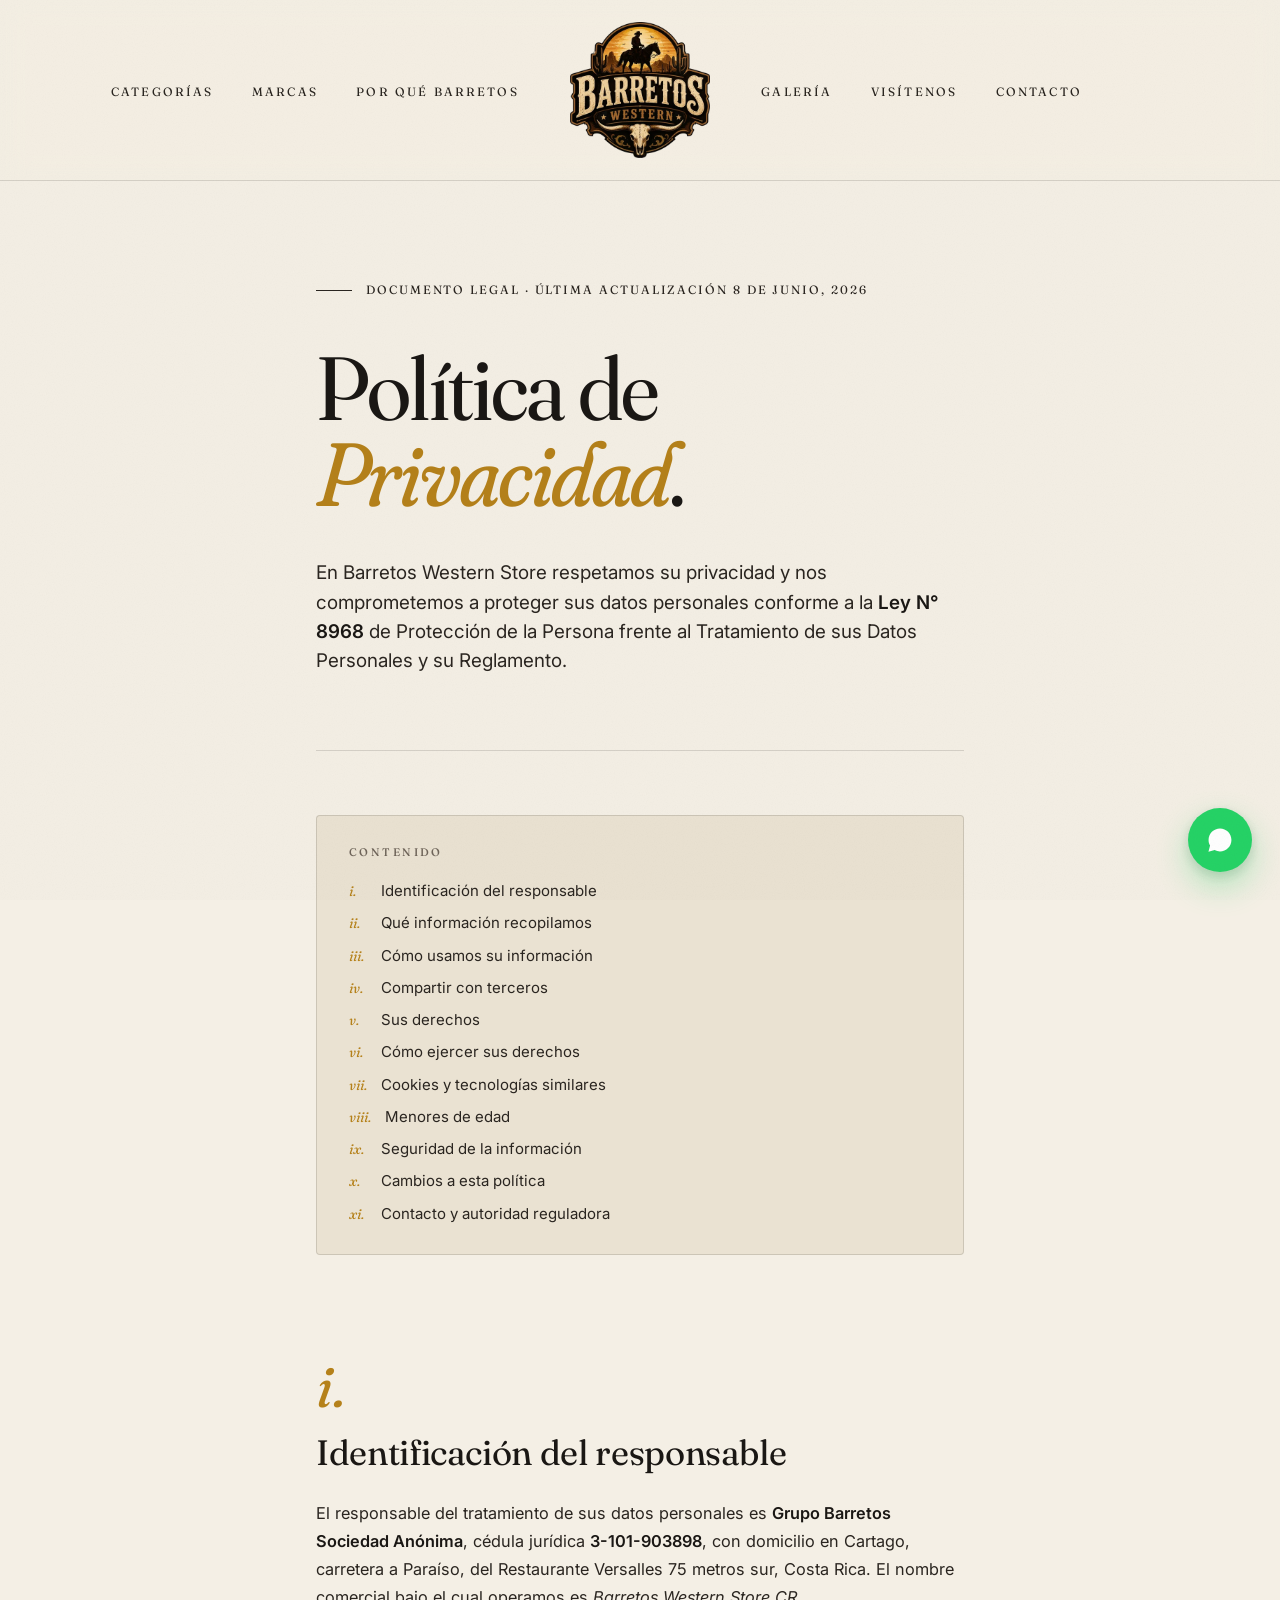
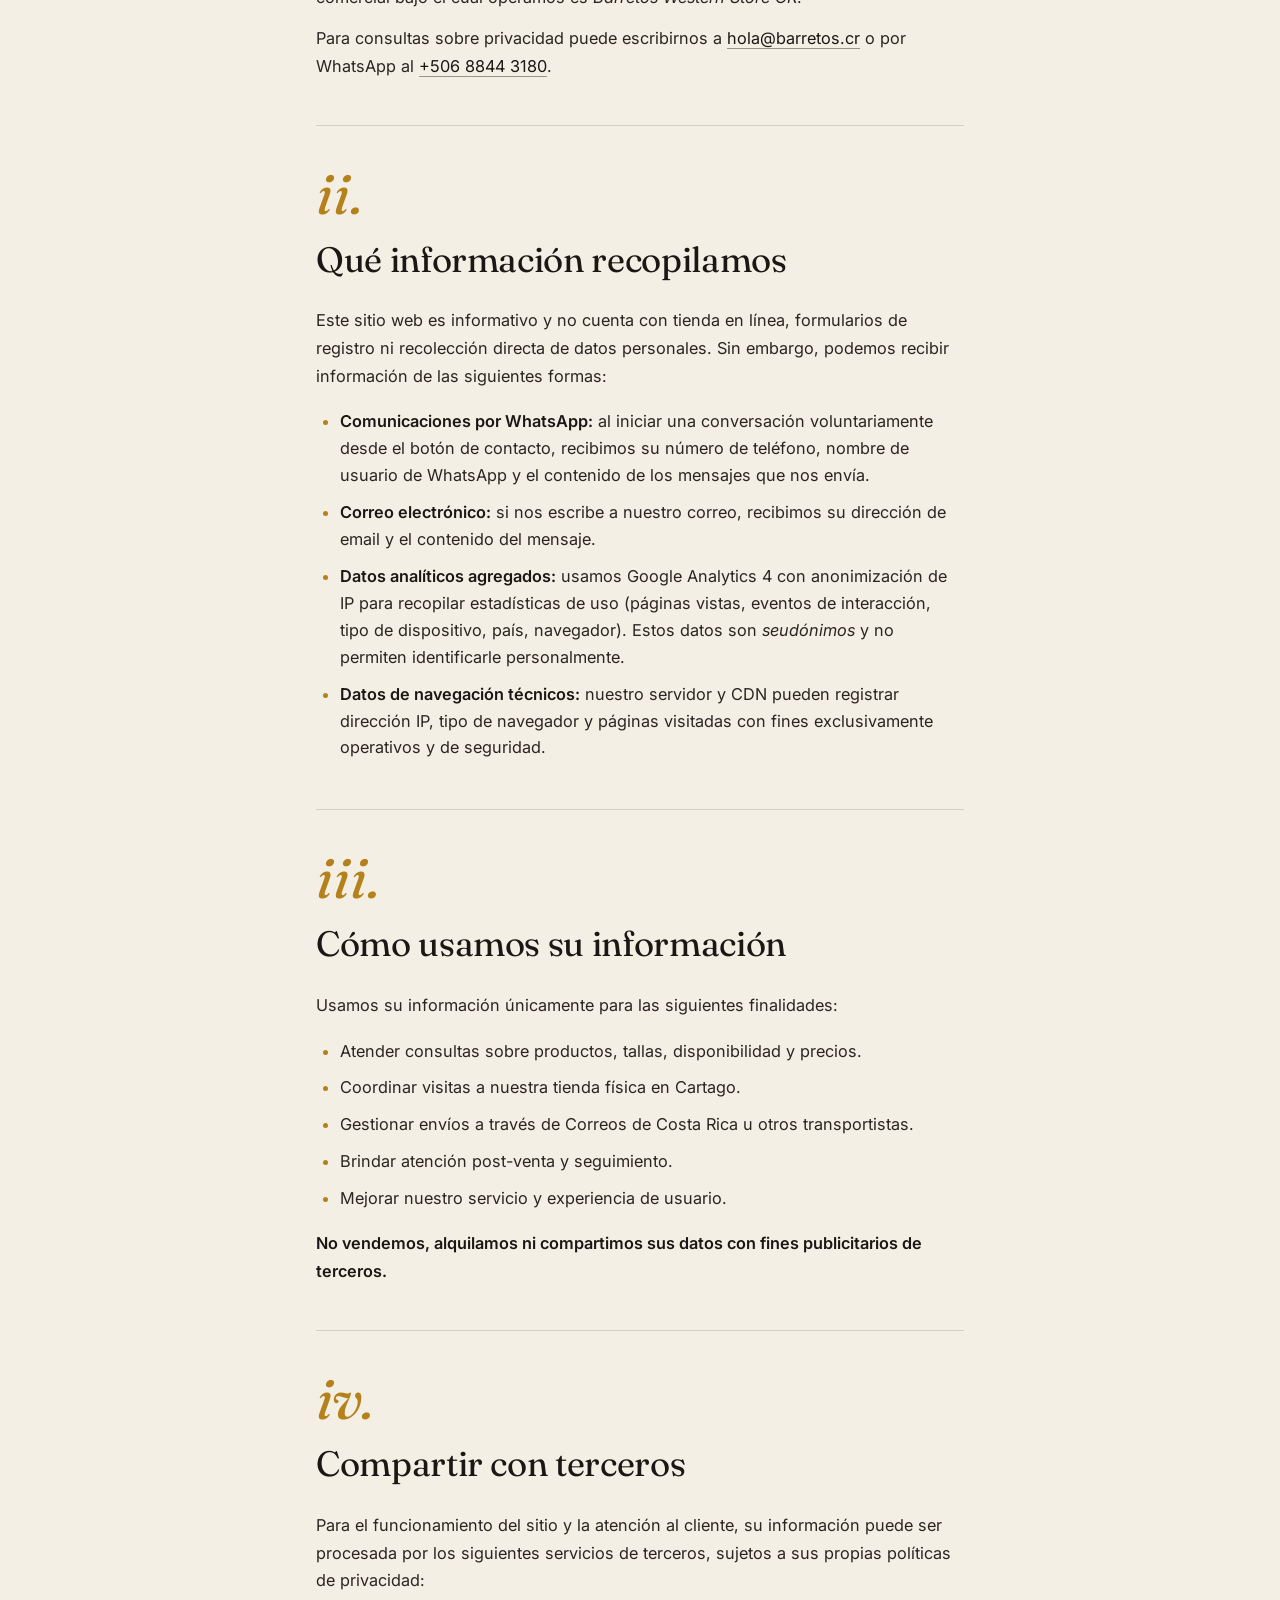
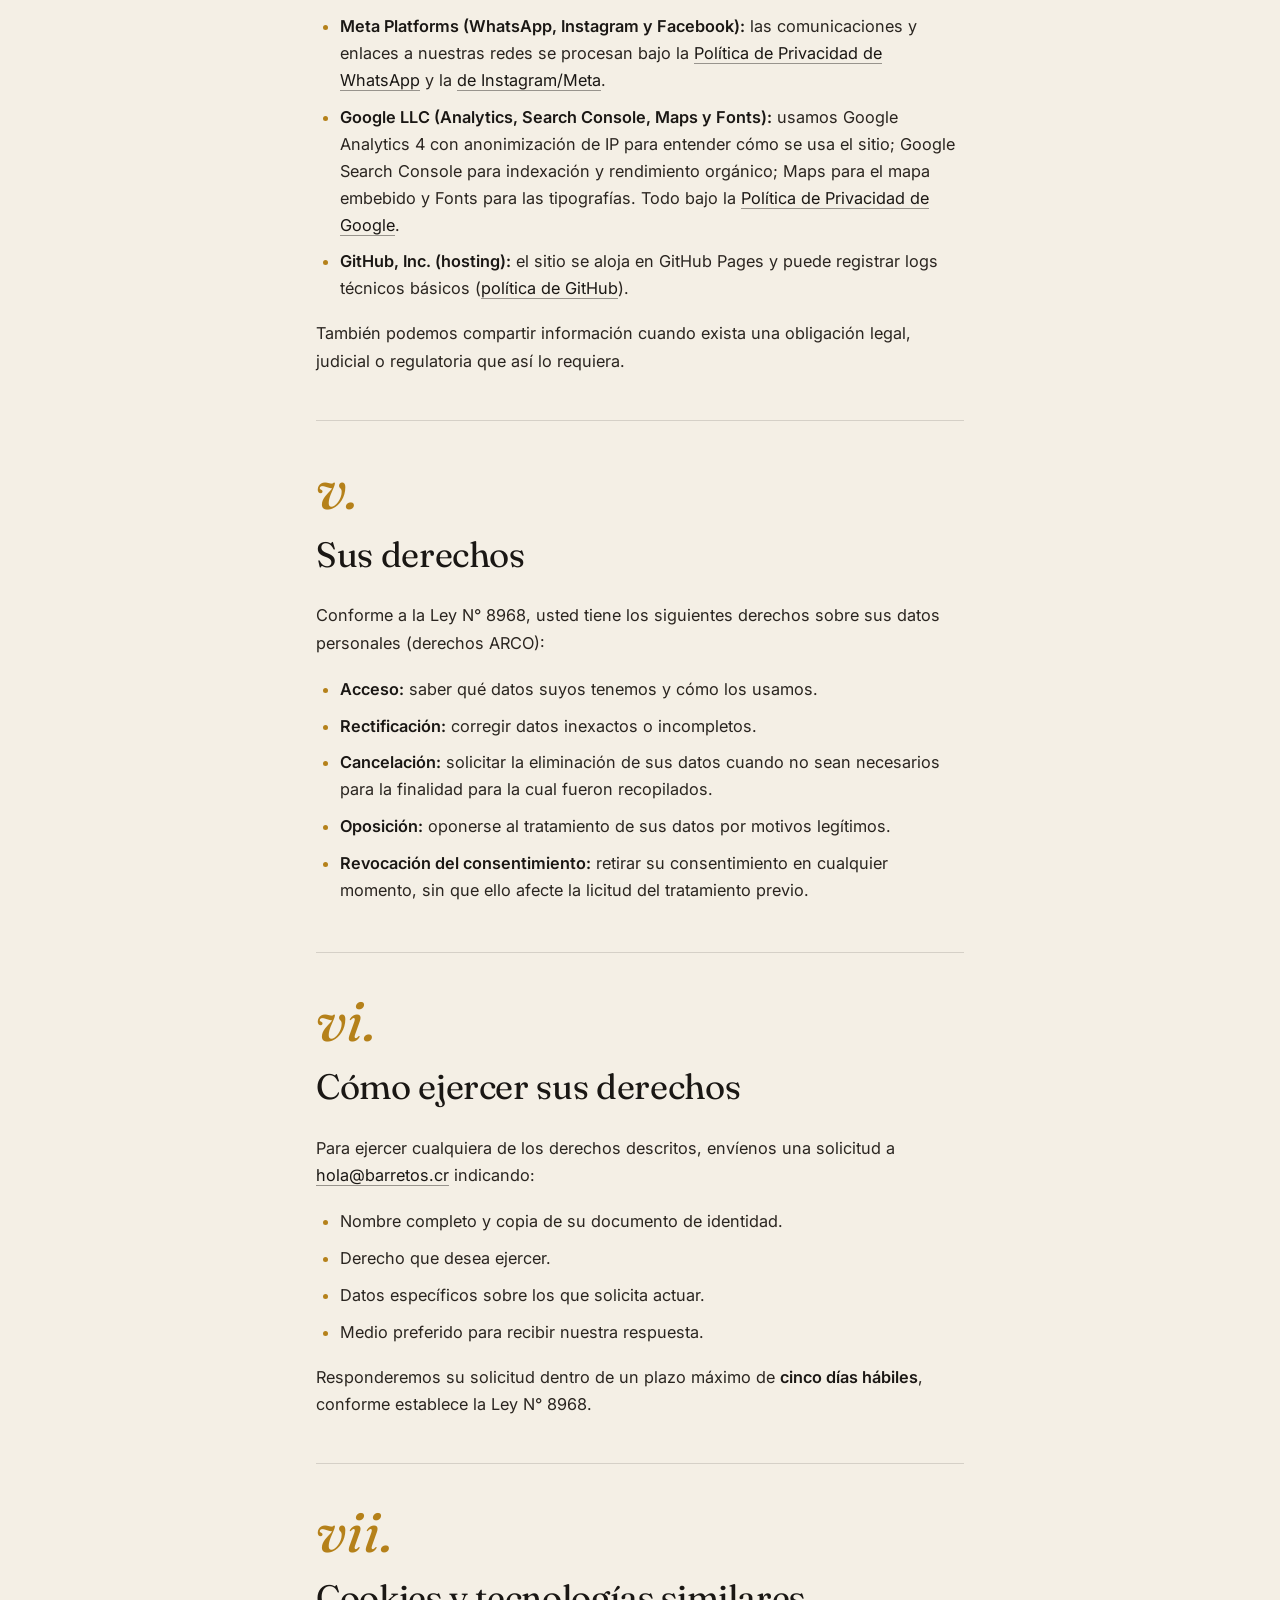
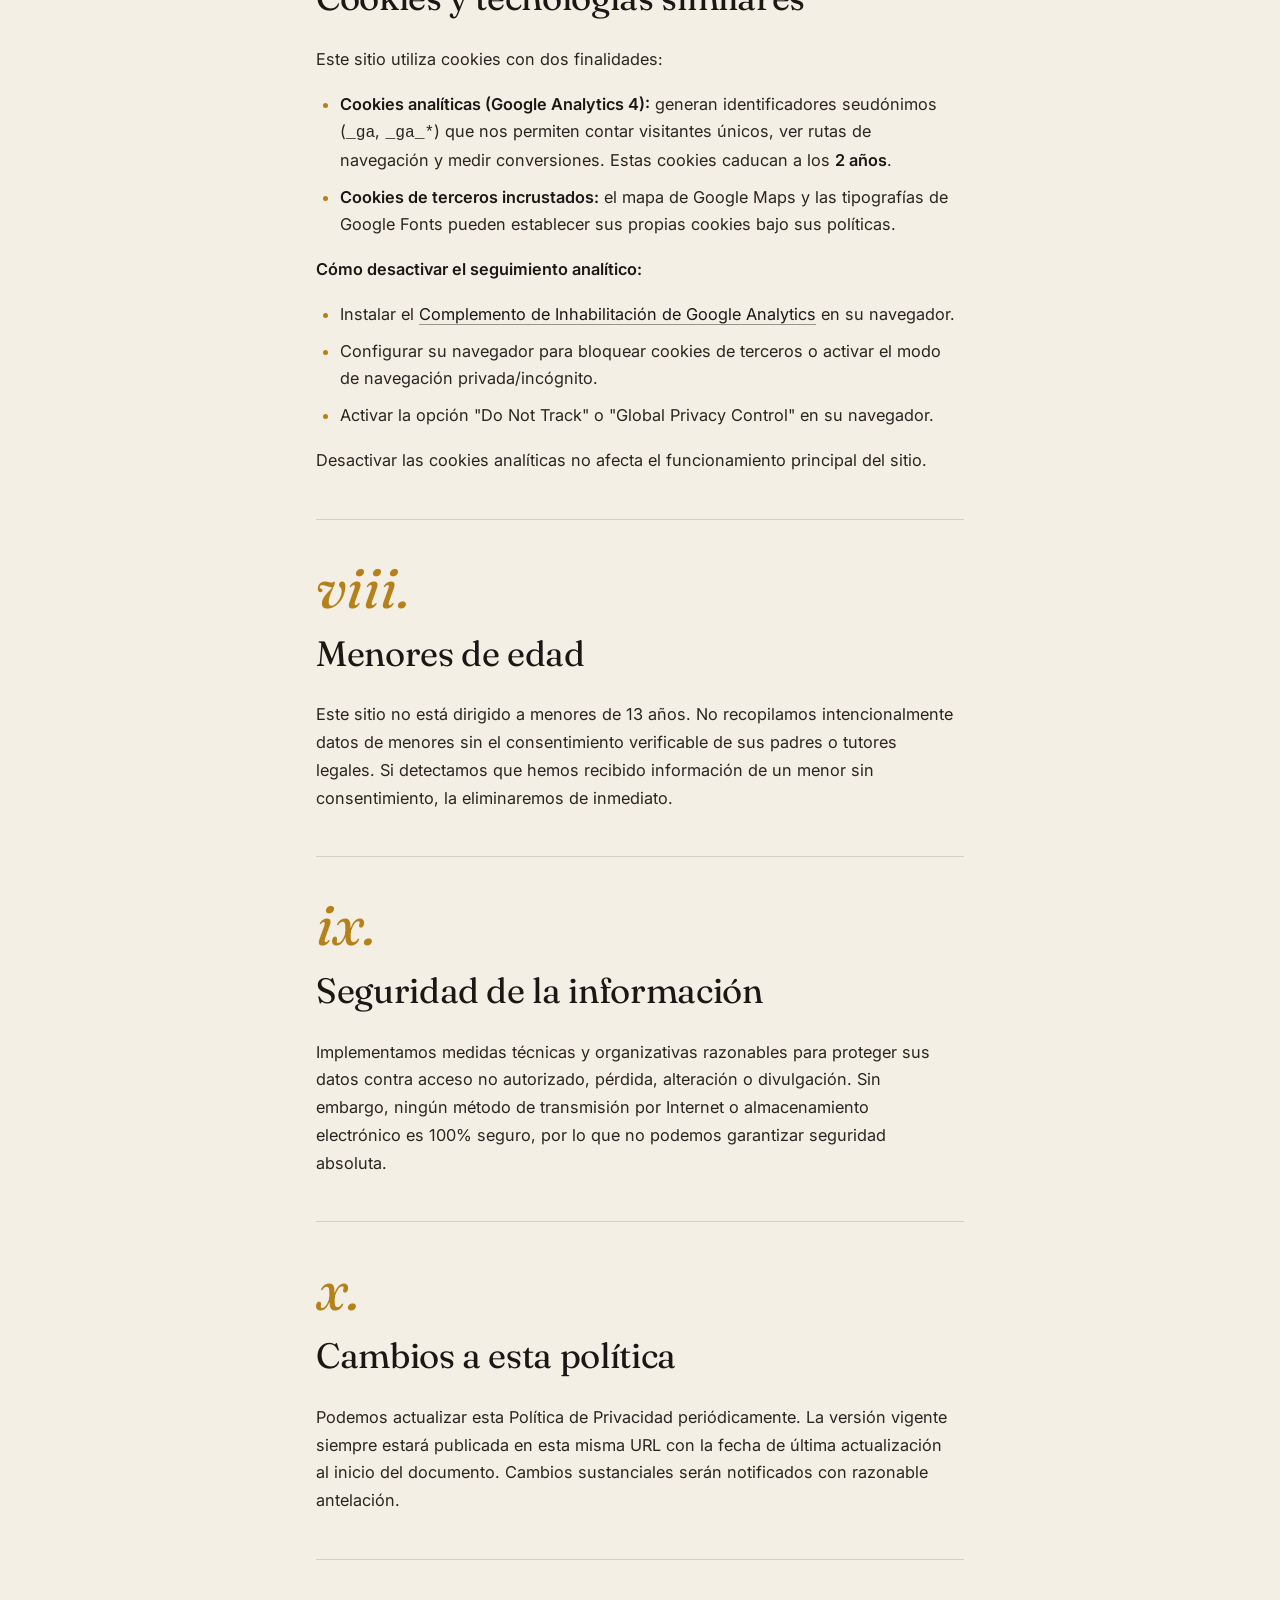
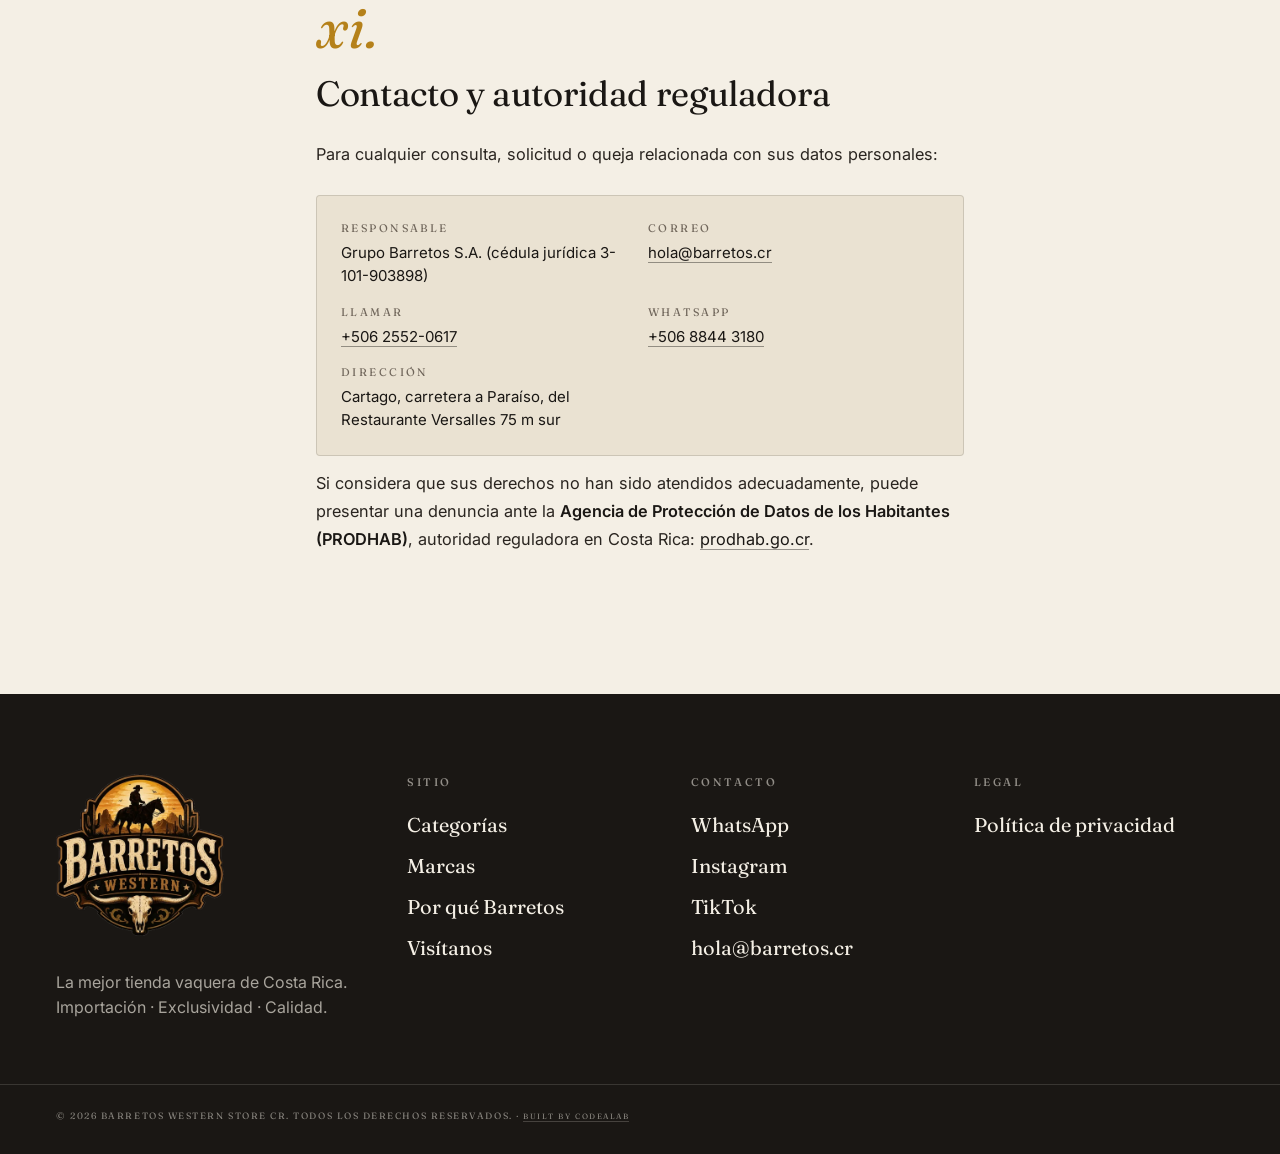
==== privacidad/index.html @ dcd08d64 "feat(categorias): real catalog photos on 8 of 10 category cards Replace Unsplash placeholders with c" ====
<!doctype html>
<html lang="es-CR">
<head>
<meta charset="utf-8">
<meta name="viewport" content="width=device-width, initial-scale=1, viewport-fit=cover">
<meta name="theme-color" content="#1A1714">

<link rel="icon" href="../favicon.ico" sizes="any">
<link rel="icon" href="../assets/favicon.svg" type="image/svg+xml">
<link rel="apple-touch-icon" href="../apple-touch-icon.png">

<title>Política de Privacidad · Barretos Western Store CR</title>
<meta name="description" content="Política de privacidad de Barretos Western Store. Cómo recopilamos, usamos y protegemos sus datos personales conforme a la Ley N° 8968 de Costa Rica.">
<link rel="canonical" href="https://barretos.cr/privacidad/">

<meta name="google-site-verification" content="Bd5Yy27x1V4vq8RcGWsoRCzhiceaFvMi2qmmuk29bGI">

<meta property="og:type" content="website">
<meta property="og:locale" content="es_CR">
<meta property="og:site_name" content="Barretos Western Store">
<meta property="og:title" content="Política de Privacidad · Barretos Western Store CR">
<meta property="og:description" content="Cómo recopilamos, usamos y protegemos sus datos personales.">
<meta property="og:url" content="https://barretos.cr/privacidad/">

<link rel="preconnect" href="https://fonts.googleapis.com">
<link rel="preconnect" href="https://fonts.gstatic.com" crossorigin>
<link href="https://fonts.googleapis.com/css2?family=Fraunces:ital,opsz,wght,SOFT@0,9..144,300..900,30..100;1,9..144,300..900,30..100&family=Inter:wght@300;400;500;600;700&display=swap" rel="stylesheet">

<link rel="stylesheet" href="../assets/styles.css?v=20260609">
<link rel="stylesheet" href="../assets/legal.css?v=20260609">

<script type="application/ld+json">
{
  "@context": "https://schema.org",
  "@type": "WebPage",
  "name": "Política de Privacidad",
  "url": "https://barretos.cr/privacidad/",
  "inLanguage": "es-CR",
  "isPartOf": {
    "@type": "WebSite",
    "name": "Barretos Western Store",
    "url": "https://barretos.cr"
  },
  "datePublished": "2026-06-08",
  "dateModified": "2026-06-08",
  "publisher": {
    "@type": "ClothingStore",
    "name": "Barretos Western Store",
    "url": "https://barretos.cr",
    "logo": "https://barretos.cr/assets/logo-illustrated-800.webp"
  }
}
</script>

<script type="application/ld+json">
{
  "@context": "https://schema.org",
  "@type": "BreadcrumbList",
  "itemListElement": [
    {
      "@type": "ListItem",
      "position": 1,
      "name": "Inicio",
      "item": "https://barretos.cr/"
    },
    {
      "@type": "ListItem",
      "position": 2,
      "name": "Política de privacidad",
      "item": "https://barretos.cr/privacidad/"
    }
  ]
}
</script>
</head>
<body>

<a class="skip-link" href="#main">Saltar al contenido</a>

<header class="site-header" data-header>
  <div class="container header-inner">
    <button class="nav-toggle" data-nav-toggle aria-label="Abrir menú" aria-expanded="false" aria-controls="mobile-nav">
      <span></span><span></span><span></span>
    </button>

    <nav class="site-nav site-nav--left" aria-label="Navegación principal izquierda">
      <ul>
        <li><a href="../#categorias">Categorías</a></li>
        <li><a href="../#marcas">Marcas</a></li>
        <li><a href="../#por-que">Por qué Barretos</a></li>
      </ul>
    </nav>

    <a class="brand" href="../" aria-label="Barretos Western Store, inicio">
      <img class="brand-mark" src="../assets/logo-illustrated-400.webp" srcset="../assets/logo-illustrated-400.webp 400w, ../assets/logo-illustrated-800.webp 800w" sizes="(min-width: 860px) 140px, 96px" width="1211" height="1174" alt="Barretos Western Store CR">
    </a>

    <nav class="site-nav site-nav--right" aria-label="Navegación principal derecha">
      <ul>
        <li><a href="../#instagram">Galería</a></li>
        <li><a href="../#visitenos">Visítenos</a></li>
        <li><a href="../#connect">Contacto</a></li>
      </ul>
    </nav>

    <span class="header-spacer" aria-hidden="true"></span>
  </div>

  <div class="mobile-nav" id="mobile-nav" hidden>
    <ul>
      <li><a href="../#categorias">Categorías</a></li>
      <li><a href="../#marcas">Marcas</a></li>
      <li><a href="../#por-que">Por qué Barretos</a></li>
      <li><a href="../#instagram">Galería</a></li>
      <li><a href="../#visitenos">Visítenos</a></li>
      <li><a href="../#connect">Contacto</a></li>
    </ul>
  </div>
</header>

<a class="fab-whatsapp" href="https://wa.me/50688443180?text=Hola%20Barretos" rel="noopener" aria-label="Escribir por WhatsApp">
  <svg viewBox="0 0 24 24" width="28" height="28" aria-hidden="true">
    <path fill="currentColor" d="M17.5 14.4c-.3-.1-1.7-.8-2-.9-.3-.1-.5-.2-.7.2-.2.3-.8.9-1 1.1-.2.2-.4.2-.7.1-.3-.1-1.3-.5-2.5-1.5-.9-.8-1.5-1.8-1.7-2.1-.2-.3 0-.5.1-.6.1-.1.3-.4.4-.5.2-.2.2-.3.3-.5.1-.2 0-.4 0-.5-.1-.1-.7-1.7-1-2.3-.2-.5-.5-.5-.7-.5h-.6c-.2 0-.5.1-.8.4-.3.3-1 1-1 2.4 0 1.5 1 2.8 1.2 3 .1.2 2.1 3.2 5 4.4.7.3 1.3.5 1.7.6.7.2 1.4.2 1.9.1.6-.1 1.7-.7 2-1.4.2-.7.2-1.2.2-1.4 0-.1-.2-.2-.5-.4M12 2.2C6.6 2.2 2.2 6.6 2.2 12c0 1.7.4 3.3 1.3 4.8L2.1 22l5.3-1.4c1.4.8 3 1.2 4.6 1.2 5.4 0 9.8-4.4 9.8-9.8S17.4 2.2 12 2.2"/>
  </svg>
  <span class="fab-label">WhatsApp</span>
</a>

<main id="main" class="legal-page">
  <article class="legal-article container">

    <header class="legal-head">
      <p class="eyebrow">
        <span class="rule"></span>
        Documento legal · Última actualización 8 de junio, 2026
      </p>
      <h1 class="display display--md">
        Política de <em>Privacidad</em>.
      </h1>
      <p class="lead">
        En Barretos Western Store respetamos su privacidad y nos
        comprometemos a proteger sus datos personales conforme a la
        <strong>Ley N° 8968</strong> de Protección de la Persona frente al
        Tratamiento de sus Datos Personales y su Reglamento.
      </p>
    </header>

    <nav class="legal-toc" aria-label="Tabla de contenidos">
      <h2>Contenido</h2>
      <ol>
        <li><a href="#responsable">Identificación del responsable</a></li>
        <li><a href="#datos">Qué información recopilamos</a></li>
        <li><a href="#uso">Cómo usamos su información</a></li>
        <li><a href="#terceros">Compartir con terceros</a></li>
        <li><a href="#derechos">Sus derechos</a></li>
        <li><a href="#ejercer">Cómo ejercer sus derechos</a></li>
        <li><a href="#cookies">Cookies y tecnologías similares</a></li>
        <li><a href="#menores">Menores de edad</a></li>
        <li><a href="#seguridad">Seguridad de la información</a></li>
        <li><a href="#cambios">Cambios a esta política</a></li>
        <li><a href="#contacto">Contacto y autoridad reguladora</a></li>
      </ol>
    </nav>

    <section id="responsable" class="legal-section">
      <span class="legal-num">i.</span>
      <h2>Identificación del responsable</h2>
      <p>
        El responsable del tratamiento de sus datos personales es
        <strong>Grupo Barretos Sociedad Anónima</strong>, cédula jurídica
        <strong>3-101-903898</strong>, con domicilio en Cartago, carretera
        a Paraíso, del Restaurante Versalles 75 metros sur, Costa Rica.
        El nombre comercial bajo el cual operamos es
        <em>Barretos Western Store CR</em>.
      </p>
      <p>
        Para consultas sobre privacidad puede escribirnos a
        <a href="mailto:hola@barretos.cr">hola@barretos.cr</a> o por
        WhatsApp al <a href="tel:+50688443180">+506 8844 3180</a>.
      </p>
    </section>

    <section id="datos" class="legal-section">
      <span class="legal-num">ii.</span>
      <h2>Qué información recopilamos</h2>
      <p>
        Este sitio web es informativo y no cuenta con tienda en línea,
        formularios de registro ni recolección directa de datos personales.
        Sin embargo, podemos recibir información de las siguientes formas:
      </p>
      <ul>
        <li>
          <strong>Comunicaciones por WhatsApp:</strong> al iniciar una
          conversación voluntariamente desde el botón de contacto, recibimos
          su número de teléfono, nombre de usuario de WhatsApp y el
          contenido de los mensajes que nos envía.
        </li>
        <li>
          <strong>Correo electrónico:</strong> si nos escribe a nuestro
          correo, recibimos su dirección de email y el contenido del mensaje.
        </li>
        <li>
          <strong>Datos analíticos agregados:</strong> usamos Google
          Analytics 4 con anonimización de IP para recopilar estadísticas
          de uso (páginas vistas, eventos de interacción, tipo de
          dispositivo, país, navegador). Estos datos son <em>seudónimos</em>
          y no permiten identificarle personalmente.
        </li>
        <li>
          <strong>Datos de navegación técnicos:</strong> nuestro servidor
          y CDN pueden registrar dirección IP, tipo de navegador y páginas
          visitadas con fines exclusivamente operativos y de seguridad.
        </li>
      </ul>
    </section>

    <section id="uso" class="legal-section">
      <span class="legal-num">iii.</span>
      <h2>Cómo usamos su información</h2>
      <p>Usamos su información únicamente para las siguientes finalidades:</p>
      <ul>
        <li>Atender consultas sobre productos, tallas, disponibilidad y precios.</li>
        <li>Coordinar visitas a nuestra tienda física en Cartago.</li>
        <li>Gestionar envíos a través de Correos de Costa Rica u otros transportistas.</li>
        <li>Brindar atención post-venta y seguimiento.</li>
        <li>Mejorar nuestro servicio y experiencia de usuario.</li>
      </ul>
      <p>
        <strong>No vendemos, alquilamos ni compartimos sus datos con fines
        publicitarios de terceros.</strong>
      </p>
    </section>

    <section id="terceros" class="legal-section">
      <span class="legal-num">iv.</span>
      <h2>Compartir con terceros</h2>
      <p>
        Para el funcionamiento del sitio y la atención al cliente, su
        información puede ser procesada por los siguientes servicios de
        terceros, sujetos a sus propias políticas de privacidad:
      </p>
      <ul>
        <li>
          <strong>Meta Platforms (WhatsApp, Instagram y Facebook):</strong>
          las comunicaciones y enlaces a nuestras redes se procesan bajo la
          <a href="https://www.whatsapp.com/legal/privacy-policy" rel="noopener" target="_blank">Política de Privacidad de WhatsApp</a>
          y la
          <a href="https://privacycenter.instagram.com/policy" rel="noopener" target="_blank">de Instagram/Meta</a>.
        </li>
        <li>
          <strong>Google LLC (Analytics, Search Console, Maps y Fonts):</strong>
          usamos Google Analytics 4 con anonimización de IP para entender
          cómo se usa el sitio; Google Search Console para indexación y
          rendimiento orgánico; Maps para el mapa embebido y Fonts para las
          tipografías. Todo bajo la
          <a href="https://policies.google.com/privacy" rel="noopener" target="_blank">Política de Privacidad de Google</a>.
        </li>
        <li>
          <strong>GitHub, Inc. (hosting):</strong> el sitio se aloja en
          GitHub Pages y puede registrar logs técnicos básicos
          (<a href="https://docs.github.com/en/site-policy/privacy-policies/github-privacy-statement" rel="noopener" target="_blank">política de GitHub</a>).
        </li>
      </ul>
      <p>
        También podemos compartir información cuando exista una obligación
        legal, judicial o regulatoria que así lo requiera.
      </p>
    </section>

    <section id="derechos" class="legal-section">
      <span class="legal-num">v.</span>
      <h2>Sus derechos</h2>
      <p>
        Conforme a la Ley N° 8968, usted tiene los siguientes derechos
        sobre sus datos personales (derechos ARCO):
      </p>
      <ul>
        <li><strong>Acceso:</strong> saber qué datos suyos tenemos y cómo los usamos.</li>
        <li><strong>Rectificación:</strong> corregir datos inexactos o incompletos.</li>
        <li><strong>Cancelación:</strong> solicitar la eliminación de sus datos cuando no sean necesarios para la finalidad para la cual fueron recopilados.</li>
        <li><strong>Oposición:</strong> oponerse al tratamiento de sus datos por motivos legítimos.</li>
        <li><strong>Revocación del consentimiento:</strong> retirar su consentimiento en cualquier momento, sin que ello afecte la licitud del tratamiento previo.</li>
      </ul>
    </section>

    <section id="ejercer" class="legal-section">
      <span class="legal-num">vi.</span>
      <h2>Cómo ejercer sus derechos</h2>
      <p>
        Para ejercer cualquiera de los derechos descritos, envíenos una
        solicitud a <a href="mailto:hola@barretos.cr">hola@barretos.cr</a>
        indicando:
      </p>
      <ul>
        <li>Nombre completo y copia de su documento de identidad.</li>
        <li>Derecho que desea ejercer.</li>
        <li>Datos específicos sobre los que solicita actuar.</li>
        <li>Medio preferido para recibir nuestra respuesta.</li>
      </ul>
      <p>
        Responderemos su solicitud dentro de un plazo máximo de
        <strong>cinco días hábiles</strong>, conforme establece la Ley N° 8968.
      </p>
    </section>

    <section id="cookies" class="legal-section">
      <span class="legal-num">vii.</span>
      <h2>Cookies y tecnologías similares</h2>
      <p>
        Este sitio utiliza cookies con dos finalidades:
      </p>
      <ul>
        <li>
          <strong>Cookies analíticas (Google Analytics 4):</strong> generan
          identificadores seudónimos (<code>_ga</code>, <code>_ga_*</code>)
          que nos permiten contar visitantes únicos, ver rutas de navegación
          y medir conversiones. Estas cookies caducan a los <strong>2 años</strong>.
        </li>
        <li>
          <strong>Cookies de terceros incrustados:</strong> el mapa de
          Google Maps y las tipografías de Google Fonts pueden establecer
          sus propias cookies bajo sus políticas.
        </li>
      </ul>
      <p>
        <strong>Cómo desactivar el seguimiento analítico:</strong>
      </p>
      <ul>
        <li>
          Instalar el
          <a href="https://tools.google.com/dlpage/gaoptout" rel="noopener" target="_blank">Complemento de Inhabilitación de Google Analytics</a>
          en su navegador.
        </li>
        <li>
          Configurar su navegador para bloquear cookies de terceros o
          activar el modo de navegación privada/incógnito.
        </li>
        <li>
          Activar la opción "Do Not Track" o "Global Privacy Control" en
          su navegador.
        </li>
      </ul>
      <p>
        Desactivar las cookies analíticas no afecta el funcionamiento
        principal del sitio.
      </p>
    </section>

    <section id="menores" class="legal-section">
      <span class="legal-num">viii.</span>
      <h2>Menores de edad</h2>
      <p>
        Este sitio no está dirigido a menores de 13 años. No recopilamos
        intencionalmente datos de menores sin el consentimiento verificable
        de sus padres o tutores legales. Si detectamos que hemos recibido
        información de un menor sin consentimiento, la eliminaremos de
        inmediato.
      </p>
    </section>

    <section id="seguridad" class="legal-section">
      <span class="legal-num">ix.</span>
      <h2>Seguridad de la información</h2>
      <p>
        Implementamos medidas técnicas y organizativas razonables para
        proteger sus datos contra acceso no autorizado, pérdida, alteración
        o divulgación. Sin embargo, ningún método de transmisión por
        Internet o almacenamiento electrónico es 100% seguro, por lo que
        no podemos garantizar seguridad absoluta.
      </p>
    </section>

    <section id="cambios" class="legal-section">
      <span class="legal-num">x.</span>
      <h2>Cambios a esta política</h2>
      <p>
        Podemos actualizar esta Política de Privacidad periódicamente. La
        versión vigente siempre estará publicada en esta misma URL con la
        fecha de última actualización al inicio del documento. Cambios
        sustanciales serán notificados con razonable antelación.
      </p>
    </section>

    <section id="contacto" class="legal-section">
      <span class="legal-num">xi.</span>
      <h2>Contacto y autoridad reguladora</h2>
      <p>
        Para cualquier consulta, solicitud o queja relacionada con sus
        datos personales:
      </p>
      <dl class="legal-contact">
        <div>
          <dt>Responsable</dt>
          <dd>Grupo Barretos S.A. (cédula jurídica 3-101-903898)</dd>
        </div>
        <div>
          <dt>Correo</dt>
          <dd><a href="mailto:hola@barretos.cr">hola@barretos.cr</a></dd>
        </div>
        <div>
          <dt>Llamar</dt>
          <dd><a href="tel:+50625520617">+506 2552-0617</a></dd>
        </div>
        <div>
          <dt>WhatsApp</dt>
          <dd><a href="https://wa.me/50688443180" rel="noopener">+506 8844 3180</a></dd>
        </div>
        <div>
          <dt>Dirección</dt>
          <dd>Cartago, carretera a Paraíso, del Restaurante Versalles 75 m sur</dd>
        </div>
      </dl>
      <p>
        Si considera que sus derechos no han sido atendidos adecuadamente,
        puede presentar una denuncia ante la
        <strong>Agencia de Protección de Datos de los Habitantes
        (PRODHAB)</strong>, autoridad reguladora en Costa Rica:
        <a href="https://www.prodhab.go.cr" rel="noopener" target="_blank">prodhab.go.cr</a>.
      </p>
    </section>

  </article>
</main>

<footer class="site-footer">
  <div class="container footer-grid">
    <div class="footer-brand">
      <img class="footer-logo" src="../assets/logo-illustrated-400.webp" srcset="../assets/logo-illustrated-400.webp 400w, ../assets/logo-illustrated-800.webp 800w" sizes="168px" width="1211" height="1174" alt="Barretos Western Store CR" loading="lazy">
      <p>La mejor tienda vaquera de Costa Rica.<br>Importación · Exclusividad · Calidad.</p>
    </div>

    <nav aria-label="Navegación pie de página" class="footer-nav">
      <h3>Sitio</h3>
      <ul>
        <li><a href="../#categorias">Categorías</a></li>
        <li><a href="../#marcas">Marcas</a></li>
        <li><a href="../#por-que">Por qué Barretos</a></li>
        <li><a href="../#visitenos">Visítanos</a></li>
      </ul>
    </nav>

    <div class="footer-nav">
      <h3>Contacto</h3>
      <ul>
        <li><a href="https://wa.me/50688443180" rel="noopener">WhatsApp</a></li>
        <li><a href="https://instagram.com/barretoscr" rel="noopener">Instagram</a></li>
        <li><a href="https://tiktok.com/@barretoscr" rel="noopener">TikTok</a></li>
        <li><a href="mailto:hola@barretos.cr">hola@barretos.cr</a></li>
      </ul>
    </div>

    <div class="footer-nav">
      <h3>Legal</h3>
      <ul>
        <li><a href="./">Política de privacidad</a></li>
      </ul>
    </div>
  </div>

  <div class="container footer-bottom">
    <small>© <span data-year>2026</span> Barretos Western Store CR. Todos los derechos reservados. · <a class="built-by" href="https://codealab.com" rel="noopener" target="_blank">Built by CodeaLab</a></small>
  </div>
</footer>

<script src="../assets/script.js" defer></script>

<!-- Google Analytics 4 — honra DNT / Global Privacy Control -->
<script>
  (function () {
    var dnt = navigator.doNotTrack === "1"
           || navigator.doNotTrack === "yes"
           || window.doNotTrack === "1"
           || navigator.msDoNotTrack === "1"
           || navigator.globalPrivacyControl === true;
    if (dnt) return;

    var s = document.createElement("script");
    s.async = true;
    s.src = "https://www.googletagmanager.com/gtag/js?id=G-MLCG6GS7YJ";
    document.head.appendChild(s);

    window.dataLayer = window.dataLayer || [];
    function gtag() { window.dataLayer.push(arguments); }
    window.gtag = gtag;
    gtag("js", new Date());
    gtag("config", "G-MLCG6GS7YJ", {
      anonymize_ip: true,
      cookie_flags: "SameSite=Strict;Secure"
    });
  })();
</script>

</body>
</html>
---- assets/styles.css ----
/* ━━━━━━━━━━━━━━━━━━━━━━━━━━━━━━━━━━━━━━━━━━━━━━━━━━━
   Barretos Western Store · Editorial Saloon
   Mobile-first · Cream dominant · Mustard accent
   ━━━━━━━━━━━━━━━━━━━━━━━━━━━━━━━━━━━━━━━━━━━━━━━━━━━ */

:root {
  --bg:        #F4EFE5;
  --bg-soft:   #EAE2D2;
  --ink:       #1A1714;
  --ink-soft:  #2A2520;
  --ink-mute:  #6F655A;
  --accent:    #E0A11C;
  --accent-deep: #B5811A;
  --tabaco:    #4A2E1A;
  --miel:      #A06A38;
  --whatsapp:  #25D366;
  --rule:      rgba(26,23,20,0.14);
  --rule-strong: rgba(26,23,20,0.42);
  --grain-opacity: 0.05;

  --f-display: "Fraunces", "Times New Roman", serif;
  --f-body:    "Inter", system-ui, sans-serif;

  --container: 1280px;
  --gutter: clamp(20px, 5vw, 56px);

  --ease: cubic-bezier(.2,.7,.2,1);
}

*,*::before,*::after { box-sizing: border-box; }

html { -webkit-text-size-adjust: 100%; scroll-behavior: smooth; }
body {
  margin: 0;
  background: var(--bg);
  color: var(--ink);
  font-family: var(--f-body);
  font-size: 16px;
  line-height: 1.55;
  font-weight: 400;
  -webkit-font-smoothing: antialiased;
  text-rendering: optimizeLegibility;
  overflow-x: hidden;
}

/* Subtle grain across the whole page */
body::before {
  content: "";
  position: fixed; inset: 0;
  pointer-events: none;
  background-image: url("data:image/svg+xml;utf8,<svg xmlns='http://www.w3.org/2000/svg' width='200' height='200'><filter id='n'><feTurbulence type='fractalNoise' baseFrequency='0.9' numOctaves='2' stitchTiles='stitch'/><feColorMatrix values='0 0 0 0 0.1 0 0 0 0 0.09 0 0 0 0 0.08 0 0 0 0.6 0'/></filter><rect width='100%25' height='100%25' filter='url(%23n)'/></svg>");
  background-size: 200px 200px;
  opacity: var(--grain-opacity);
  z-index: 9999;
  mix-blend-mode: multiply;
}

img { max-width: 100%; display: block; height: auto; }

a { color: inherit; text-decoration: none; }
a:focus-visible,
button:focus-visible { outline: 2px solid var(--accent); outline-offset: 3px; border-radius: 2px; }

.container {
  width: 100%;
  max-width: var(--container);
  margin-inline: auto;
  padding-inline: var(--gutter);
}

.skip-link {
  position: absolute; top: -100px; left: 16px;
  background: var(--ink); color: var(--bg);
  padding: 12px 18px;
  z-index: 10000;
  font-family: var(--f-display);
  font-size: 13px;
  border-radius: 4px;
}
.skip-link:focus { top: 16px; }

/* ━━━━━━━━━━━━━━━━━━━━ Typography utilities ━━━━━━━━━━━━━━━━━━━━ */

.display {
  font-family: var(--f-display);
  font-weight: 400;
  font-variation-settings: "opsz" 96, "SOFT" 30;
  letter-spacing: -0.02em;
  line-height: 0.96;
  font-size: clamp(2.6rem, 8.5vw, 6.2rem);
  margin: 0;
  text-wrap: balance;
}
.display em {
  font-style: italic;
  font-variation-settings: "opsz" 144, "SOFT" 80;
  color: var(--accent-deep);
}
.display--md { font-size: clamp(2.1rem, 5.6vw, 4rem); }
.display--lg { font-size: clamp(3rem, 9vw, 7rem); }
.display--light { color: var(--bg); }
.display--light em { color: var(--accent); }

.eyebrow {
  font-family: var(--f-display);
  font-size: 12px;
  letter-spacing: 0.16em;
  text-transform: uppercase;
  color: var(--ink-soft);
  display: flex; align-items: center; gap: 14px;
  margin: 0 0 24px;
}
.eyebrow--light { color: rgba(244,239,229,0.7); }
.eyebrow .rule {
  display: inline-block;
  width: 36px; height: 1px;
  background: currentColor;
}

.kicker {
  font-family: var(--f-display);
  font-size: 11px;
  letter-spacing: 0.22em;
  text-transform: uppercase;
  font-weight: 500;
  color: var(--ink-soft);
  margin: 0;
}

.lead {
  font-family: var(--f-body);
  font-size: clamp(1rem, 1.6vw, 1.18rem);
  color: var(--ink-soft);
  max-width: 48ch;
  line-height: 1.55;
}

/* ━━━━━━━━━━━━━━━━━━━━ Buttons ━━━━━━━━━━━━━━━━━━━━ */

.btn {
  display: inline-flex; align-items: center; gap: 10px;
  font-family: var(--f-display);
  font-size: 13px;
  letter-spacing: 0.08em;
  text-transform: uppercase;
  padding: 16px 26px;
  border: 1px solid var(--ink);
  background: var(--ink);
  color: var(--bg);
  border-radius: 999px;
  cursor: pointer;
  transition: transform .35s var(--ease), background .25s var(--ease), color .25s var(--ease);
  will-change: transform;
}
.btn:hover { transform: translateY(-2px); }
.btn--primary { background: var(--ink); color: var(--bg); }
.btn--primary:hover { background: var(--accent); color: var(--ink); border-color: var(--accent); }
.btn--ghost { background: transparent; color: var(--ink); }
.btn--ghost:hover { background: var(--ink); color: var(--bg); }
.btn--light { background: var(--accent); color: var(--ink); border-color: var(--accent); }
.btn--light:hover { background: var(--bg); border-color: var(--bg); }
.btn--mini { padding: 10px 18px; font-size: 12px; }
.btn--block { width: 100%; justify-content: center; }
.btn .dot {
  width: 6px; height: 6px; border-radius: 50%;
  background: var(--whatsapp);
  box-shadow: 0 0 0 3px rgba(37,211,102,0.25);
  animation: pulse 2.4s var(--ease) infinite;
}
@keyframes pulse {
  0%,100% { box-shadow: 0 0 0 0 rgba(37,211,102,0.5); }
  50%     { box-shadow: 0 0 0 6px rgba(37,211,102,0); }
}

/* ━━━━━━━━━━━━━━━━━━━━ Section heads ━━━━━━━━━━━━━━━━━━━━ */

.section-head {
  display: grid;
  gap: 14px;
  margin-bottom: clamp(32px, 6vw, 72px);
  max-width: 760px;
}
.section-head--center { text-align: center; margin-inline: auto; justify-items: center; }
.section-head--mini { gap: 8px; margin-bottom: clamp(20px, 3vw, 36px); }
.section-head--split {
  max-width: none;
  display: flex; flex-wrap: wrap; align-items: flex-end; justify-content: space-between; gap: 24px;
}
.section-sub {
  font-size: 1.02rem;
  color: var(--ink-soft);
  max-width: 56ch;
}

/* ━━━━━━━━━━━━━━━━━━━━ Header / nav ━━━━━━━━━━━━━━━━━━━━ */

.site-header {
  position: sticky; top: 0; z-index: 100;
  background: rgba(244,239,229,0.82);
  backdrop-filter: blur(14px) saturate(140%);
  -webkit-backdrop-filter: blur(14px) saturate(140%);
  border-bottom: 1px solid var(--rule);
}
.header-inner {
  display: grid;
  grid-template-columns: auto 1fr auto;
  align-items: center;
  gap: 16px;
  padding-block: 18px;
}

.brand {
  display: inline-flex;
  justify-self: center;
  text-decoration: none;
  transition: opacity .25s var(--ease), transform .35s var(--ease);
}
.brand:hover { opacity: 0.78; transform: translateY(-1px); }
.brand-mark {
  width: 96px;
  height: auto;
  display: block;
  object-fit: contain;
}

.site-nav { display: none; }
.site-nav ul {
  display: flex;
  gap: clamp(20px, 3vw, 40px);
  list-style: none;
  padding: 0;
  margin: 0;
}
.site-nav--left ul  { justify-content: flex-end; }
.site-nav--right ul { justify-content: flex-start; }
.site-nav a {
  font-family: var(--f-display);
  font-size: 12px;
  letter-spacing: 0.18em;
  text-transform: uppercase;
  color: var(--ink-soft);
  position: relative;
  padding: 6px 0;
}
.site-nav a::after {
  content: ""; position: absolute; inset: auto 0 0 0;
  height: 1px; background: var(--ink);
  transform: scaleX(0); transform-origin: left;
  transition: transform .35s var(--ease);
}
.site-nav a:hover { color: var(--ink); }
.site-nav a:hover::after { transform: scaleX(1); }

.nav-toggle {
  appearance: none; background: none; border: 0; padding: 8px;
  display: inline-flex; flex-direction: column; gap: 5px;
  cursor: pointer;
  width: 38px;
}
.nav-toggle span {
  width: 22px; height: 1.5px; background: var(--ink);
  transition: transform .3s var(--ease), opacity .3s var(--ease);
}
.nav-toggle[aria-expanded="true"] span:nth-child(1) { transform: translateY(7px) rotate(45deg); }
.nav-toggle[aria-expanded="true"] span:nth-child(2) { opacity: 0; }
.nav-toggle[aria-expanded="true"] span:nth-child(3) { transform: translateY(-7px) rotate(-45deg); }

.header-spacer { width: 38px; height: 1px; }

/* ━━━━━━━━━━━━━━━━━━━━ Floating WhatsApp FAB ━━━━━━━━━━━━━━━━━━━━ */

.fab-whatsapp {
  position: fixed;
  bottom: max(20px, env(safe-area-inset-bottom));
  right: max(20px, env(safe-area-inset-right));
  z-index: 90;
  width: 60px;
  height: 60px;
  border-radius: 50%;
  background: var(--whatsapp);
  color: #fff;
  display: inline-flex;
  align-items: center;
  justify-content: center;
  text-decoration: none;
  box-shadow:
    0 14px 32px rgba(37,211,102,0.32),
    0 4px 12px rgba(26,23,20,0.14);
  transition: transform .35s var(--ease), box-shadow .35s var(--ease);
}
.fab-whatsapp::before {
  content: "";
  position: absolute;
  inset: -2px;
  border-radius: 50%;
  border: 2px solid var(--whatsapp);
  opacity: 0;
  animation: fab-pulse 2.6s var(--ease) infinite;
  pointer-events: none;
}
@keyframes fab-pulse {
  0%   { transform: scale(0.95); opacity: 0.55; }
  70%  { transform: scale(1.55); opacity: 0; }
  100% { transform: scale(1.55); opacity: 0; }
}
.fab-whatsapp:hover {
  transform: translateY(-2px) scale(1.06);
  box-shadow:
    0 18px 42px rgba(37,211,102,0.45),
    0 6px 16px rgba(26,23,20,0.2);
}
.fab-whatsapp:focus-visible {
  outline: 2px solid var(--accent);
  outline-offset: 4px;
}

.fab-label {
  position: absolute;
  right: calc(100% + 14px);
  top: 50%;
  background: var(--ink);
  color: var(--bg);
  font-family: var(--f-display);
  font-size: 11px;
  letter-spacing: 0.18em;
  text-transform: uppercase;
  padding: 8px 14px;
  border-radius: 999px;
  white-space: nowrap;
  opacity: 0;
  pointer-events: none;
  transform: translate(8px, -50%);
  transition: opacity .25s var(--ease), transform .25s var(--ease);
}
.fab-whatsapp:hover .fab-label {
  opacity: 1;
  transform: translate(0, -50%);
}

@media (min-width: 860px) {
  .fab-whatsapp { bottom: 28px; right: 28px; width: 64px; height: 64px; }
}
@media (max-width: 859px) {
  .fab-label { display: none; }
}

.mobile-nav {
  border-top: 1px solid var(--rule);
  padding: 24px var(--gutter) 32px;
}
.mobile-nav ul {
  list-style: none; padding: 0; margin: 0 0 24px;
  display: grid; gap: 18px;
}
.mobile-nav a {
  font-family: var(--f-display);
  font-size: 28px;
  font-weight: 400;
  letter-spacing: -0.01em;
  color: var(--ink);
}

/* ━━━━━━━━━━━━━━━━━━━━ Hero ━━━━━━━━━━━━━━━━━━━━ */

.hero { position: relative; padding-block: clamp(48px, 9vw, 110px) 0; }
.hero::before {
  content: ""; position: absolute; inset: 0;
  background:
    radial-gradient(ellipse at 88% 8%, rgba(224,161,28,0.18) 0%, transparent 45%),
    radial-gradient(ellipse at 4% 92%, rgba(74,46,26,0.10) 0%, transparent 50%);
  pointer-events: none; z-index: 0;
}
.hero-grid {
  position: relative; z-index: 1;
  display: grid;
  gap: clamp(40px, 6vw, 80px);
}

.hero-copy { display: grid; gap: 26px; }

.hero-cta { display: flex; flex-wrap: wrap; gap: 14px; }

.hero-meta {
  margin: 12px 0 0;
  display: grid; gap: 16px;
  grid-template-columns: repeat(auto-fit, minmax(140px, 1fr));
  border-top: 1px solid var(--rule);
  padding-top: 24px;
}
.hero-meta dt {
  font-family: var(--f-display);
  font-size: 11px;
  letter-spacing: 0.18em;
  text-transform: uppercase;
  color: var(--ink-mute);
  margin-bottom: 4px;
}
.hero-meta dd { margin: 0; font-size: 15px; }

.hero-media {
  position: relative;
  margin: 0;
  overflow: hidden;
  border-radius: 2px;
}
.hero-media img {
  width: 100%;
  aspect-ratio: 4 / 5;
  object-fit: cover;
  filter: contrast(1.04) saturate(0.92);
  transition: transform 1.8s var(--ease);
}
.hero-media:hover img { transform: scale(1.03); }

/* Logo variant: no cover/crop, no filters, generous padding, brand-toned shadow */
.hero-media--logo {
  display: flex;
  align-items: center;
  justify-content: center;
  padding: clamp(20px, 4vw, 56px);
}
.hero-media--logo img {
  width: 100%;
  height: auto;
  max-width: 560px;
  aspect-ratio: auto;
  object-fit: contain;
  filter: drop-shadow(0 14px 30px rgba(74, 46, 26, 0.22));
  transition: none;
}
.hero-media--logo:hover img { transform: none; }
.hero-media__tag {
  position: absolute;
  top: 18px; left: 18px;
  font-family: var(--f-display);
  font-size: 11px;
  letter-spacing: 0.22em;
  text-transform: uppercase;
  color: var(--bg);
  background: var(--ink);
  padding: 7px 14px;
  border-radius: 999px;
  z-index: 2;
}
.hero-media figcaption {
  position: absolute; left: 0; right: 0; bottom: 0;
  padding: 18px 22px;
  font-family: var(--f-display);
  font-size: 12px;
  letter-spacing: 0.08em;
  color: var(--bg);
  background: linear-gradient(to top, rgba(26,23,20,0.85), rgba(26,23,20,0));
  display: flex; gap: 12px; align-items: baseline;
}
.figcap-num {
  color: var(--accent);
  letter-spacing: 0.2em;
}

/* Marquee */
.marquee {
  margin-top: clamp(50px, 8vw, 90px);
  border-top: 1px solid var(--rule);
  border-bottom: 1px solid var(--rule);
  background: var(--bg-soft);
  overflow: hidden;
}
.marquee-track {
  display: flex; gap: 36px;
  white-space: nowrap;
  padding: 18px 0;
  animation: marquee 36s linear infinite;
  font-family: var(--f-display);
  font-style: italic;
  font-size: clamp(1.05rem, 2vw, 1.4rem);
  color: var(--ink-soft);
}
.marquee-track span:nth-child(even) {
  color: var(--accent-deep);
  font-style: normal;
  font-size: 0.8em;
}
@keyframes marquee {
  to { transform: translateX(-50%); }
}

/* ━━━━━━━━━━━━━━━━━━━━ Brands grid ━━━━━━━━━━━━━━━━━━━━ */

.brands { padding-block: clamp(56px, 8vw, 96px); }

.brand-grid {
  list-style: none; padding: 0; margin: 0;
  display: flex;
  flex-wrap: wrap;
  justify-content: center;
  align-items: center;
  gap: 28px 18px;
  color: var(--ink);
  /* per-cell width: 2 cols mobile → 3 tablet → 5 desktop */
  --brand-cell: calc((100% - 18px) / 2);
}
@media (min-width: 640px) {
  .brand-grid {
    gap: 36px 28px;
    --brand-cell: calc((100% - 2 * 28px) / 3);
  }
}
@media (min-width: 960px) {
  .brand-grid {
    gap: 44px 32px;
    --brand-cell: calc((100% - 4 * 32px) / 5);
  }
}

.brand-grid .brand {
  position: relative;
  flex: 0 0 var(--brand-cell);
  display: flex;
  align-items: center;
  justify-content: center;
  height: 64px;
  color: var(--ink);
  transition: color .25s var(--ease), transform .35s var(--ease);
}
.brand-grid .brand:hover { color: var(--accent-deep); transform: translateY(-2px); }

.brand-grid .brand-logo {
  max-height: 48px;
  max-width: 100%;
  width: auto;
  height: auto;
  /* SVGs use fill="currentColor" — color flows via .brand color */
  display: block;
}

.brand-grid .brand-tag {
  position: absolute;
  top: -6px;
  right: -2px;
  color: var(--accent);
  font-size: 14px;
  letter-spacing: 0;
}

.brand-legend {
  margin: 28px 0 0;
  text-align: center;
  font-family: var(--f-display);
  font-size: 13px;
  letter-spacing: 0.04em;
  color: var(--ink-soft, rgba(26,23,20,0.62));
}
.brand-legend .brand-tag {
  position: static;
  display: inline;
  margin-right: 4px;
  vertical-align: baseline;
  font-size: 1em;
}

/* ━━━━━━━━━━━━━━━━━━━━ Categories ━━━━━━━━━━━━━━━━━━━━ */

.categories {
  padding-block: clamp(72px, 11vw, 140px);
  border-top: 1px solid var(--rule);
}

.cat-grid {
  list-style: none; padding: 0; margin: 0;
  display: grid;
  gap: 18px;
  grid-template-columns: 1fr;
}

.cat-card a {
  position: relative;
  display: block;
  overflow: hidden;
  background: var(--bg-soft);
  border-radius: 4px;
  isolation: isolate;
  border: 1px solid var(--rule);
}
.cat-card img {
  width: 100%;
  aspect-ratio: 1 / 1;
  object-fit: cover;
  transition: transform 1.2s var(--ease), filter .5s var(--ease);
  filter: contrast(1.02) saturate(0.95);
}
.cat-card a:hover img { transform: scale(1.06); filter: contrast(1.05) saturate(1.05); }

/* Segunda foto por categoría: crossfade al hover; en pantallas sin
   hover (touch) alterna sola, con delays negativos para desfasar tarjetas. */
.cat-img--alt {
  position: absolute;
  inset: 0;
  height: 100%;
  opacity: 0;
  transition: opacity .7s var(--ease), transform 1.2s var(--ease), filter .5s var(--ease);
}
.cat-card a:hover .cat-img--alt,
.cat-card a:focus-visible .cat-img--alt { opacity: 1; }

@media (hover: none) {
  .cat-img--alt { animation: cat-swap 12s ease-in-out infinite; }
  .cat-card:nth-child(2n) .cat-img--alt { animation-delay: -4s; }
  .cat-card:nth-child(3n) .cat-img--alt { animation-delay: -8s; }
}
@keyframes cat-swap {
  0%, 42% { opacity: 0; }
  50%, 92% { opacity: 1; }
  100% { opacity: 0; }
}
@media (prefers-reduced-motion: reduce) {
  .cat-img--alt { animation: none; }
}

.cat-num {
  position: absolute;
  top: 14px; left: 16px;
  font-family: var(--f-display);
  font-size: 11px;
  letter-spacing: 0.22em;
  color: var(--bg);
  background: rgba(26,23,20,0.7);
  padding: 5px 10px;
  border-radius: 999px;
  z-index: 2;
}

.cat-body {
  position: absolute; left: 0; right: 0; bottom: 0;
  padding: 22px 22px 24px;
  background: linear-gradient(to top, rgba(26,23,20,0.92) 0%, rgba(26,23,20,0.55) 60%, rgba(26,23,20,0) 100%);
  color: var(--bg);
}
.cat-body h3 {
  font-family: var(--f-display);
  font-weight: 400;
  font-size: clamp(1.6rem, 3vw, 2rem);
  letter-spacing: -0.01em;
  margin: 0 0 6px;
}
.cat-body p {
  margin: 0 0 10px;
  font-size: 14px;
  color: rgba(244,239,229,0.78);
  max-width: 32ch;
}
.cat-link {
  font-family: var(--f-display);
  font-size: 11px;
  letter-spacing: 0.22em;
  text-transform: uppercase;
  color: var(--accent);
}

/* Hero card (Botas — best-seller) hierarchy */
.cat-card--lg .cat-body { padding: 30px 28px 32px; }
.cat-card--lg .cat-body h3 { font-size: clamp(2.2rem, 5vw, 3.4rem); }
.cat-card--lg .cat-body p { max-width: 50ch; font-size: 15px; }
.cat-card--lg .cat-badge {
  position: absolute;
  top: 14px; right: 16px;
  font-family: var(--f-display);
  font-size: 10px;
  letter-spacing: 0.22em;
  text-transform: uppercase;
  color: var(--ink);
  background: var(--accent);
  padding: 6px 12px;
  border-radius: 999px;
  z-index: 2;
}

/* ━━━━━━━━━━━━━━━━━━━━ Why ━━━━━━━━━━━━━━━━━━━━ */

.why {
  background: var(--ink);
  color: var(--bg);
  padding-block: clamp(80px, 12vw, 150px);
  position: relative;
  overflow: hidden;
}
.why::before {
  content: ""; position: absolute; inset: 0;
  background:
    radial-gradient(circle at 18% 30%, rgba(224,161,28,0.18) 0%, transparent 40%),
    radial-gradient(circle at 80% 80%, rgba(160,106,56,0.14) 0%, transparent 45%);
  pointer-events: none;
}
.why .container { position: relative; }

.why-grid {
  list-style: none; padding: 0; margin: 0;
  display: grid;
  gap: 36px;
  counter-reset: why;
}
.why-grid li {
  border-top: 1px solid rgba(244,239,229,0.18);
  padding-top: 28px;
  display: grid; gap: 10px;
}
.why-num {
  font-family: var(--f-display);
  font-style: italic;
  font-size: clamp(2.6rem, 6vw, 4.4rem);
  color: var(--accent);
  line-height: 0.8;
  margin-bottom: 6px;
}
.why-grid h3 {
  font-family: var(--f-display);
  font-weight: 400;
  font-size: clamp(1.4rem, 2.4vw, 1.8rem);
  letter-spacing: -0.01em;
  margin: 0;
}
.why-grid p {
  margin: 0;
  color: rgba(244,239,229,0.72);
  max-width: 36ch;
}

.why-cta { text-align: center; margin-top: clamp(40px, 6vw, 64px); }

/* ━━━━━━━━━━━━━━━━━━━━ Lookbook / IG ━━━━━━━━━━━━━━━━━━━━ */

.lookbook { padding-block: clamp(80px, 11vw, 140px); }

.lookbook-rail {
  display: grid;
  grid-auto-flow: column;
  grid-auto-columns: 78%;
  gap: 14px;
  overflow-x: auto;
  scroll-snap-type: x mandatory;
  scroll-padding: var(--gutter);
  padding-bottom: 16px;
  margin: 0 calc(var(--gutter) * -1);
  padding-inline: var(--gutter);
  scrollbar-width: thin;
  scrollbar-color: var(--rule-strong) transparent;
}
.lookbook-rail::-webkit-scrollbar { height: 6px; }
.lookbook-rail::-webkit-scrollbar-thumb { background: var(--rule-strong); border-radius: 3px; }

.ig-card {
  scroll-snap-align: start;
  border-radius: 4px;
  overflow: hidden;
  position: relative;
  border: 1px solid var(--rule);
  background: var(--bg-soft);
}
.ig-card img {
  width: 100%;
  aspect-ratio: 4 / 5;
  object-fit: cover;
  filter: contrast(1.04) saturate(0.92);
  transition: transform 1s var(--ease);
}
.ig-card:hover img { transform: scale(1.05); }
.ig-card::after {
  content: "@barretoscr";
  position: absolute;
  bottom: 14px; left: 14px;
  font-family: var(--f-display);
  font-size: 11px;
  letter-spacing: 0.16em;
  color: var(--bg);
  background: rgba(26,23,20,0.65);
  padding: 5px 10px;
  border-radius: 999px;
}

.rail-controls {
  display: flex; gap: 10px; justify-content: flex-end;
  margin-top: 18px;
}
.rail-controls button {
  appearance: none;
  width: 46px; height: 46px;
  border-radius: 50%;
  border: 1px solid var(--rule-strong);
  background: transparent;
  color: var(--ink);
  font-size: 18px;
  cursor: pointer;
  transition: background .25s var(--ease), color .25s var(--ease);
}
.rail-controls button:hover { background: var(--ink); color: var(--bg); }

/* ━━━━━━━━━━━━━━━━━━━━ Testimonials ━━━━━━━━━━━━━━━━━━━━ */

.testimonials {
  padding-block: clamp(72px, 10vw, 130px);
  background: var(--bg-soft);
  border-top: 1px solid var(--rule);
  border-bottom: 1px solid var(--rule);
}

.t-grid {
  display: grid;
  gap: 22px;
  grid-template-columns: 1fr;
}

.t-card {
  margin: 0;
  background: var(--bg);
  border: 1px solid var(--rule);
  padding: 32px 28px 26px;
  border-radius: 4px;
  position: relative;
  display: grid; gap: 22px;
}
.t-card::before {
  content: "“";
  position: absolute;
  top: -22px; left: 18px;
  font-family: var(--f-display);
  font-style: italic;
  font-size: 90px;
  line-height: 1;
  color: var(--accent);
}
.t-card blockquote {
  margin: 0;
  font-family: var(--f-display);
  font-weight: 400;
  font-size: clamp(1.1rem, 1.8vw, 1.4rem);
  line-height: 1.35;
  letter-spacing: -0.005em;
}
.t-card blockquote em { color: var(--accent-deep); font-style: italic; }
.t-card figcaption {
  border-top: 1px solid var(--rule);
  padding-top: 14px;
  display: grid; gap: 2px;
}
.t-card figcaption strong {
  font-family: var(--f-body);
  font-weight: 600;
  font-size: 14px;
}
.t-card figcaption span {
  font-family: var(--f-display);
  font-size: 11px;
  letter-spacing: 0.16em;
  color: var(--ink-mute);
  text-transform: uppercase;
}
.t-card--accent { background: var(--ink); color: var(--bg); border-color: var(--ink); }
.t-card--accent::before { color: var(--accent); }
.t-card--accent figcaption { border-top-color: rgba(244,239,229,0.18); }
.t-card--accent figcaption span { color: rgba(244,239,229,0.55); }

/* ━━━━━━━━━━━━━━━━━━━━ Visit / map ━━━━━━━━━━━━━━━━━━━━ */

.visit { padding-block: clamp(80px, 11vw, 140px); }
.visit-grid {
  display: grid;
  gap: clamp(32px, 5vw, 60px);
}
.visit-copy { display: grid; gap: 26px; }
.visit-info { margin: 0; display: grid; gap: 20px; }
.visit-info dt {
  font-family: var(--f-display);
  font-size: 11px;
  letter-spacing: 0.22em;
  text-transform: uppercase;
  color: var(--ink-mute);
  margin-bottom: 4px;
}
.visit-info dd { margin: 0; font-size: 1.02rem; line-height: 1.55; }
.visit-cta { display: flex; flex-wrap: wrap; gap: 12px; }

.visit-map {
  height: 320px;
  border-radius: 4px;
  overflow: hidden;
  border: 1px solid var(--rule);
  filter: saturate(0.85) contrast(1.02);
}
.visit-map iframe { display: block; }

/* ━━━━━━━━━━━━━━━━━━━━ Connect / newsletter ━━━━━━━━━━━━━━━━━━━━ */

.connect {
  background: var(--tabaco);
  color: var(--bg);
  padding-block: clamp(80px, 12vw, 150px);
  position: relative;
  overflow: hidden;
}
.connect::before {
  content: ""; position: absolute; inset: 0;
  background:
    radial-gradient(circle at 20% 0%, rgba(224,161,28,0.22) 0%, transparent 40%),
    radial-gradient(circle at 100% 100%, rgba(26,23,20,0.6) 0%, transparent 55%);
  pointer-events: none;
}
.connect-inner { position: relative; }

.connect .display { margin-block: 14px 56px; max-width: 16ch; }

.connect-grid {
  list-style: none; padding: 0; margin: 0;
  display: grid;
  gap: 0;
}
.connect-grid li {
  border-top: 1px solid rgba(244,239,229,0.18);
}
.connect-grid li:last-child { border-bottom: 1px solid rgba(244,239,229,0.18); }
.connect-grid a {
  display: grid;
  grid-template-columns: auto 1fr auto auto;
  align-items: center;
  gap: 18px;
  padding: 26px 0;
  transition: padding .35s var(--ease), color .25s var(--ease);
}
.connect-grid a:hover { padding-left: 12px; color: var(--accent); }
.connect-tag {
  font-family: var(--f-display);
  font-size: 11px;
  letter-spacing: 0.22em;
  color: rgba(244,239,229,0.55);
}
.connect-name {
  font-family: var(--f-display);
  font-size: clamp(1.6rem, 4vw, 2.4rem);
  font-weight: 400;
  letter-spacing: -0.01em;
}
.connect-handle {
  font-family: var(--f-display);
  font-size: 12px;
  letter-spacing: 0.12em;
  color: rgba(244,239,229,0.62);
  display: none;
}
.connect-arrow {
  font-family: var(--f-display);
  font-size: 28px;
  transition: transform .4s var(--ease);
}
.connect-grid a:hover .connect-arrow { transform: translateX(8px); }

/* ━━━━━━━━━━━━━━━━━━━━ Footer ━━━━━━━━━━━━━━━━━━━━ */

.site-footer {
  background: var(--ink);
  color: var(--bg);
  padding-top: clamp(50px, 7vw, 80px);
}
.footer-grid {
  display: grid;
  gap: 40px;
  padding-bottom: clamp(40px, 6vw, 64px);
  border-bottom: 1px solid rgba(244,239,229,0.14);
}
.footer-brand { display: grid; gap: 8px; }
.footer-logo {
  width: 168px;
  height: auto;
  display: block;
  object-fit: contain;
  margin-bottom: 10px;
}
.footer-brand p {
  margin: 16px 0 0;
  color: rgba(244,239,229,0.65);
  max-width: 32ch;
}
.footer-nav h3 {
  font-family: var(--f-display);
  font-size: 11px;
  letter-spacing: 0.22em;
  text-transform: uppercase;
  color: rgba(244,239,229,0.55);
  margin: 0 0 18px;
  font-weight: 500;
}
.footer-nav ul { list-style: none; padding: 0; margin: 0; display: grid; gap: 10px; }
.footer-nav a {
  font-family: var(--f-display);
  font-size: 20px;
  font-weight: 400;
  transition: color .25s var(--ease);
}
.footer-nav a:hover { color: var(--accent); }
.footer-nav address {
  font-style: normal;
  font-size: 14px;
  color: rgba(244,239,229,0.7);
  line-height: 1.7;
}

.footer-bottom {
  display: flex; flex-wrap: wrap; justify-content: space-between; gap: 12px;
  padding-block: 24px 32px;
  font-family: var(--f-display);
  font-size: 11px;
  letter-spacing: 0.14em;
  text-transform: uppercase;
  color: rgba(244,239,229,0.5);
}
.footer-bottom a {
  color: inherit;
  border-bottom: 1px solid rgba(244,239,229,0.2);
  transition: color .25s var(--ease), border-color .25s var(--ease);
}
.footer-bottom a:hover {
  color: var(--accent);
  border-bottom-color: var(--accent);
}
.footer-bottom a.built-by { font-size: smaller; }
.footer-bottom a.built-by:hover,
.footer-bottom a.built-by:focus,
.footer-bottom a.built-by:active {
  color: #FF4F11;
  border-bottom-color: #FF4F11;
}

/* ━━━━━━━━━━━━━━━━━━━━ Breakpoints ━━━━━━━━━━━━━━━━━━━━ */

@media (min-width: 560px) {
  .t-grid { grid-template-columns: 1fr 1fr; }
  .t-card:first-child { grid-column: span 2; }

  .cat-grid { grid-template-columns: 1fr 1fr; gap: 22px; }
  .cat-card--lg { grid-column: span 2; }
  .cat-card--lg img { aspect-ratio: 16 / 9; }

  .lookbook-rail { grid-auto-columns: 48%; }

  .connect-handle { display: inline; }
}

@media (min-width: 860px) {
  .nav-toggle, .header-spacer { display: none; }
  .mobile-nav { display: none !important; }
  .site-nav { display: block; }
  .brand-mark { width: 140px; height: auto; }
  .header-inner {
    grid-template-columns: 1fr auto 1fr;
    gap: clamp(20px, 4vw, 56px);
    padding-block: 22px;
  }
  .site-nav--left  { justify-self: end; }
  .site-nav--right { justify-self: start; }

  .hero-grid {
    grid-template-columns: 1.05fr 1fr;
    align-items: end;
  }
  .hero-media img { aspect-ratio: 4 / 5.4; }

  .cat-grid {
    grid-template-columns: repeat(3, 1fr);
    gap: 28px;
  }
  .cat-card--lg { grid-column: span 3; }
  .cat-card--lg img { aspect-ratio: 21 / 9; }

  .why-grid {
    grid-template-columns: repeat(3, 1fr);
    gap: 48px;
  }

  .lookbook-rail { grid-auto-columns: 30%; gap: 18px; }

  .t-grid {
    grid-template-columns: repeat(3, 1fr);
    gap: 24px;
  }
  .t-card:first-child { grid-column: span 1; }
  .t-card--accent { grid-row: span 1; transform: translateY(-12px); }

  .visit-grid {
    grid-template-columns: 1fr 1.15fr;
    align-items: stretch;
  }
  .visit-map { height: auto; min-height: 460px; }

  .footer-grid {
    grid-template-columns: 1.3fr 1fr 1fr 1.1fr;
    gap: 56px;
  }
}

@media (min-width: 1100px) {
  .hero-grid {
    grid-template-columns: 1.1fr 0.95fr;
    gap: 96px;
  }
  .display { font-size: clamp(3.2rem, 7vw, 7.2rem); }
}

@media (prefers-reduced-motion: reduce) {
  *, *::before, *::after {
    animation-duration: 0.001ms !important;
    animation-iteration-count: 1 !important;
    transition-duration: 0.001ms !important;
    scroll-behavior: auto !important;
  }
  .marquee-track { animation: none; }
}
---- assets/legal.css ----
/* ━━━━━━━━━━━━━━━━━━━━━━━━━━━━━━━━━━━━━━━━━━━━
   Legal pages · Editorial article layout
   ━━━━━━━━━━━━━━━━━━━━━━━━━━━━━━━━━━━━━━━━━━━━ */

.legal-page {
  padding-block: clamp(60px, 9vw, 100px) clamp(80px, 12vw, 140px);
}

.legal-article {
  max-width: 760px;
}

.legal-head {
  border-bottom: 1px solid var(--rule);
  padding-bottom: clamp(36px, 6vw, 56px);
  margin-bottom: clamp(36px, 6vw, 64px);
  display: grid;
  gap: 22px;
}
.legal-head .lead {
  max-width: 60ch;
  font-size: clamp(1.05rem, 1.5vw, 1.18rem);
  color: var(--ink-soft);
}
.legal-head strong { color: var(--ink); font-weight: 600; }

.legal-toc {
  background: var(--bg-soft);
  border: 1px solid var(--rule);
  border-radius: 4px;
  padding: 28px 32px;
  margin-bottom: clamp(40px, 6vw, 64px);
}
.legal-toc h2 {
  font-family: var(--f-display);
  font-size: 11px;
  letter-spacing: 0.22em;
  text-transform: uppercase;
  color: var(--ink-mute);
  font-weight: 500;
  margin: 0 0 18px;
}
.legal-toc ol {
  margin: 0; padding: 0;
  list-style: none;
  counter-reset: toc;
  display: grid;
  gap: 8px;
}
.legal-toc li {
  counter-increment: toc;
  font-family: var(--f-body);
  font-size: 15px;
  display: flex;
  align-items: baseline;
  gap: 14px;
}
.legal-toc li::before {
  content: counter(toc, lower-roman) ".";
  font-family: var(--f-display);
  font-style: italic;
  color: var(--accent-deep);
  font-size: 14px;
  min-width: 2ch;
}
.legal-toc a {
  color: var(--ink-soft);
  border-bottom: 1px solid transparent;
  transition: color .25s var(--ease), border-color .25s var(--ease);
}
.legal-toc a:hover {
  color: var(--ink);
  border-bottom-color: var(--ink);
}

.legal-section {
  padding-block: clamp(28px, 4vw, 44px) 0;
  scroll-margin-top: 100px;
  display: grid;
  gap: 14px;
}
.legal-section + .legal-section {
  border-top: 1px solid var(--rule);
  margin-top: clamp(28px, 4vw, 44px);
}
.legal-num {
  font-family: var(--f-display);
  font-style: italic;
  font-size: clamp(2.4rem, 5vw, 3.6rem);
  color: var(--accent-deep);
  line-height: 0.85;
  display: block;
}
.legal-section h2 {
  font-family: var(--f-display);
  font-weight: 400;
  font-size: clamp(1.6rem, 3vw, 2.2rem);
  letter-spacing: -0.01em;
  margin: 0 0 6px;
  color: var(--ink);
}
.legal-section p {
  font-family: var(--f-body);
  font-size: 1.02rem;
  line-height: 1.7;
  color: var(--ink-soft);
  max-width: 64ch;
  margin: 0;
}
.legal-section p strong { color: var(--ink); font-weight: 600; }
.legal-section p a {
  color: var(--ink);
  border-bottom: 1px solid var(--rule-strong);
  transition: border-color .25s var(--ease);
}
.legal-section p a:hover { border-bottom-color: var(--ink); }

.legal-section ul {
  font-family: var(--f-body);
  font-size: 1.02rem;
  line-height: 1.65;
  color: var(--ink-soft);
  max-width: 64ch;
  padding-left: 24px;
  margin: 4px 0;
  display: grid;
  gap: 10px;
}
.legal-section li::marker { color: var(--accent-deep); }
.legal-section li strong { color: var(--ink); font-weight: 600; }
.legal-section li a {
  color: var(--ink);
  border-bottom: 1px solid var(--rule-strong);
}

.legal-contact {
  margin: 12px 0 0;
  display: grid;
  gap: 16px;
  grid-template-columns: repeat(auto-fit, minmax(220px, 1fr));
  padding: 24px;
  background: var(--bg-soft);
  border: 1px solid var(--rule);
  border-radius: 4px;
}
.legal-contact dt {
  font-family: var(--f-display);
  font-size: 11px;
  letter-spacing: 0.22em;
  text-transform: uppercase;
  color: var(--ink-mute);
  margin-bottom: 4px;
}
.legal-contact dd {
  margin: 0;
  font-size: 15px;
  color: var(--ink);
}
.legal-contact a { border-bottom: 1px solid var(--rule-strong); }
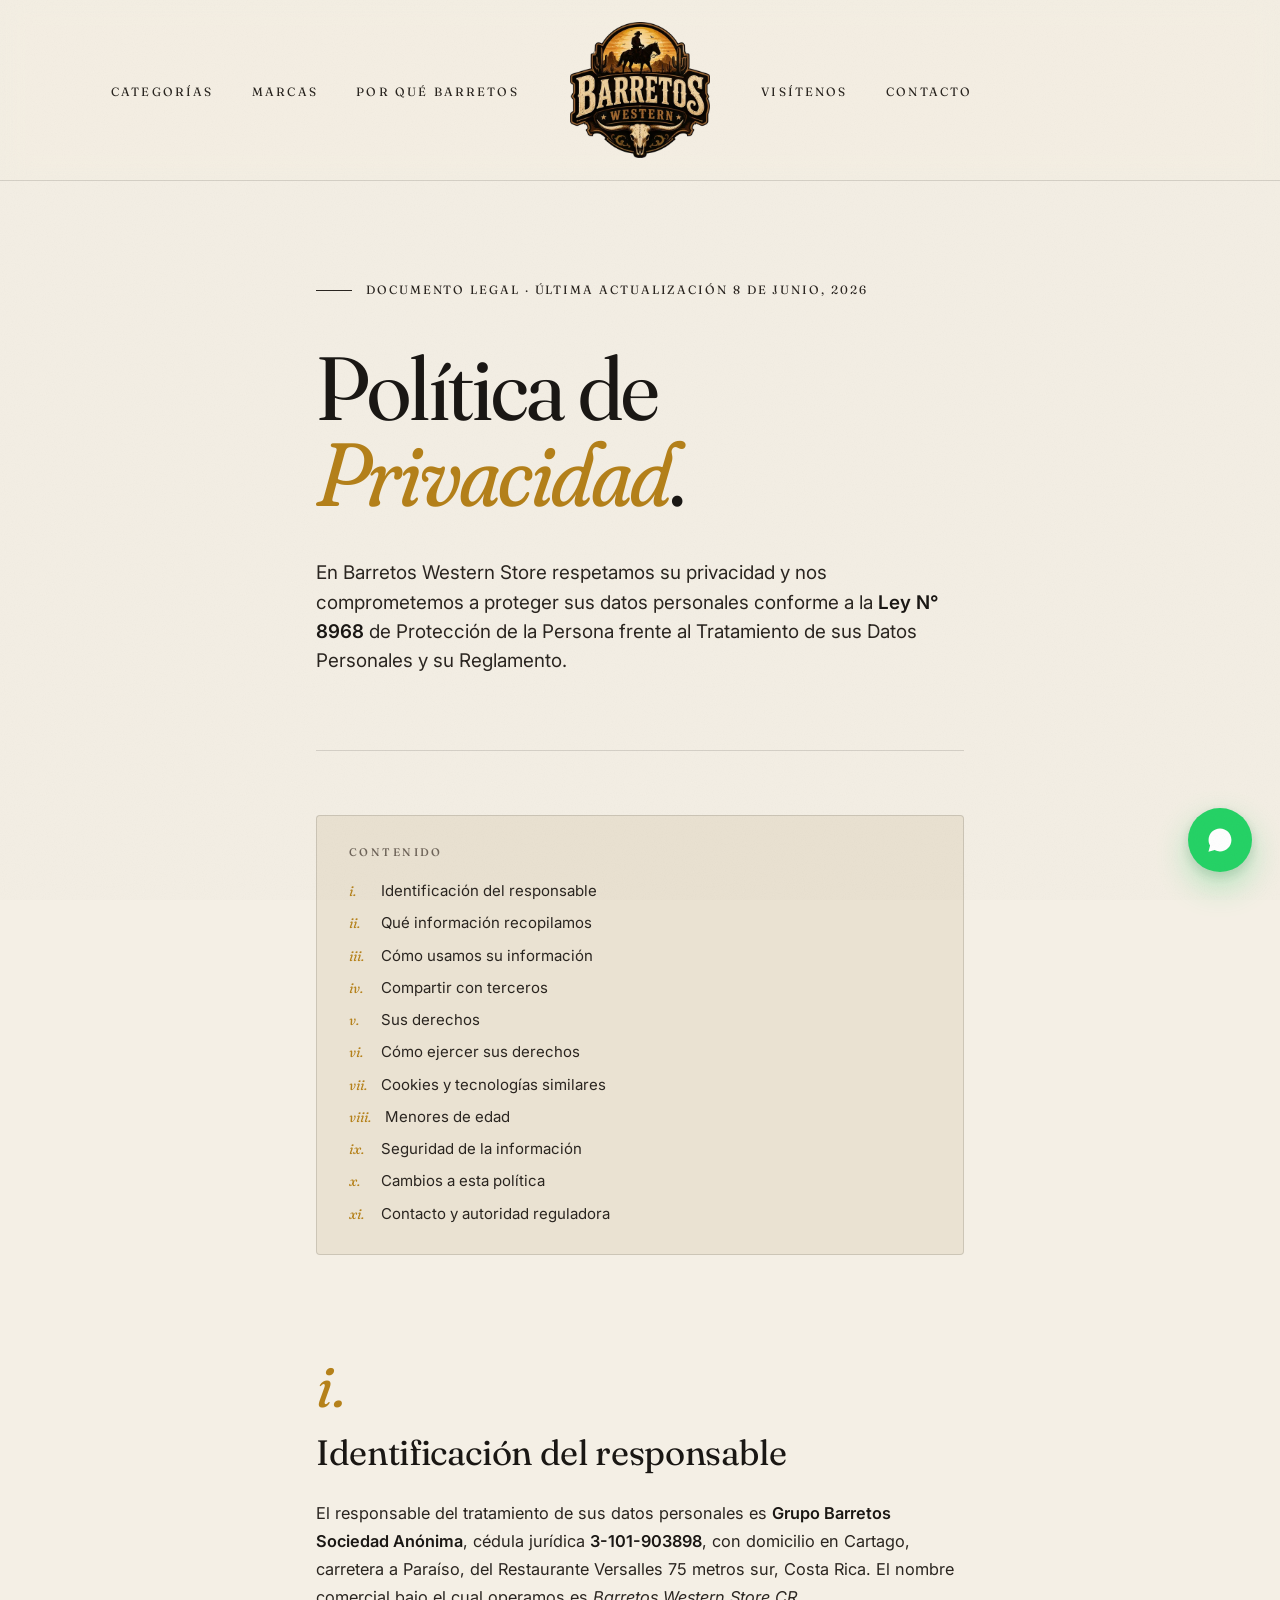
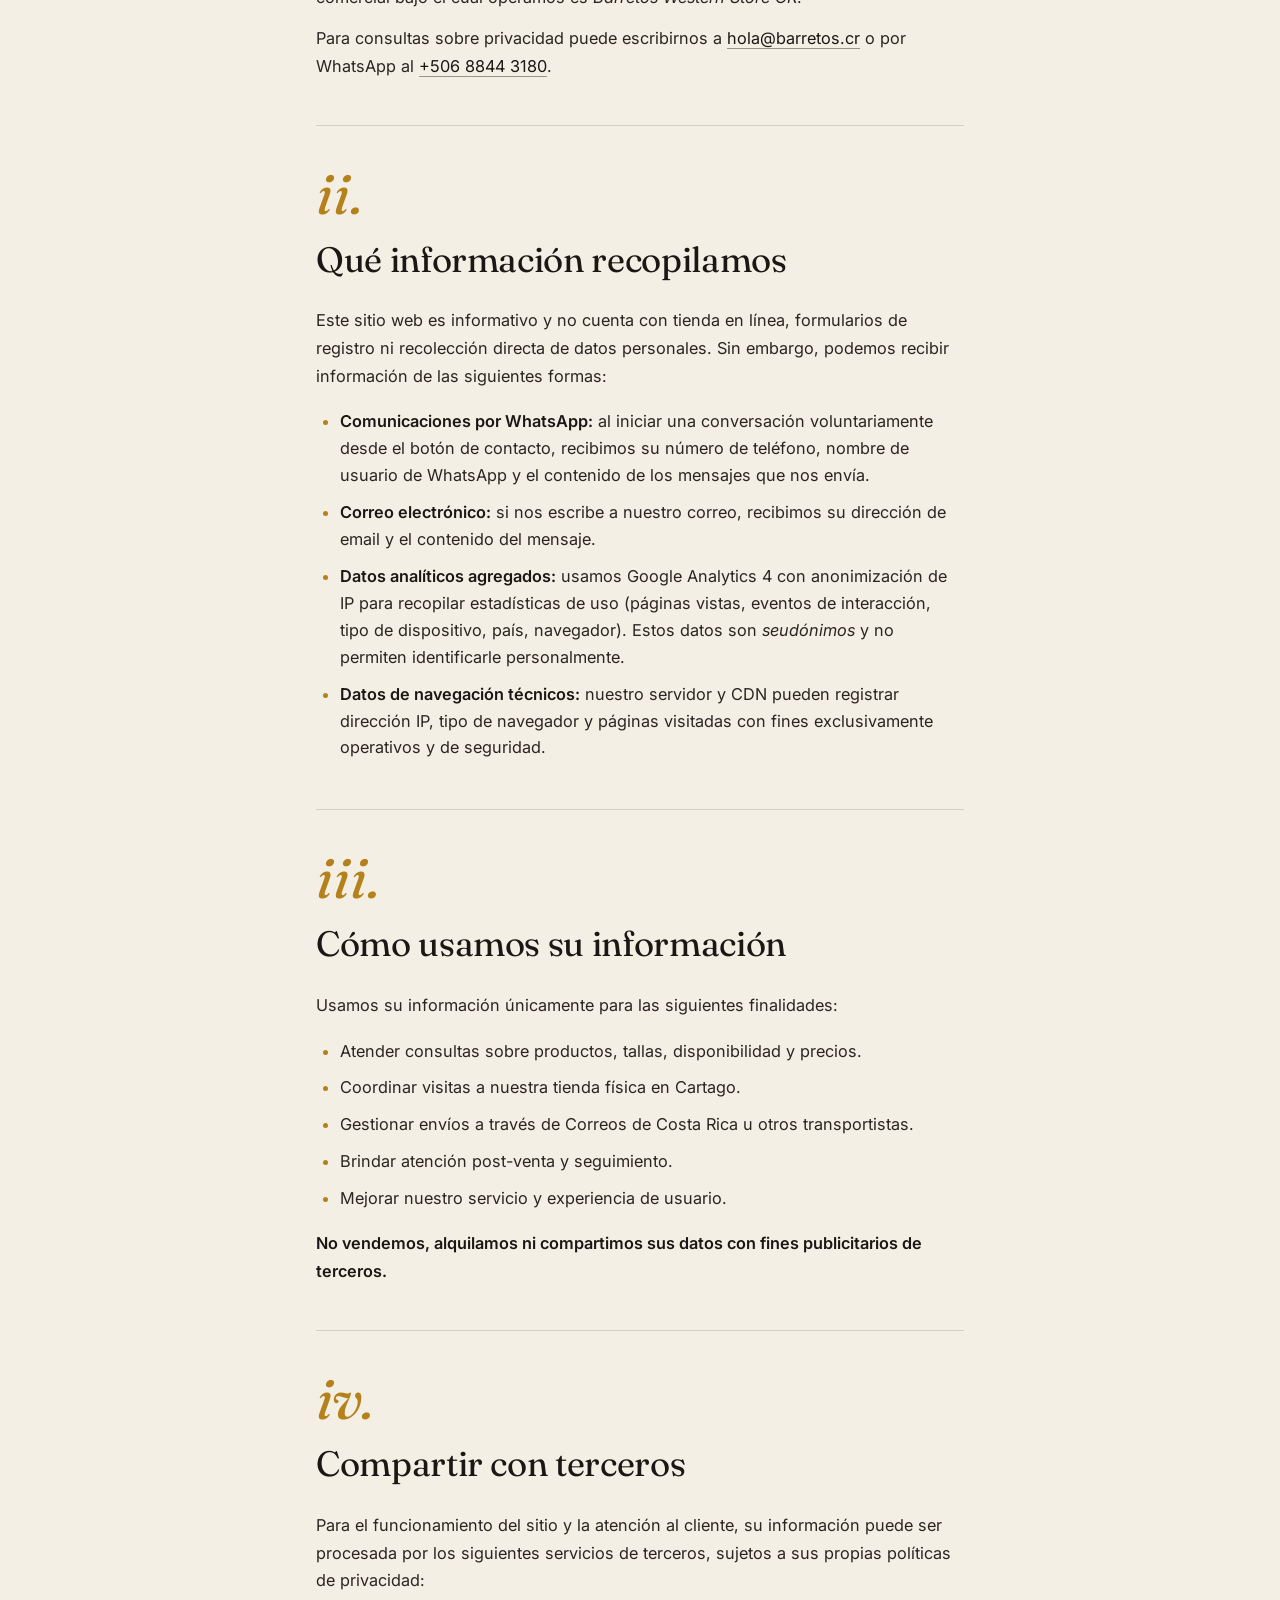
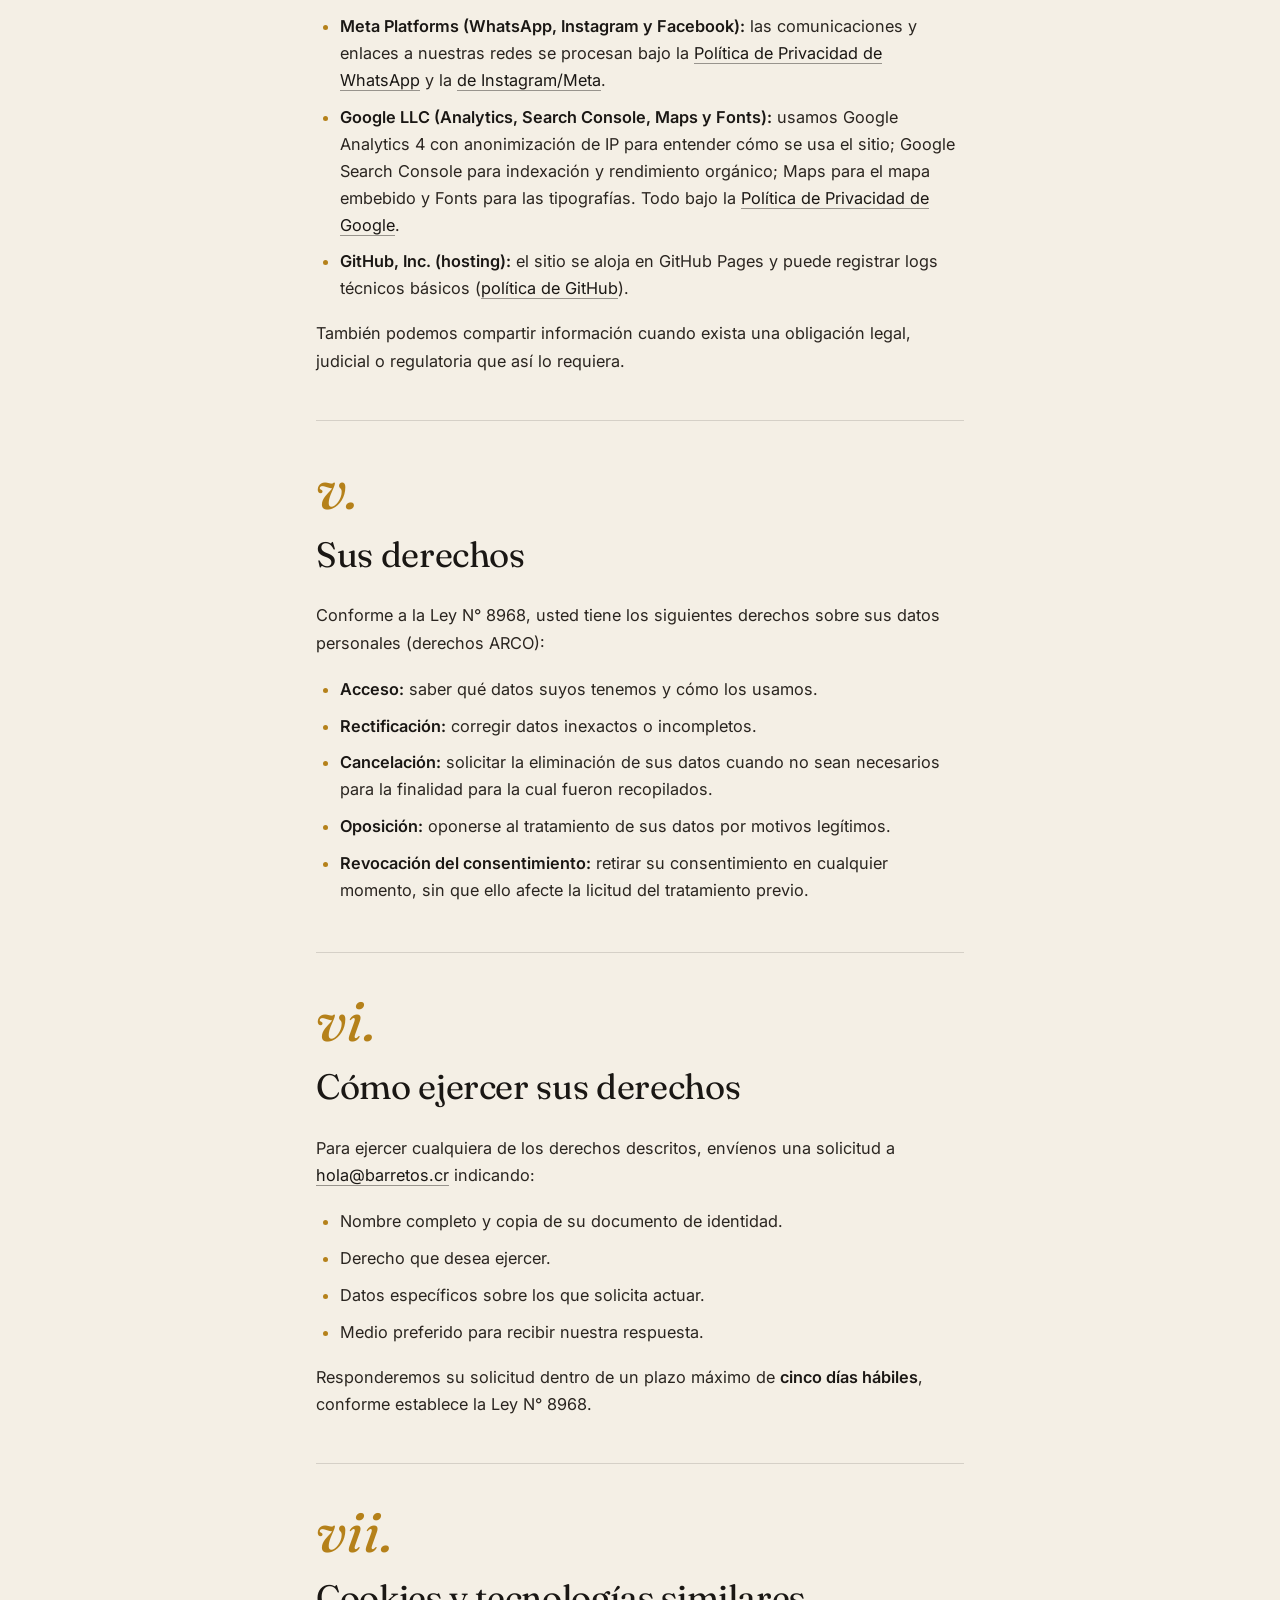
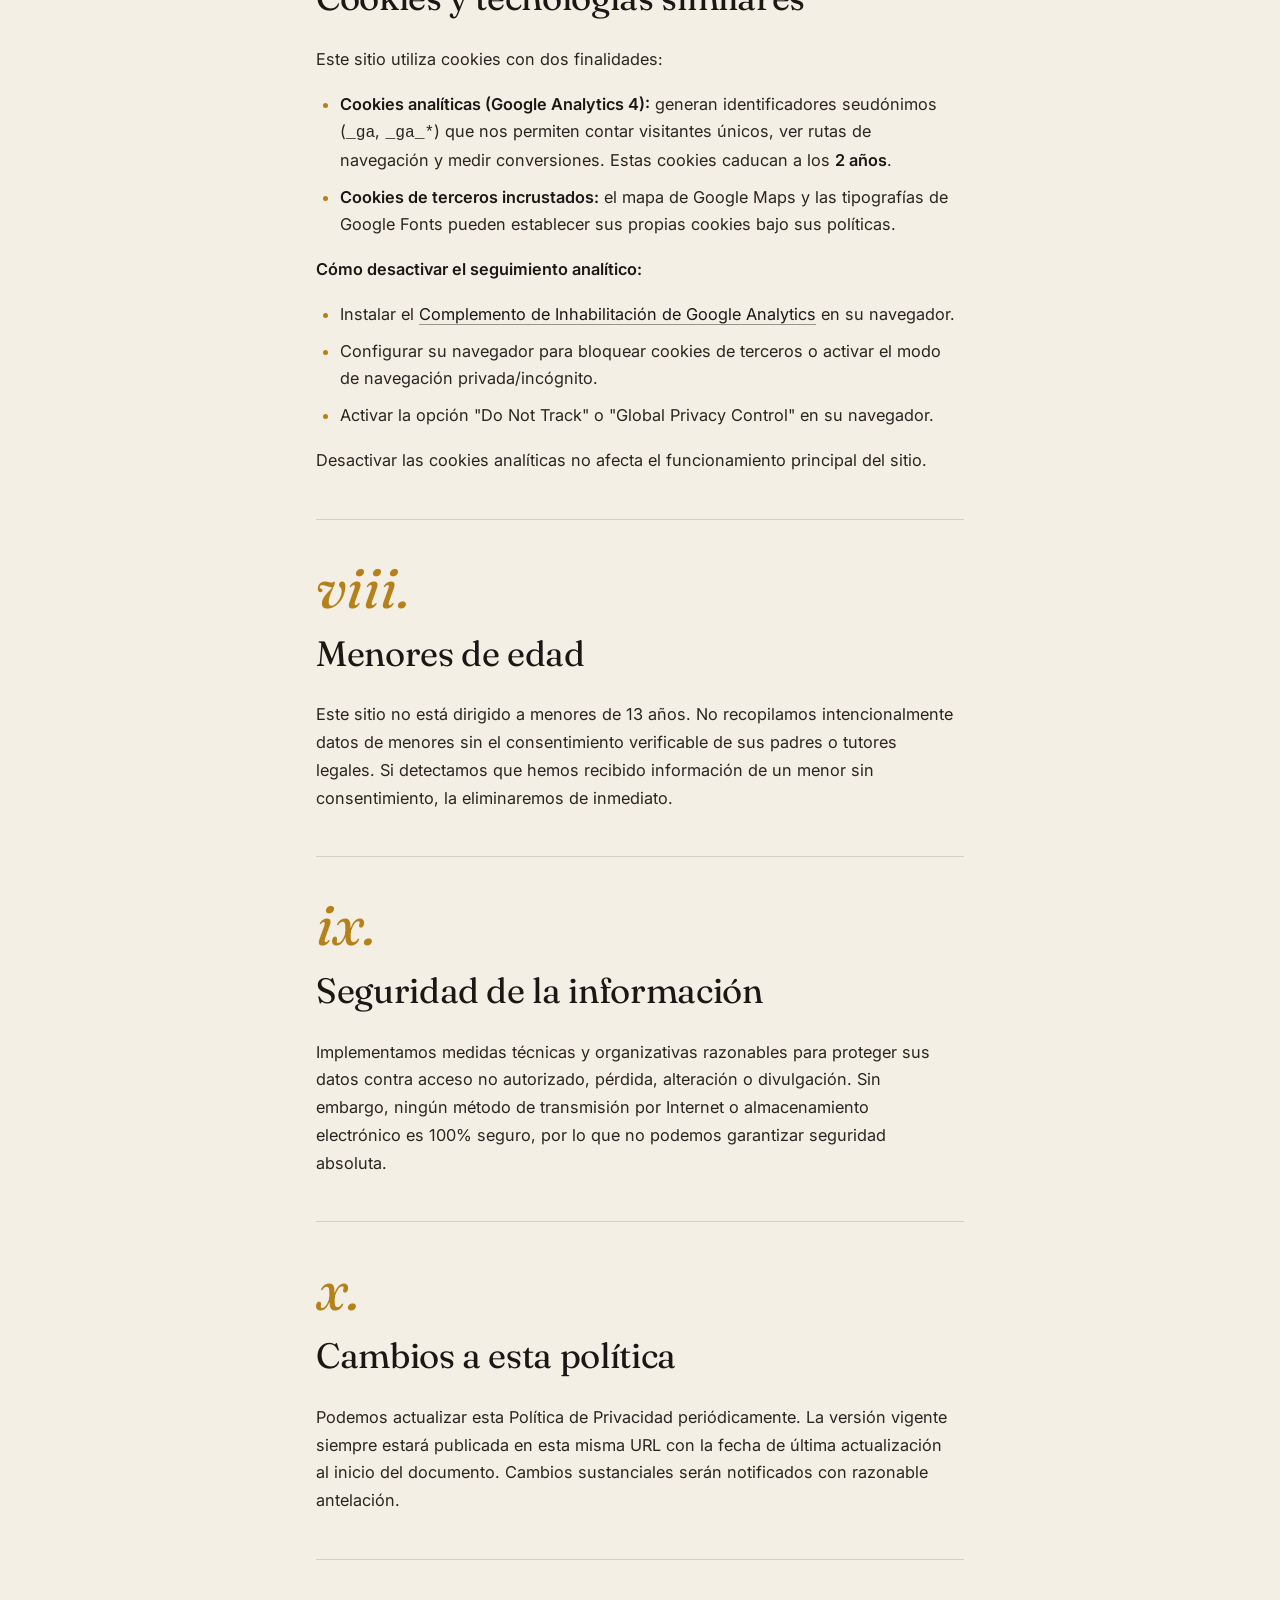
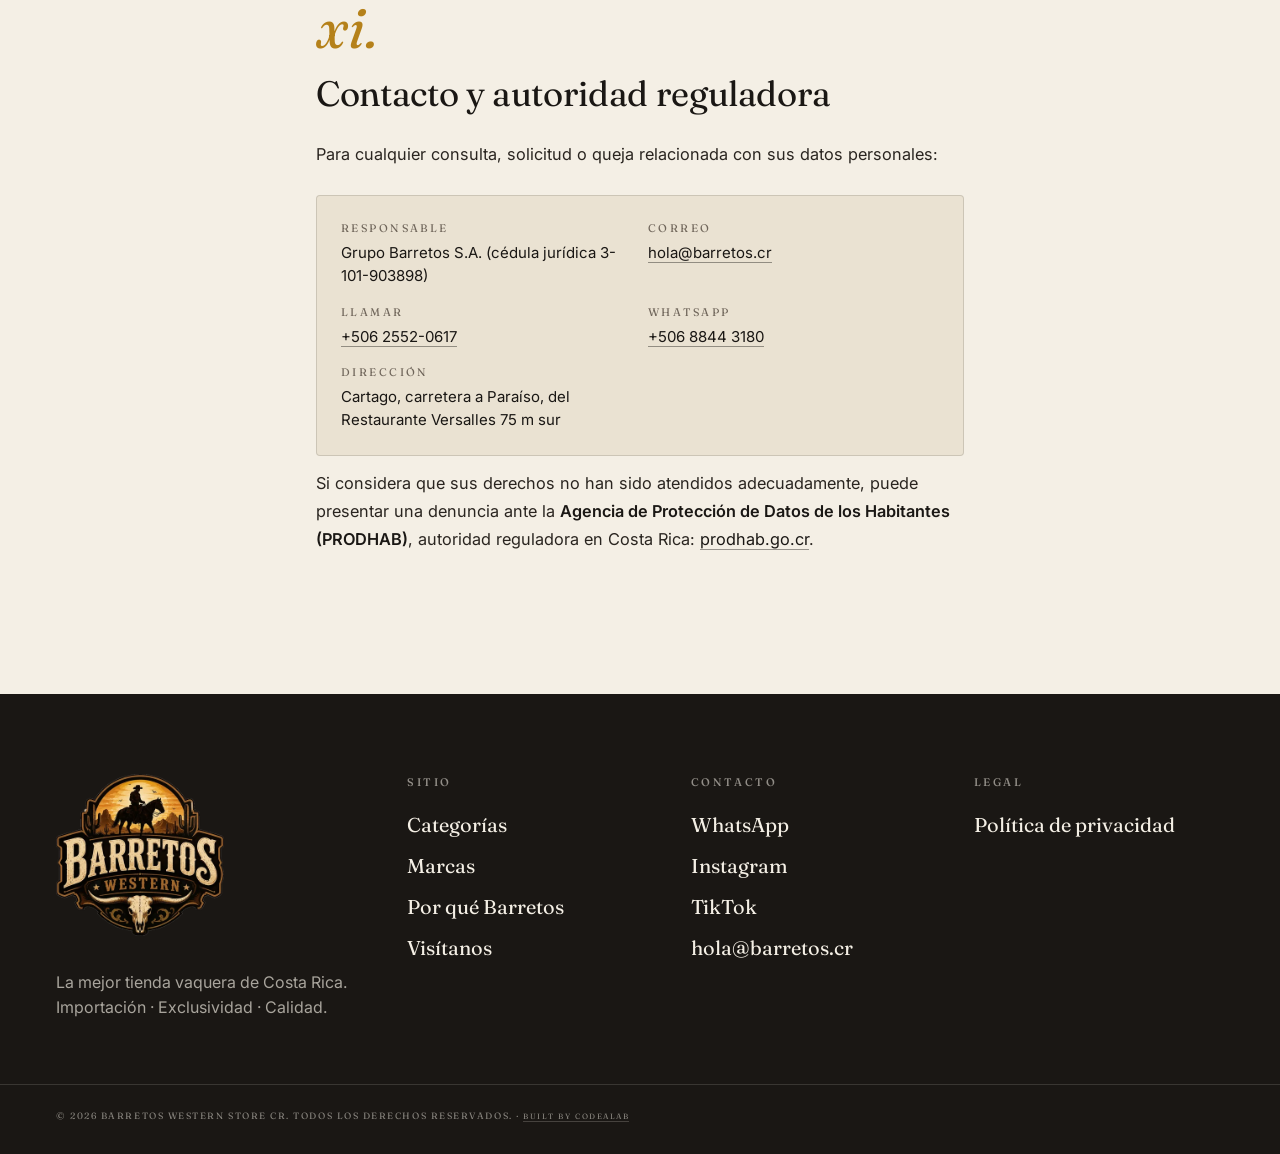
==== commit 47f3446d: "fix(a11y): restore aria-label on mobile nav close; drop broken #instagram links - script.js: link-cl" ====
--- a/privacidad/index.html
+++ b/privacidad/index.html
@@ -26,8 +26,8 @@
 <link rel="preconnect" href="https://fonts.gstatic.com" crossorigin>
 <link href="https://fonts.googleapis.com/css2?family=Fraunces:ital,opsz,wght,SOFT@0,9..144,300..900,30..100;1,9..144,300..900,30..100&family=Inter:wght@300;400;500;600;700&display=swap" rel="stylesheet">
 
-<link rel="stylesheet" href="../assets/styles.css?v=20260609">
-<link rel="stylesheet" href="../assets/legal.css?v=20260609">
+<link rel="stylesheet" href="../assets/styles.css?v=20260609e">
+<link rel="stylesheet" href="../assets/legal.css?v=20260609e">
 
 <script type="application/ld+json">
 {
@@ -97,7 +97,6 @@
 
     <nav class="site-nav site-nav--right" aria-label="Navegación principal derecha">
       <ul>
-        <li><a href="../#instagram">Galería</a></li>
         <li><a href="../#visitenos">Visítenos</a></li>
         <li><a href="../#connect">Contacto</a></li>
       </ul>
@@ -111,7 +110,6 @@
       <li><a href="../#categorias">Categorías</a></li>
       <li><a href="../#marcas">Marcas</a></li>
       <li><a href="../#por-que">Por qué Barretos</a></li>
-      <li><a href="../#instagram">Galería</a></li>
       <li><a href="../#visitenos">Visítenos</a></li>
       <li><a href="../#connect">Contacto</a></li>
     </ul>
--- a/assets/styles.css
+++ b/assets/styles.css
@@ -134,6 +134,7 @@
   max-width: 48ch;
   line-height: 1.55;
 }
+.lead--light { color: rgba(244,239,229,0.86); }
 
 /* ━━━━━━━━━━━━━━━━━━━━ Buttons ━━━━━━━━━━━━━━━━━━━━ */
 
@@ -157,6 +158,8 @@
 .btn--primary:hover { background: var(--accent); color: var(--ink); border-color: var(--accent); }
 .btn--ghost { background: transparent; color: var(--ink); }
 .btn--ghost:hover { background: var(--ink); color: var(--bg); }
+.btn--ghost-light { color: var(--bg); border-color: rgba(244,239,229,0.7); }
+.btn--ghost-light:hover { background: var(--bg); color: var(--ink); border-color: var(--bg); }
 .btn--light { background: var(--accent); color: var(--ink); border-color: var(--accent); }
 .btn--light:hover { background: var(--bg); border-color: var(--bg); }
 .btn--mini { padding: 10px 18px; font-size: 12px; }
@@ -362,21 +365,45 @@
 
 /* ━━━━━━━━━━━━━━━━━━━━ Hero ━━━━━━━━━━━━━━━━━━━━ */
 
-.hero { position: relative; padding-block: clamp(48px, 9vw, 110px) 0; }
+.hero {
+  position: relative;
+  display: flex;
+  align-items: center;
+  min-height: clamp(560px, 88vh, 880px);
+  padding-block: clamp(72px, 12vh, 130px);
+  overflow: hidden;
+  /* Photo focal point per breakpoint (portrait crop on small screens, landscape on desktop) */
+  --hero-focus: 52% 50%;          /* mobile (portrait img) */
+  /* Fallback sky→desert gradient if the photo is unavailable */
+  background: linear-gradient(180deg, #cfe0ec 0%, #e8c98e 52%, #a9692f 100%);
+}
+/* Full-bleed ambient photo */
+.hero-img {
+  position: absolute; inset: 0; z-index: 0;
+  width: 100%; height: 100%;
+  object-fit: cover; object-position: var(--hero-focus);
+}
+/* Brand-toned glow (kept from the previous hero) */
 .hero::before {
-  content: ""; position: absolute; inset: 0;
+  content: ""; position: absolute; inset: 0; z-index: 1;
   background:
     radial-gradient(ellipse at 88% 8%, rgba(224,161,28,0.18) 0%, transparent 45%),
     radial-gradient(ellipse at 4% 92%, rgba(74,46,26,0.10) 0%, transparent 50%);
-  pointer-events: none; z-index: 0;
+  pointer-events: none;
+}
+/* Legibility scrim: darkens the left/bottom where the copy sits */
+.hero::after {
+  content: ""; position: absolute; inset: 0; z-index: 2; pointer-events: none;
+  background:
+    linear-gradient(95deg, rgba(18,14,10,0.86) 0%, rgba(18,14,10,0.58) 36%, rgba(18,14,10,0.16) 64%, rgba(18,14,10,0) 84%),
+    linear-gradient(0deg, rgba(18,14,10,0.5) 0%, rgba(18,14,10,0) 40%);
 }
 .hero-grid {
-  position: relative; z-index: 1;
+  position: relative; z-index: 3;
   display: grid;
-  gap: clamp(40px, 6vw, 80px);
-}
-
-.hero-copy { display: grid; gap: 26px; }
+}
+
+.hero-copy { display: grid; gap: 26px; max-width: 600px; }
 
 .hero-cta { display: flex; flex-wrap: wrap; gap: 14px; }
 
@@ -397,92 +424,15 @@
 }
 .hero-meta dd { margin: 0; font-size: 15px; }
 
-.hero-media {
-  position: relative;
-  margin: 0;
-  overflow: hidden;
-  border-radius: 2px;
-}
-.hero-media img {
-  width: 100%;
-  aspect-ratio: 4 / 5;
-  object-fit: cover;
-  filter: contrast(1.04) saturate(0.92);
-  transition: transform 1.8s var(--ease);
-}
-.hero-media:hover img { transform: scale(1.03); }
-
-/* Logo variant: no cover/crop, no filters, generous padding, brand-toned shadow */
-.hero-media--logo {
-  display: flex;
-  align-items: center;
-  justify-content: center;
-  padding: clamp(20px, 4vw, 56px);
-}
-.hero-media--logo img {
-  width: 100%;
-  height: auto;
-  max-width: 560px;
-  aspect-ratio: auto;
-  object-fit: contain;
-  filter: drop-shadow(0 14px 30px rgba(74, 46, 26, 0.22));
-  transition: none;
-}
-.hero-media--logo:hover img { transform: none; }
-.hero-media__tag {
-  position: absolute;
-  top: 18px; left: 18px;
-  font-family: var(--f-display);
-  font-size: 11px;
-  letter-spacing: 0.22em;
-  text-transform: uppercase;
-  color: var(--bg);
-  background: var(--ink);
-  padding: 7px 14px;
-  border-radius: 999px;
-  z-index: 2;
-}
-.hero-media figcaption {
-  position: absolute; left: 0; right: 0; bottom: 0;
-  padding: 18px 22px;
-  font-family: var(--f-display);
-  font-size: 12px;
-  letter-spacing: 0.08em;
-  color: var(--bg);
-  background: linear-gradient(to top, rgba(26,23,20,0.85), rgba(26,23,20,0));
-  display: flex; gap: 12px; align-items: baseline;
-}
-.figcap-num {
-  color: var(--accent);
-  letter-spacing: 0.2em;
-}
-
-/* Marquee */
-.marquee {
-  margin-top: clamp(50px, 8vw, 90px);
-  border-top: 1px solid var(--rule);
-  border-bottom: 1px solid var(--rule);
-  background: var(--bg-soft);
-  overflow: hidden;
-}
-.marquee-track {
-  display: flex; gap: 36px;
-  white-space: nowrap;
-  padding: 18px 0;
-  animation: marquee 36s linear infinite;
-  font-family: var(--f-display);
-  font-style: italic;
-  font-size: clamp(1.05rem, 2vw, 1.4rem);
-  color: var(--ink-soft);
-}
-.marquee-track span:nth-child(even) {
-  color: var(--accent-deep);
-  font-style: normal;
-  font-size: 0.8em;
-}
-@keyframes marquee {
-  to { transform: translateX(-50%); }
-}
+/* Light variant over the photo */
+.hero-meta--light { border-top-color: rgba(244,239,229,0.28); }
+.hero-meta--light dt { color: rgba(244,239,229,0.62); }
+.hero-meta--light dd { color: rgba(244,239,229,0.94); }
+.hero-meta--light dd a { color: var(--accent); }
+
+/* Photo focal point per breakpoint */
+@media (min-width: 600px) { .hero { --hero-focus: 50% 44%; } }  /* tablet (portrait img) */
+@media (min-width: 960px) { .hero { --hero-focus: 64% 62%; } }  /* desktop (landscape img) */
 
 /* ━━━━━━━━━━━━━━━━━━━━ Brands grid ━━━━━━━━━━━━━━━━━━━━ */
 
@@ -614,19 +564,6 @@
 }
 @media (prefers-reduced-motion: reduce) {
   .cat-img--alt { animation: none; }
-}
-
-.cat-num {
-  position: absolute;
-  top: 14px; left: 16px;
-  font-family: var(--f-display);
-  font-size: 11px;
-  letter-spacing: 0.22em;
-  color: var(--bg);
-  background: rgba(26,23,20,0.7);
-  padding: 5px 10px;
-  border-radius: 999px;
-  z-index: 2;
 }
 
 .cat-body {
@@ -1055,12 +992,6 @@
   .site-nav--left  { justify-self: end; }
   .site-nav--right { justify-self: start; }
 
-  .hero-grid {
-    grid-template-columns: 1.05fr 1fr;
-    align-items: end;
-  }
-  .hero-media img { aspect-ratio: 4 / 5.4; }
-
   .cat-grid {
     grid-template-columns: repeat(3, 1fr);
     gap: 28px;
@@ -1095,10 +1026,6 @@
 }
 
 @media (min-width: 1100px) {
-  .hero-grid {
-    grid-template-columns: 1.1fr 0.95fr;
-    gap: 96px;
-  }
   .display { font-size: clamp(3.2rem, 7vw, 7.2rem); }
 }
 
@@ -1109,5 +1036,4 @@
     transition-duration: 0.001ms !important;
     scroll-behavior: auto !important;
   }
-  .marquee-track { animation: none; }
-}
+}
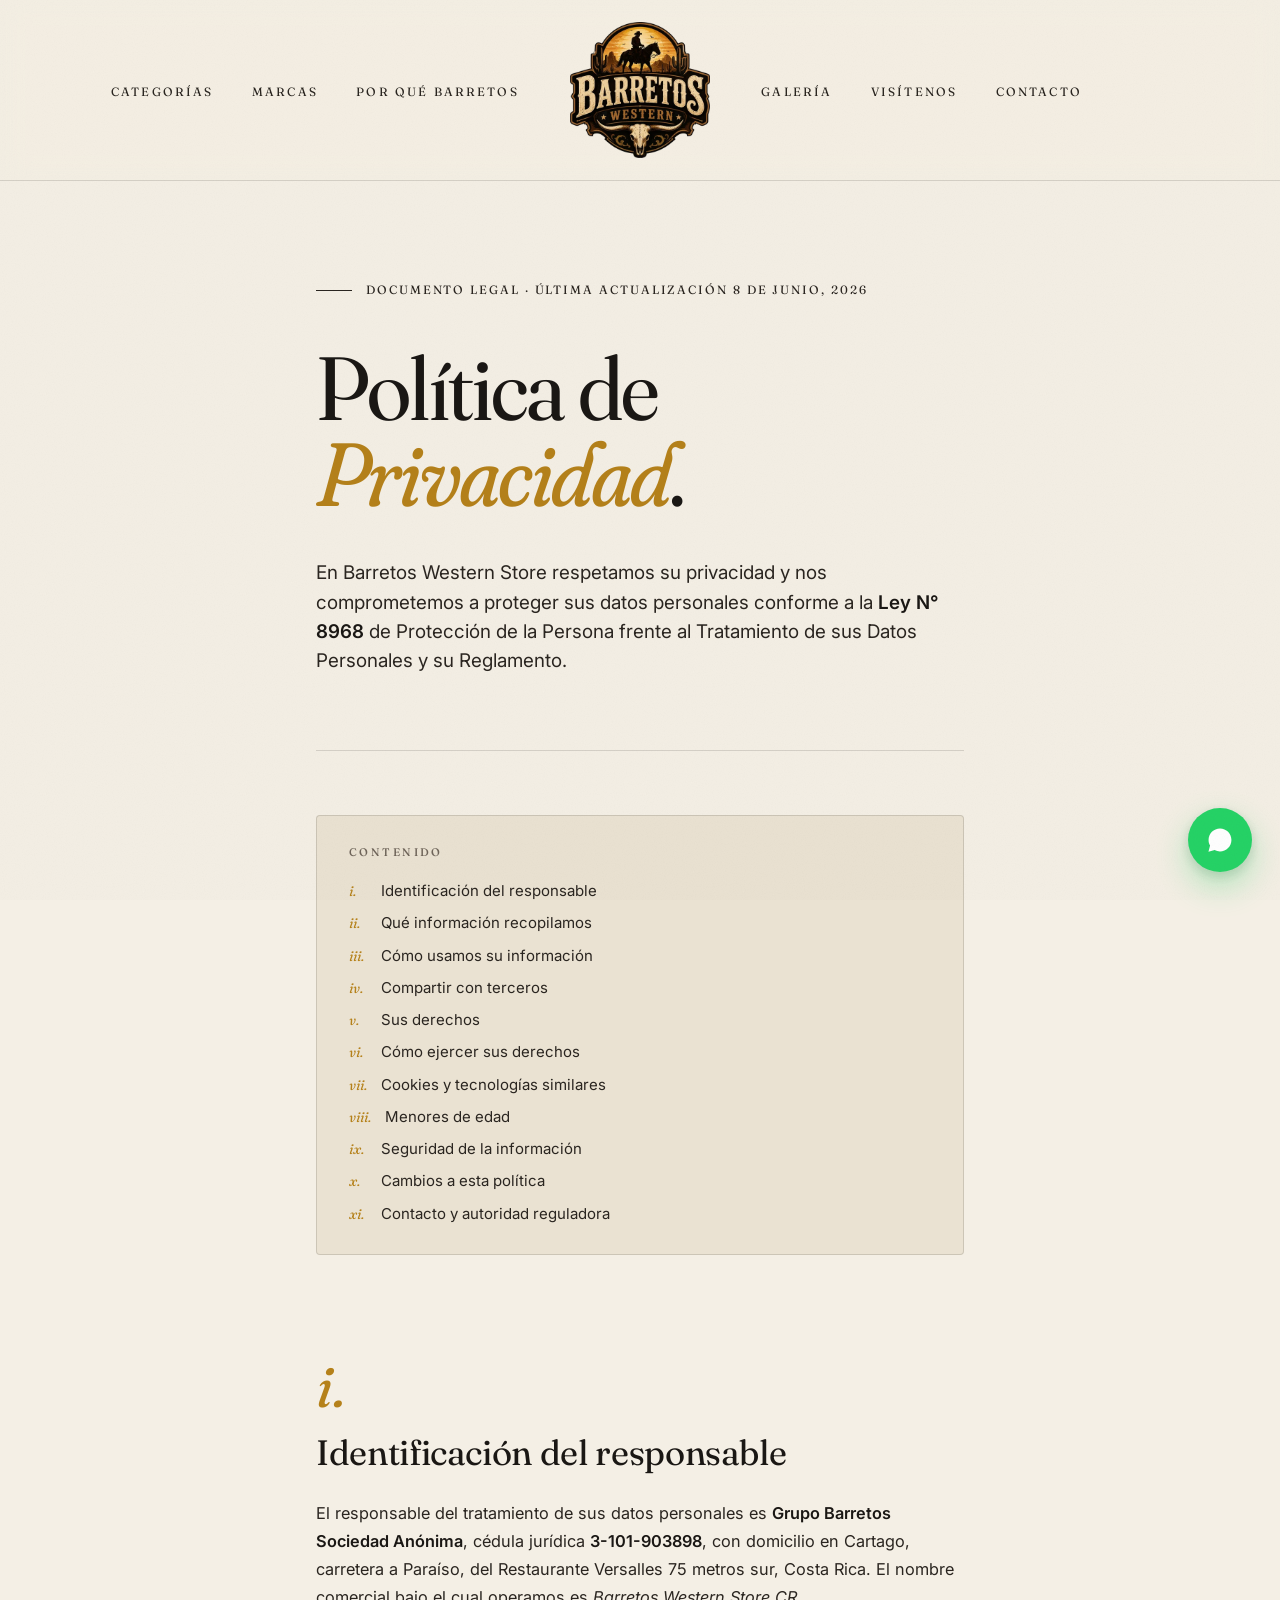
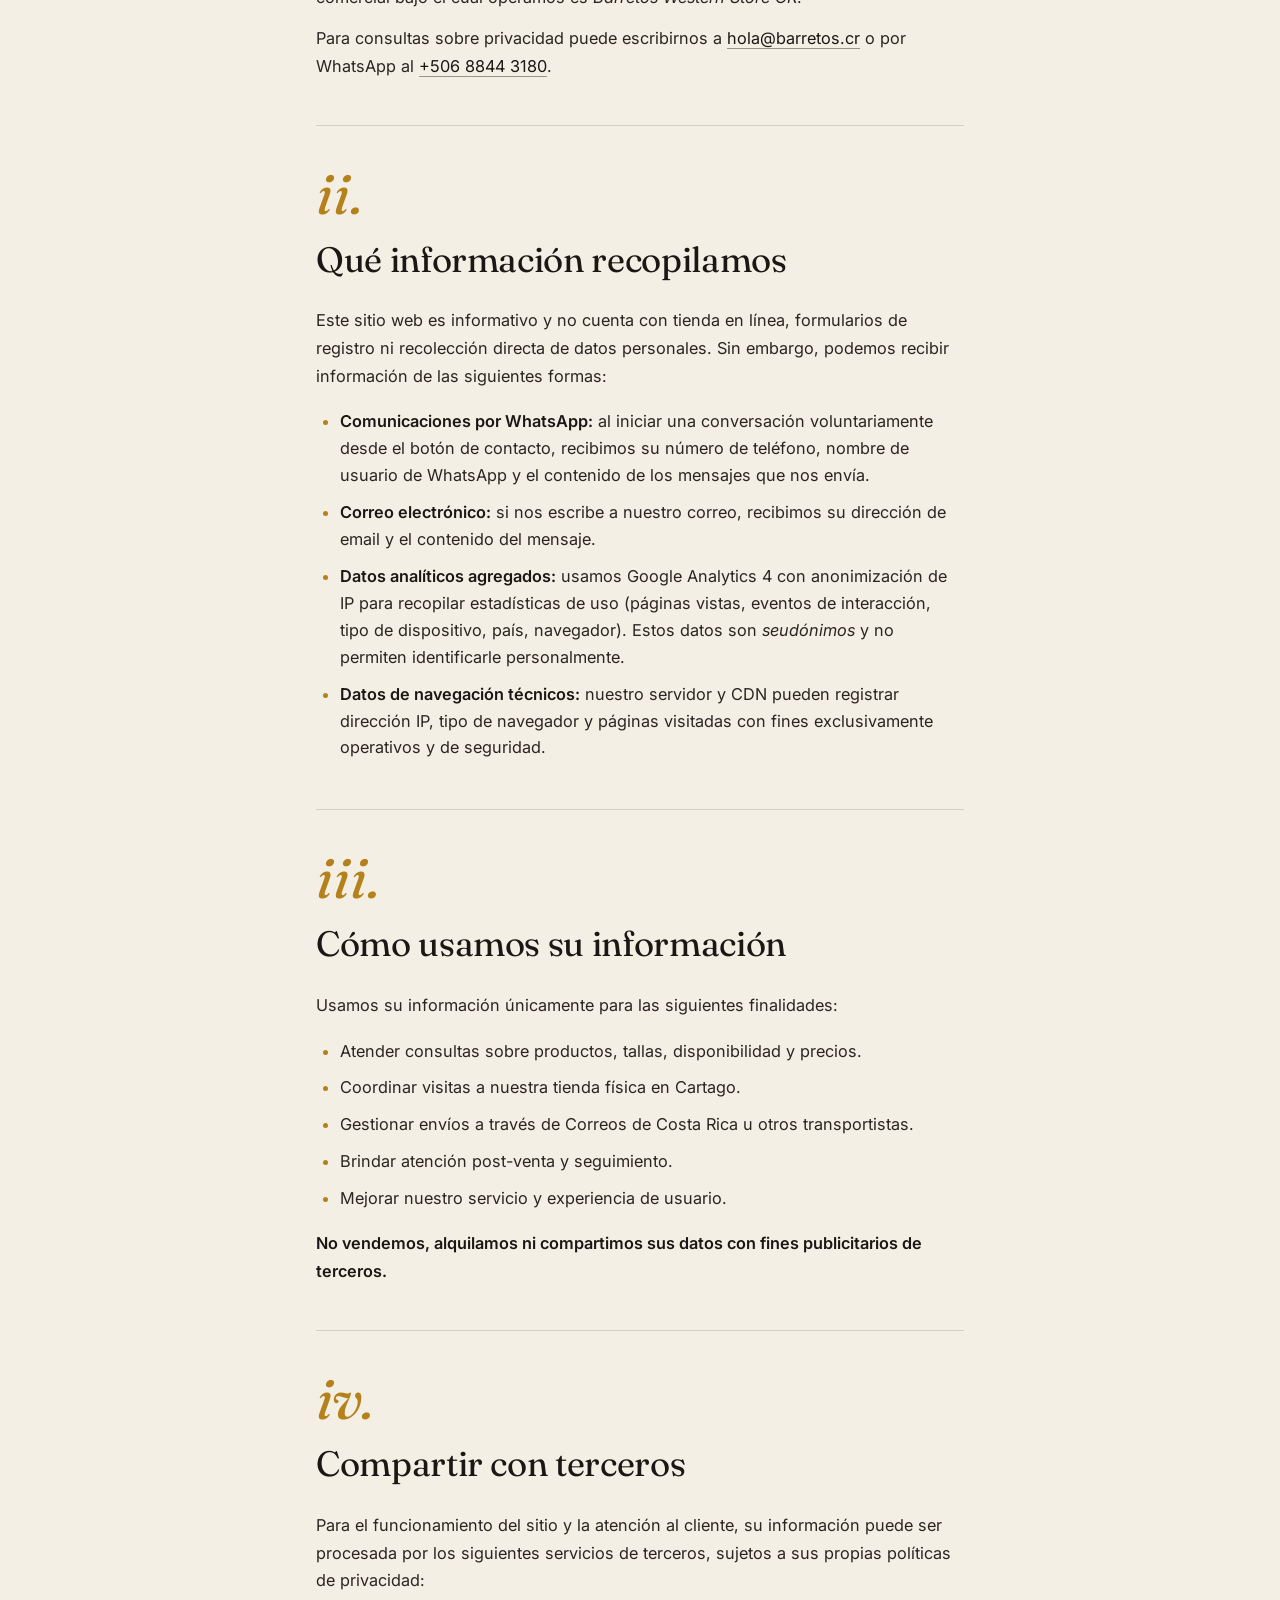
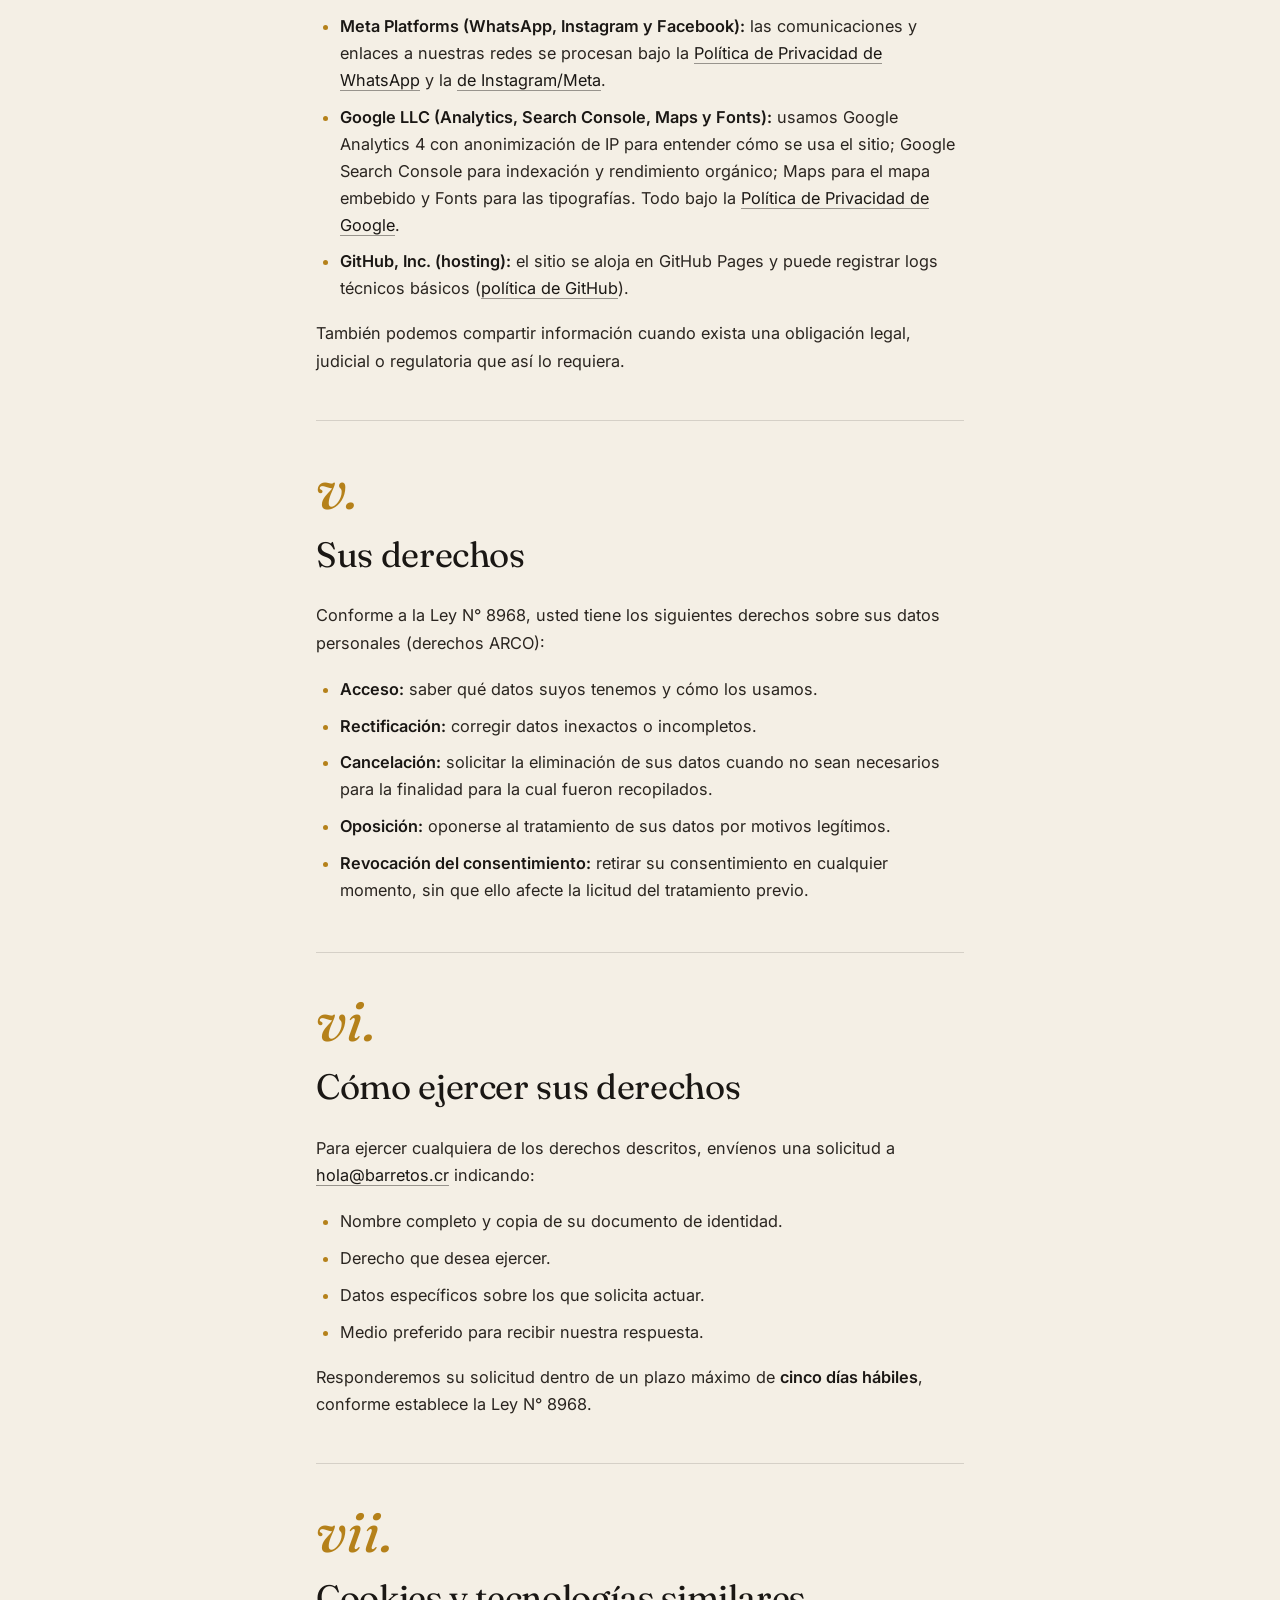
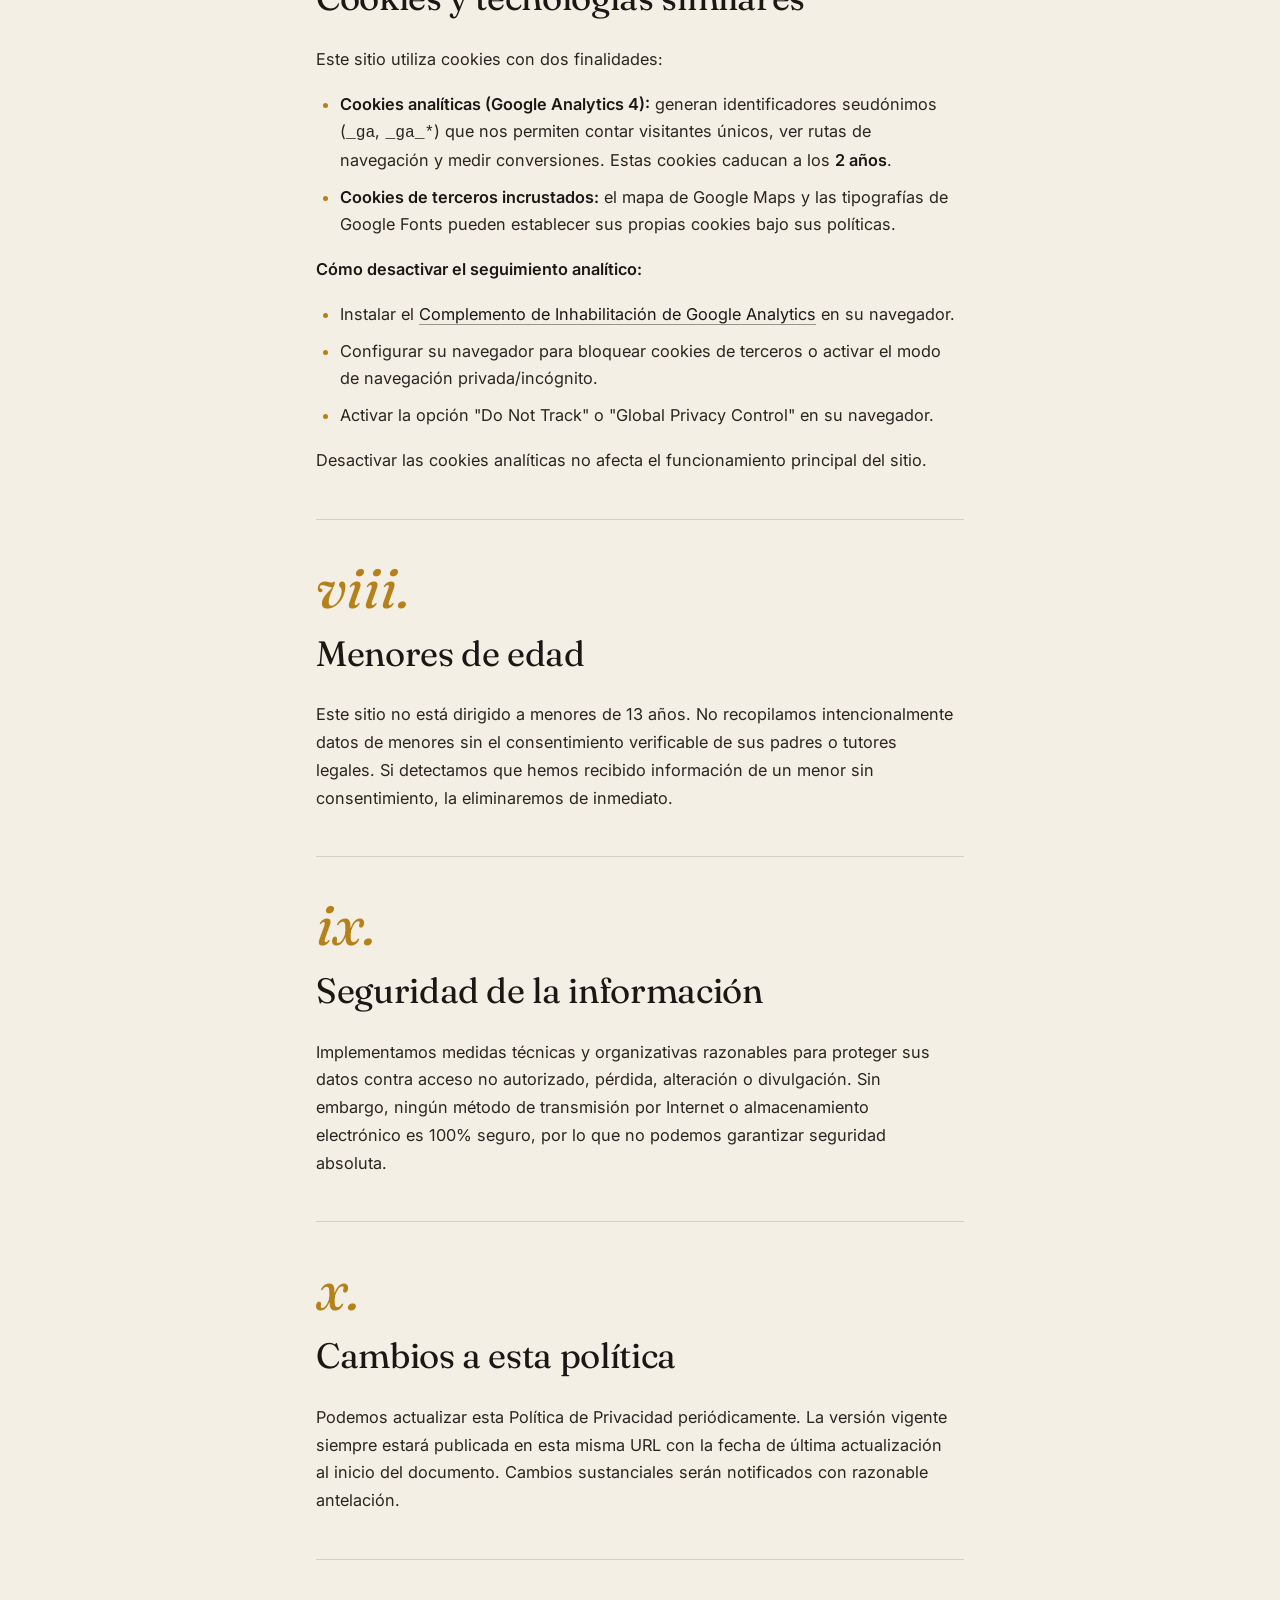
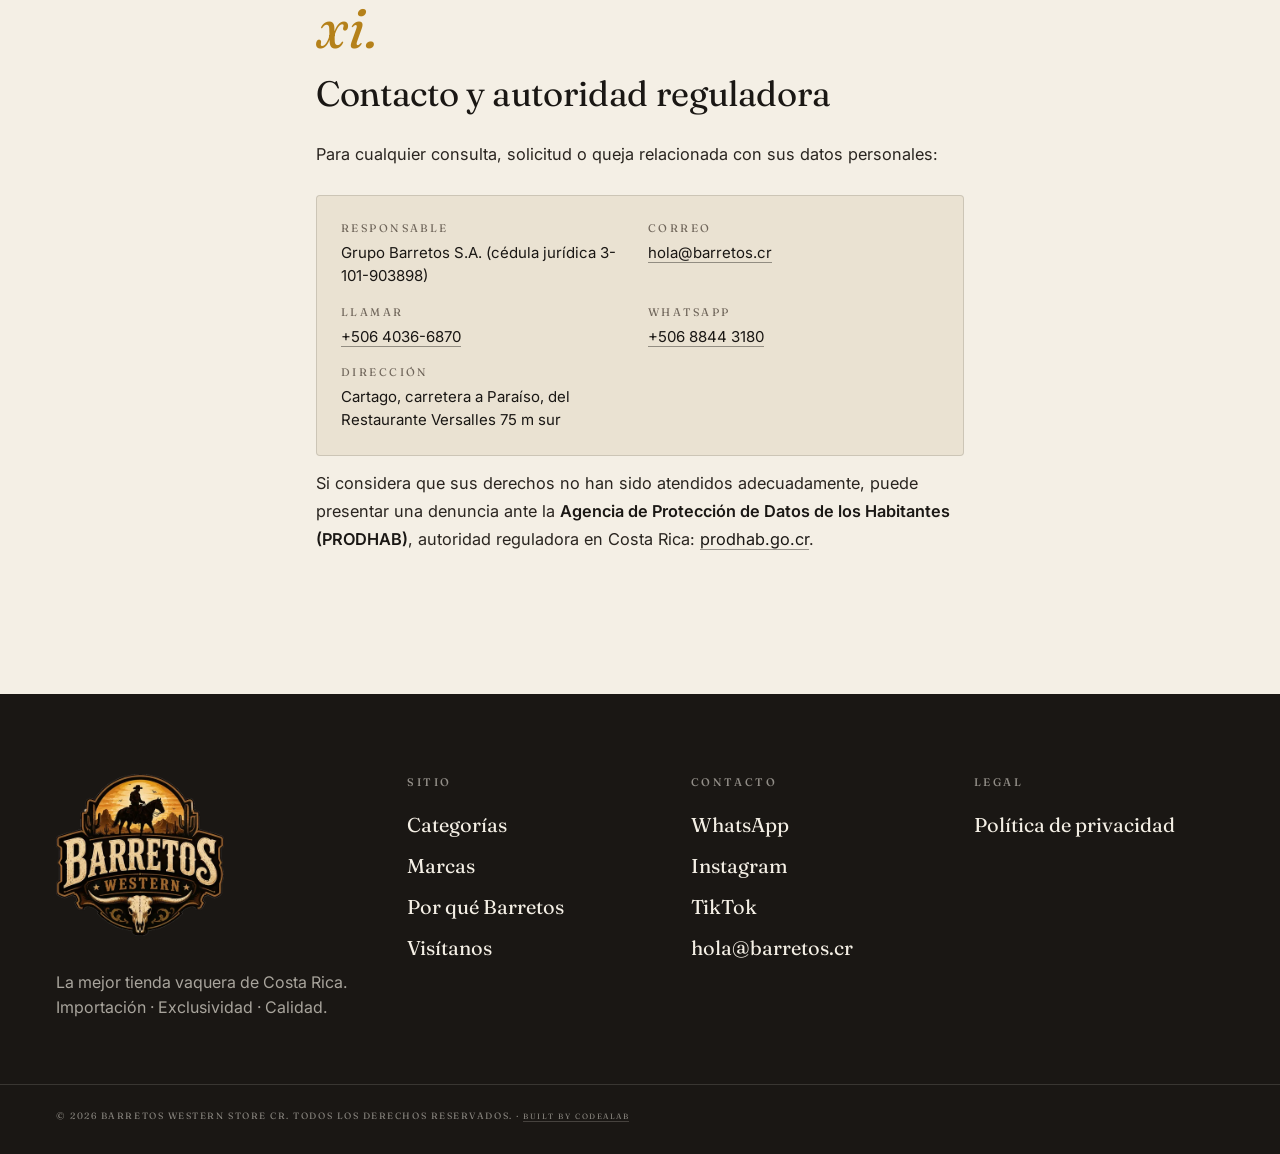
==== commit 5b0ce5d8: "fix(contact): update call number to +506 4036-6870 Replace old call number 2552-0617 with the confir" ====
--- a/privacidad/index.html
+++ b/privacidad/index.html
@@ -97,6 +97,7 @@
 
     <nav class="site-nav site-nav--right" aria-label="Navegación principal derecha">
       <ul>
+        <li><a href="../#instagram">Galería</a></li>
         <li><a href="../#visitenos">Visítenos</a></li>
         <li><a href="../#connect">Contacto</a></li>
       </ul>
@@ -110,6 +111,7 @@
       <li><a href="../#categorias">Categorías</a></li>
       <li><a href="../#marcas">Marcas</a></li>
       <li><a href="../#por-que">Por qué Barretos</a></li>
+      <li><a href="../#instagram">Galería</a></li>
       <li><a href="../#visitenos">Visítenos</a></li>
       <li><a href="../#connect">Contacto</a></li>
     </ul>
@@ -396,7 +398,7 @@
         </div>
         <div>
           <dt>Llamar</dt>
-          <dd><a href="tel:+50625520617">+506 2552-0617</a></dd>
+          <dd><a href="tel:+50640366870">+506 4036-6870</a></dd>
         </div>
         <div>
           <dt>WhatsApp</dt>
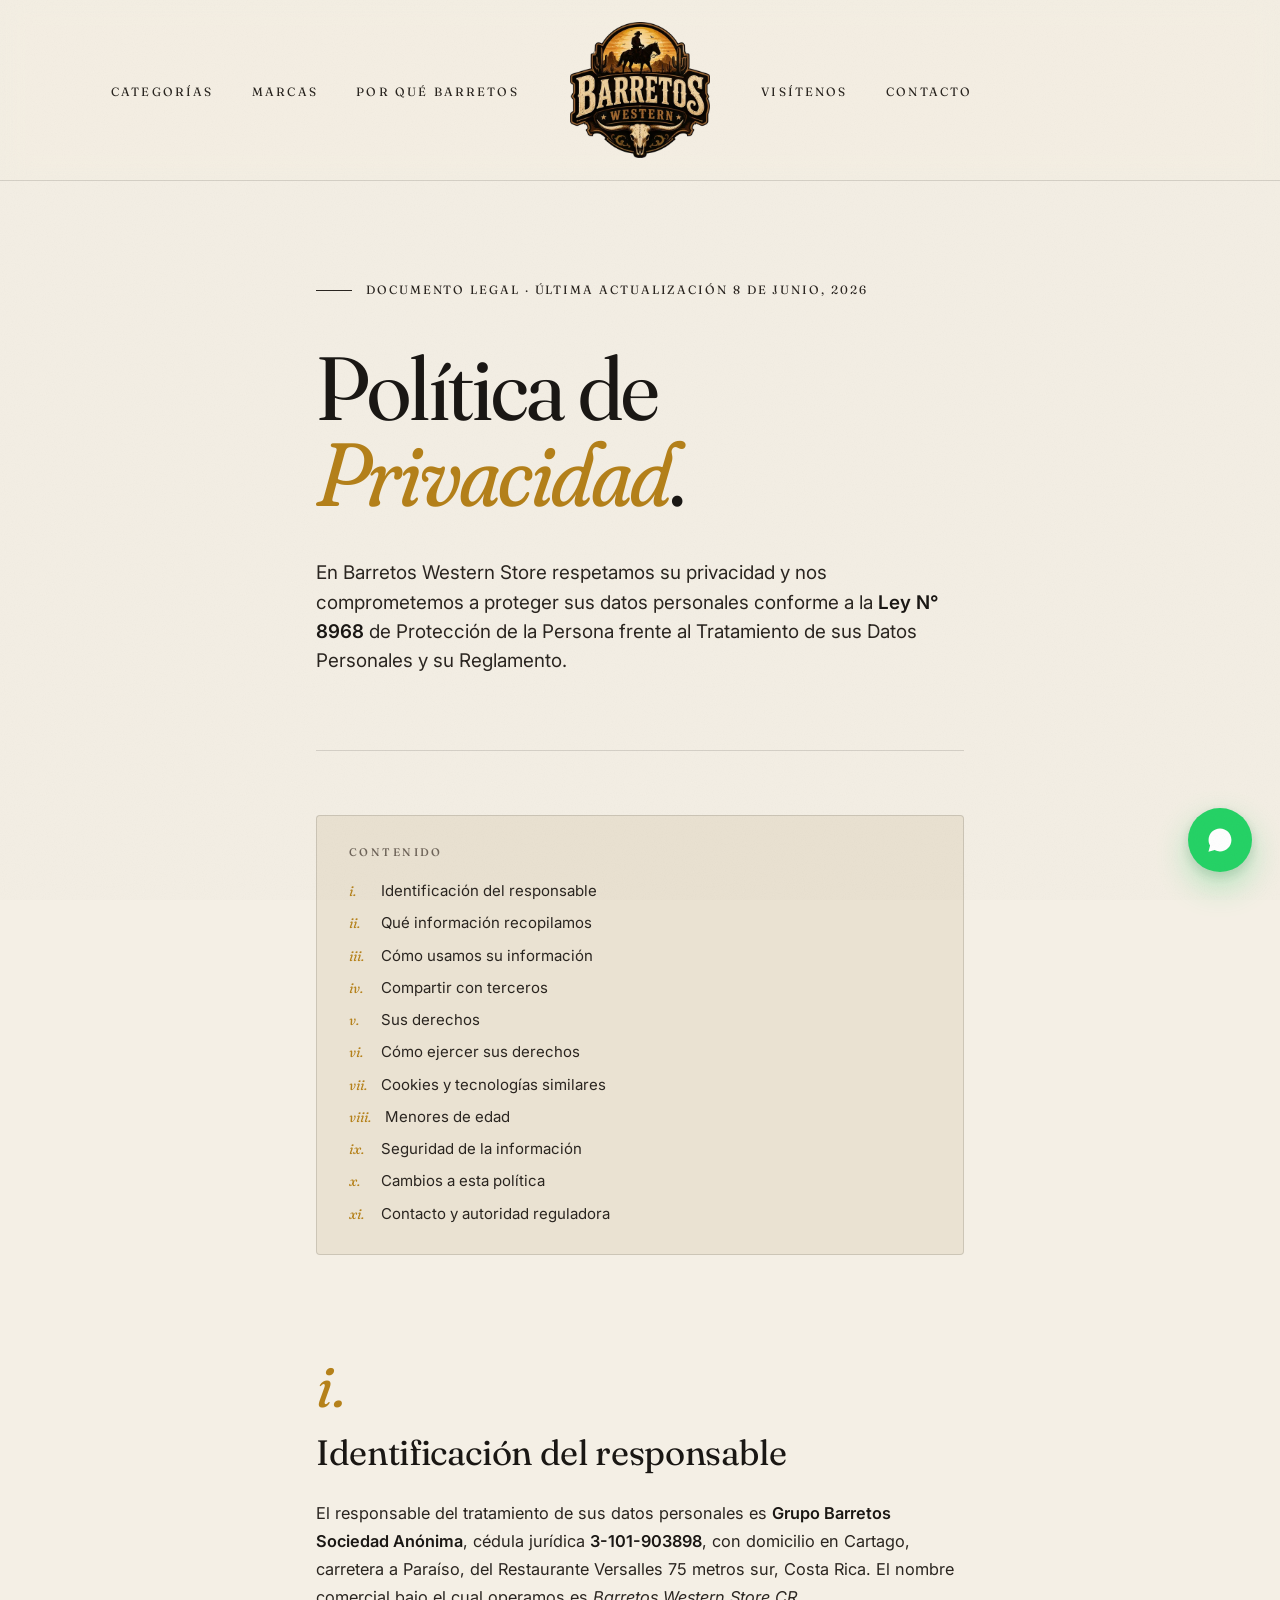
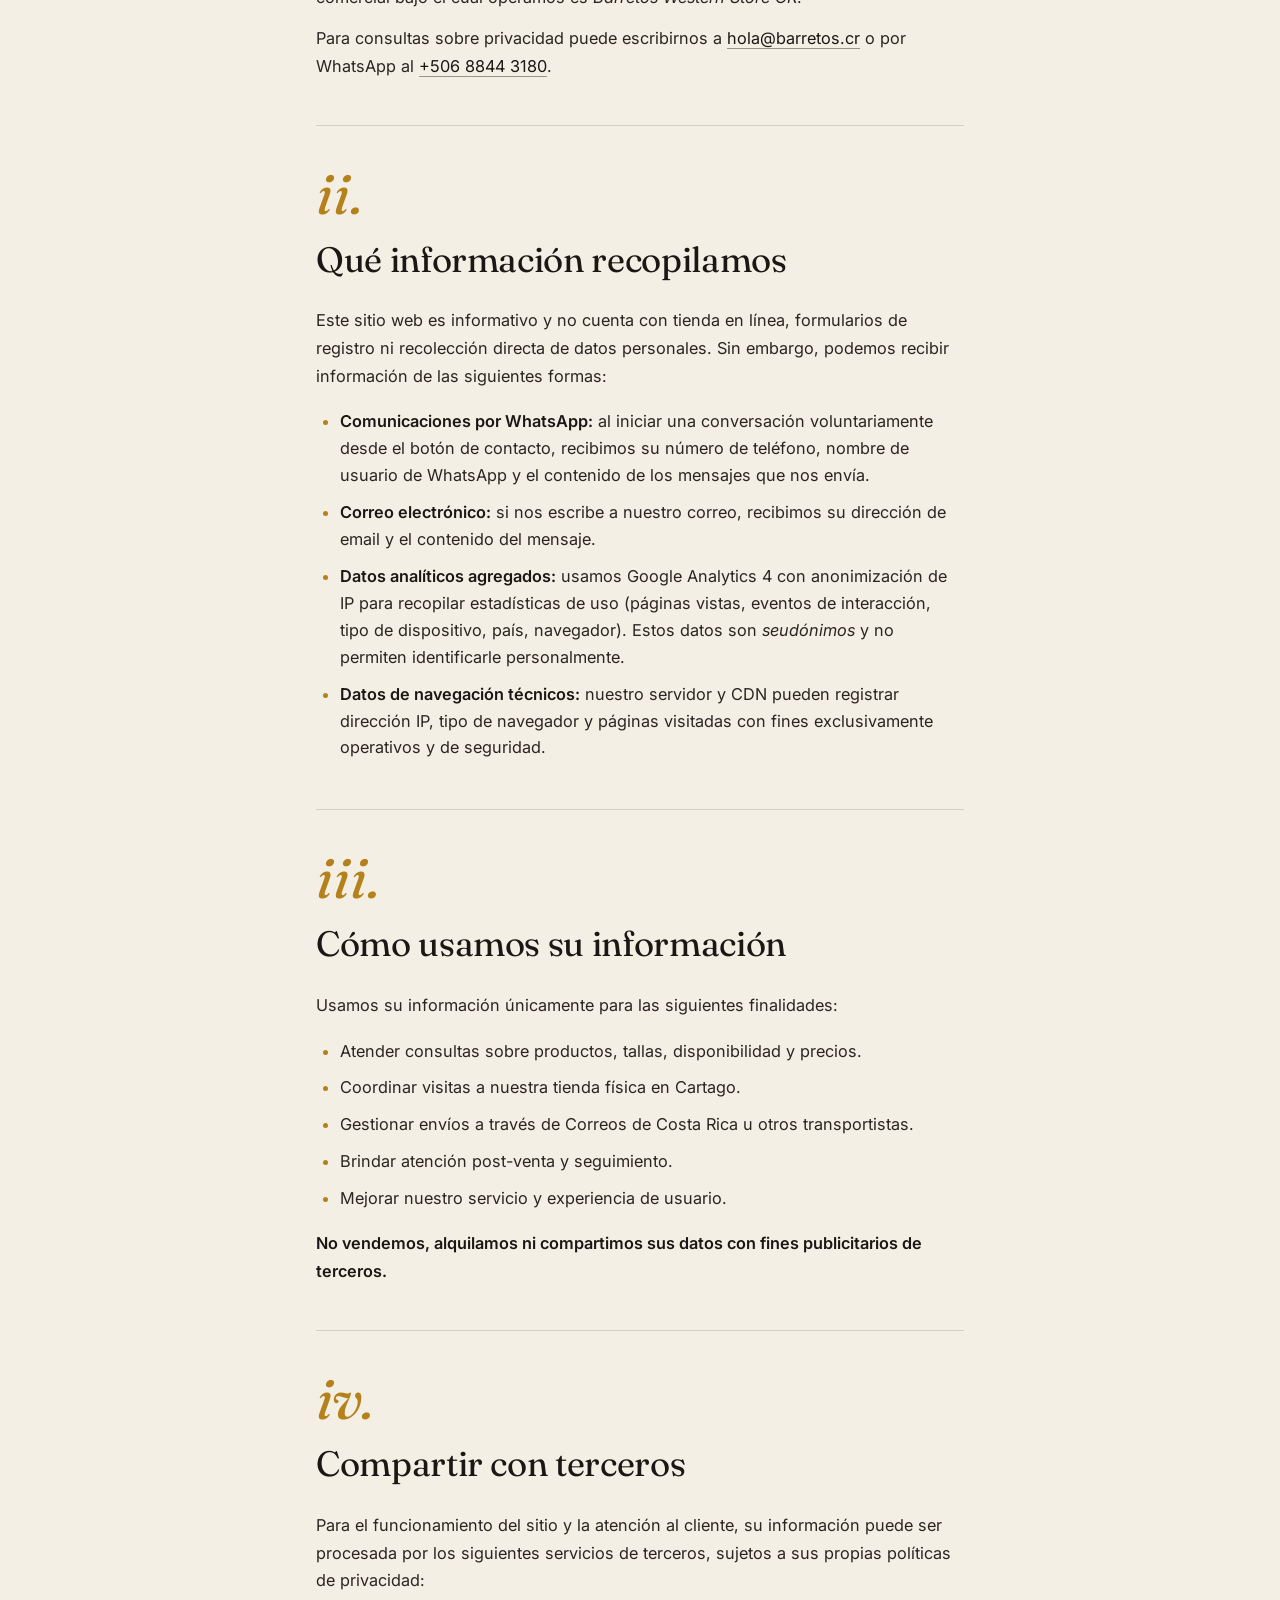
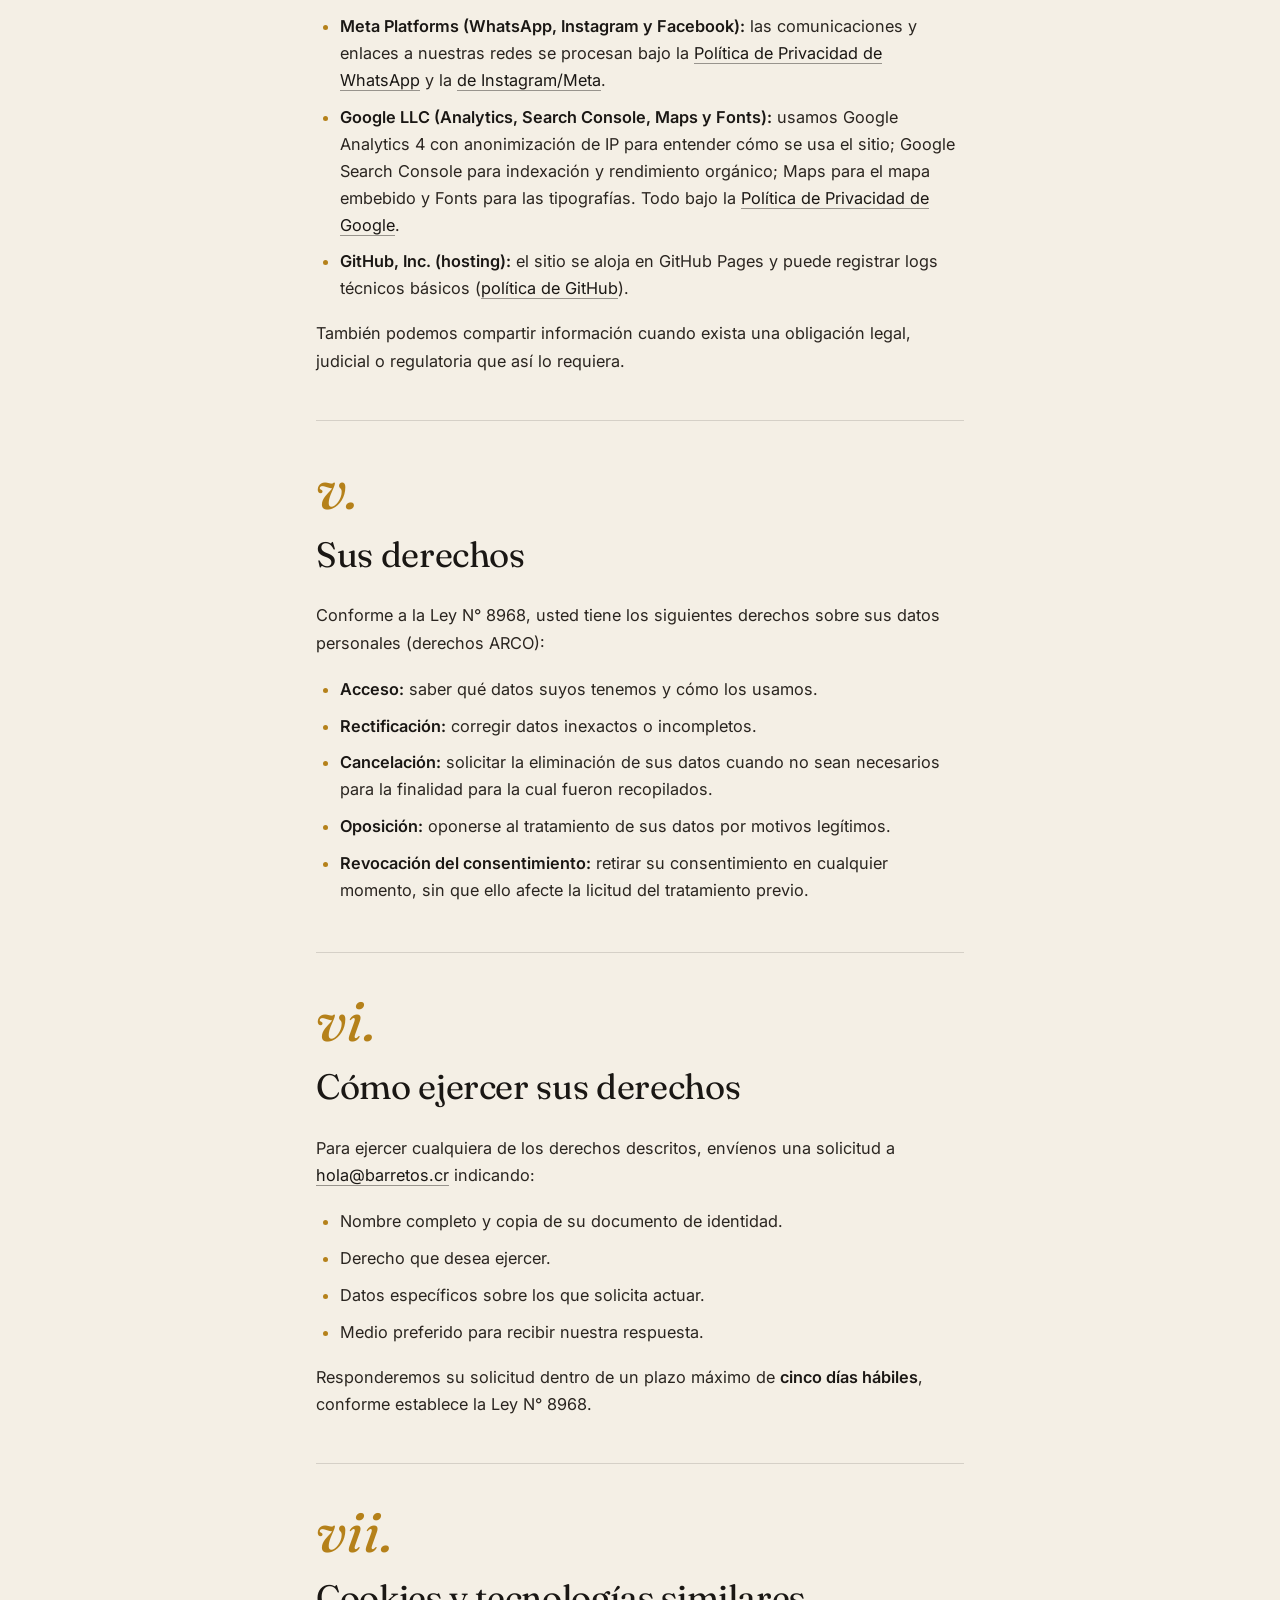
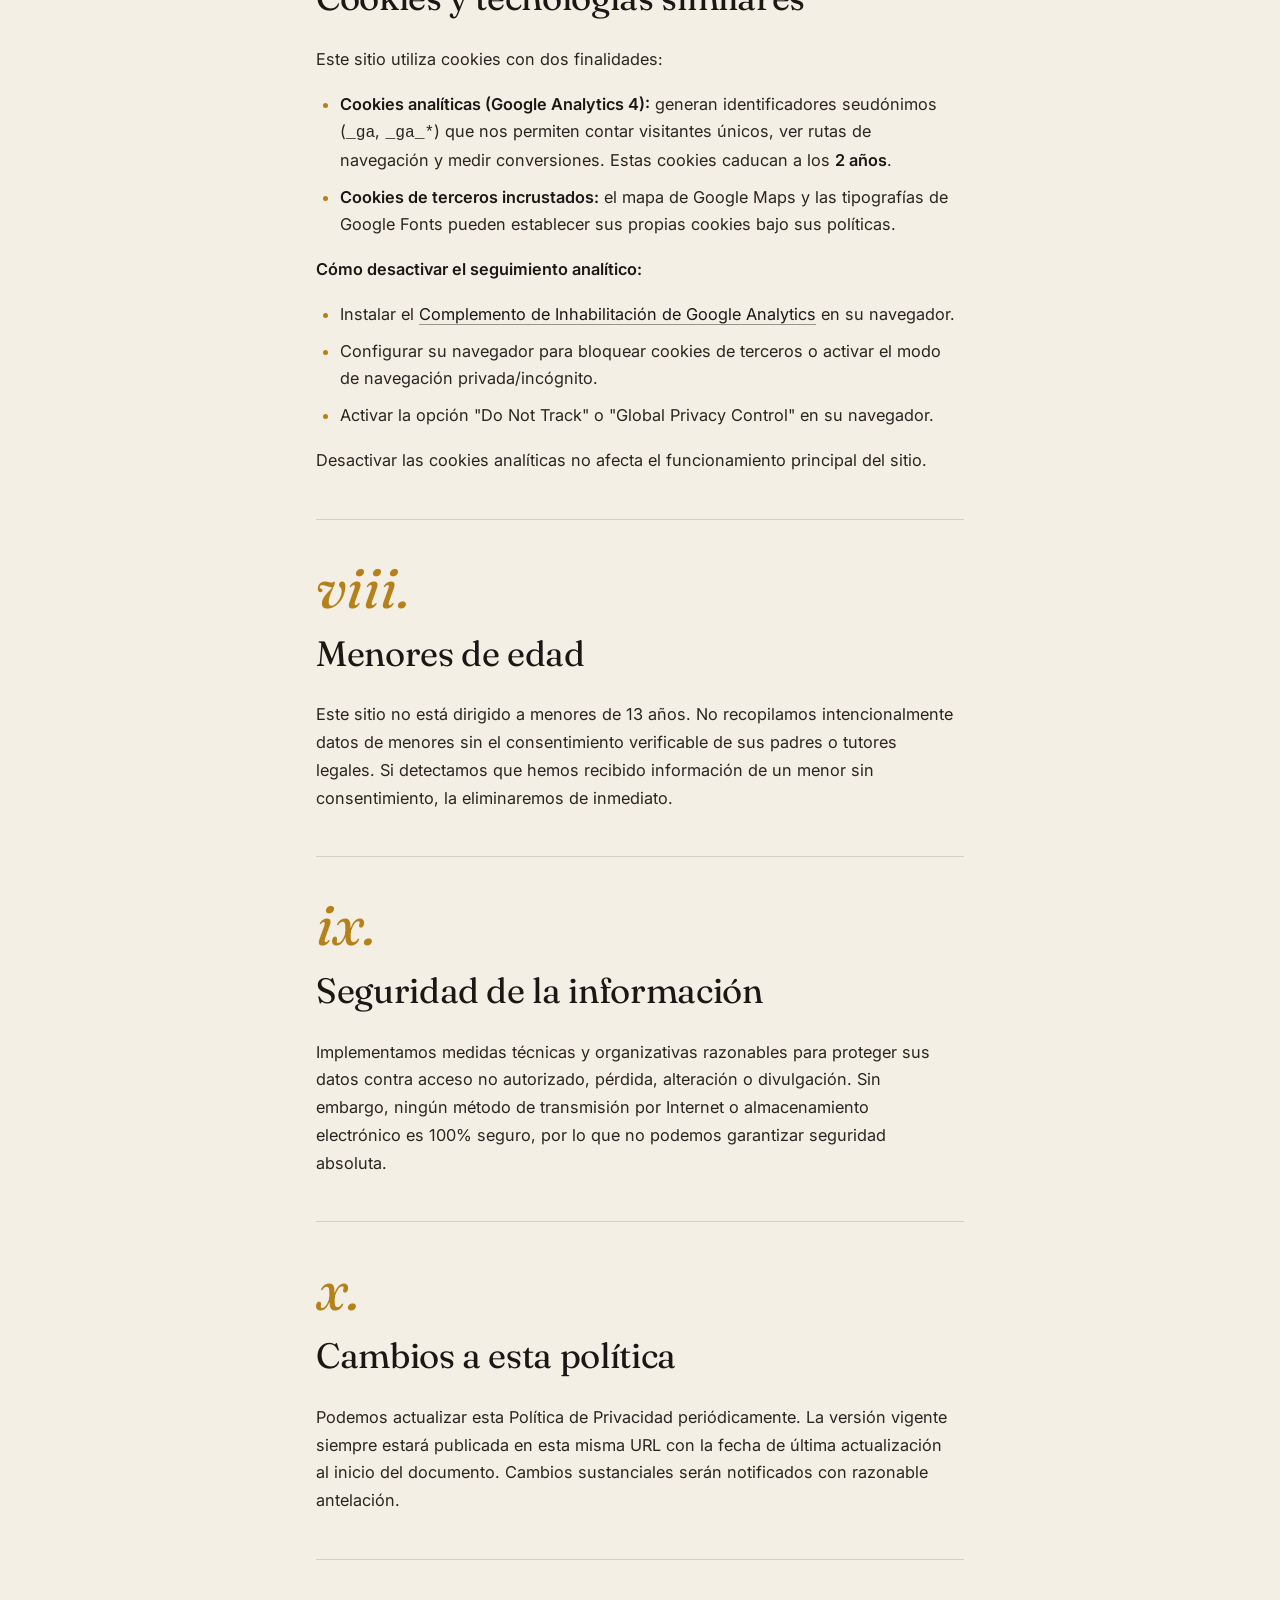
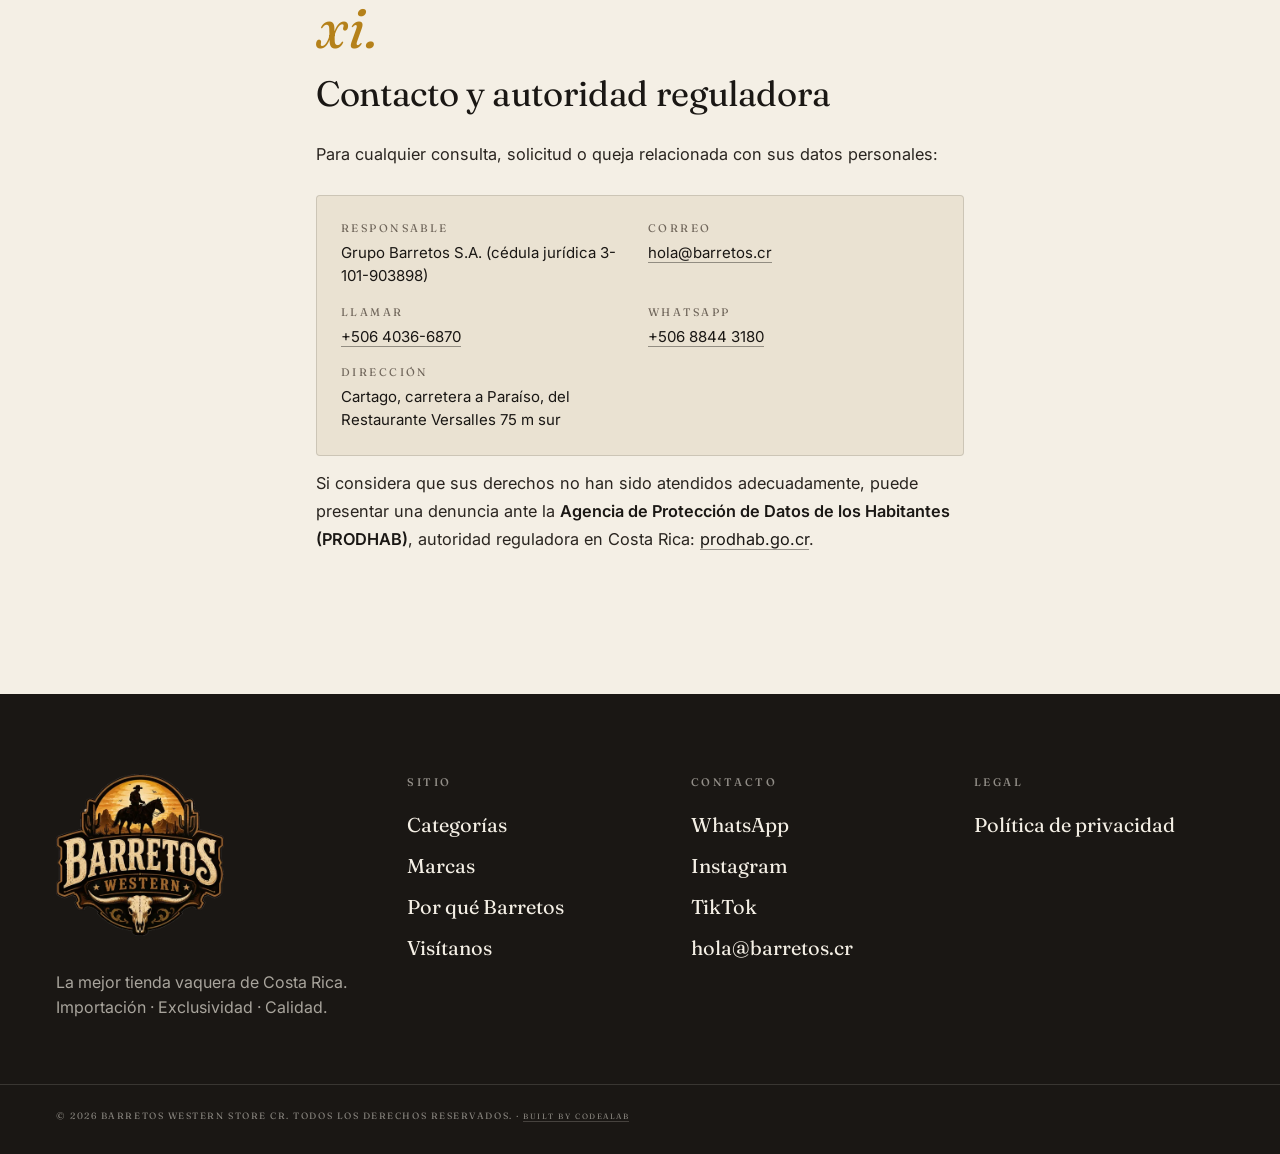
==== commit 05d48ecb: "Merge branch 'main' into fix/codex-review * main:   fix(contact): update call number to +506 4036-68" ====
--- a/privacidad/index.html
+++ b/privacidad/index.html
@@ -97,7 +97,6 @@
 
     <nav class="site-nav site-nav--right" aria-label="Navegación principal derecha">
       <ul>
-        <li><a href="../#instagram">Galería</a></li>
         <li><a href="../#visitenos">Visítenos</a></li>
         <li><a href="../#connect">Contacto</a></li>
       </ul>
@@ -111,7 +110,6 @@
       <li><a href="../#categorias">Categorías</a></li>
       <li><a href="../#marcas">Marcas</a></li>
       <li><a href="../#por-que">Por qué Barretos</a></li>
-      <li><a href="../#instagram">Galería</a></li>
       <li><a href="../#visitenos">Visítenos</a></li>
       <li><a href="../#connect">Contacto</a></li>
     </ul>
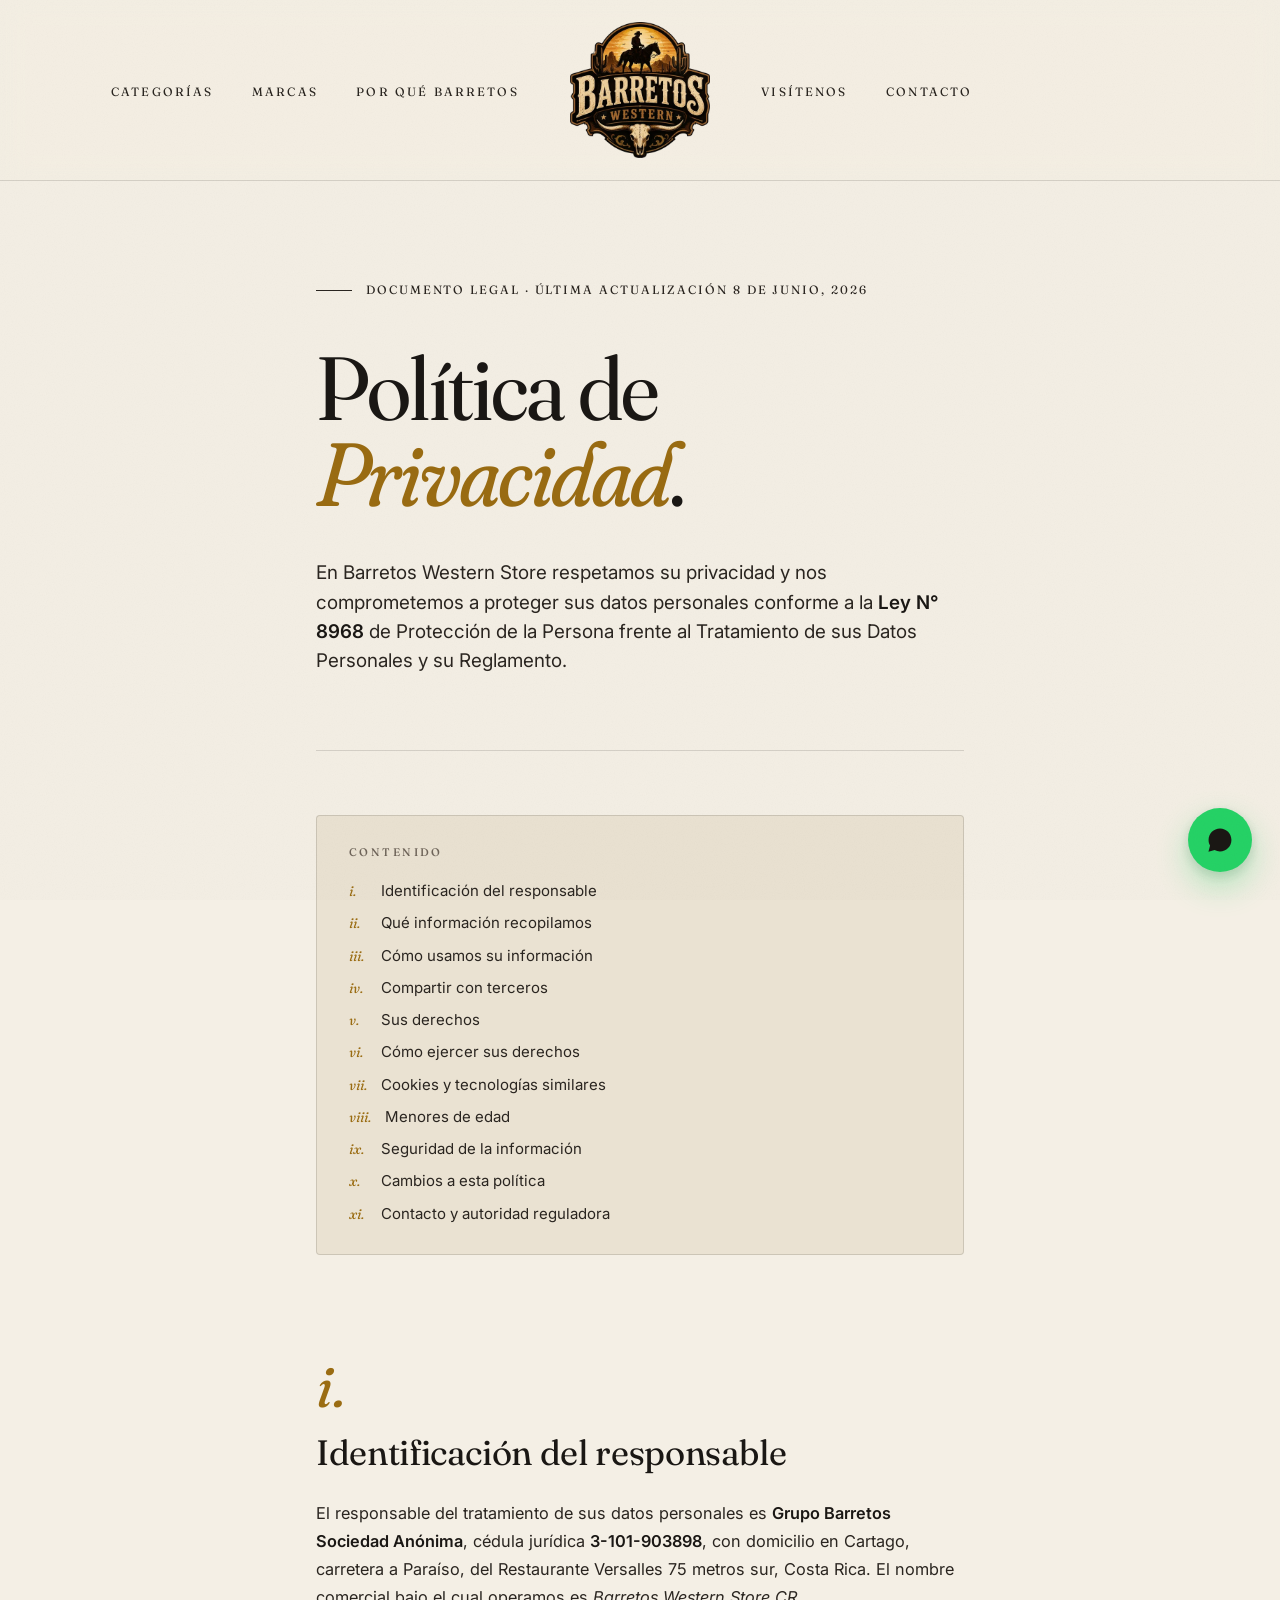
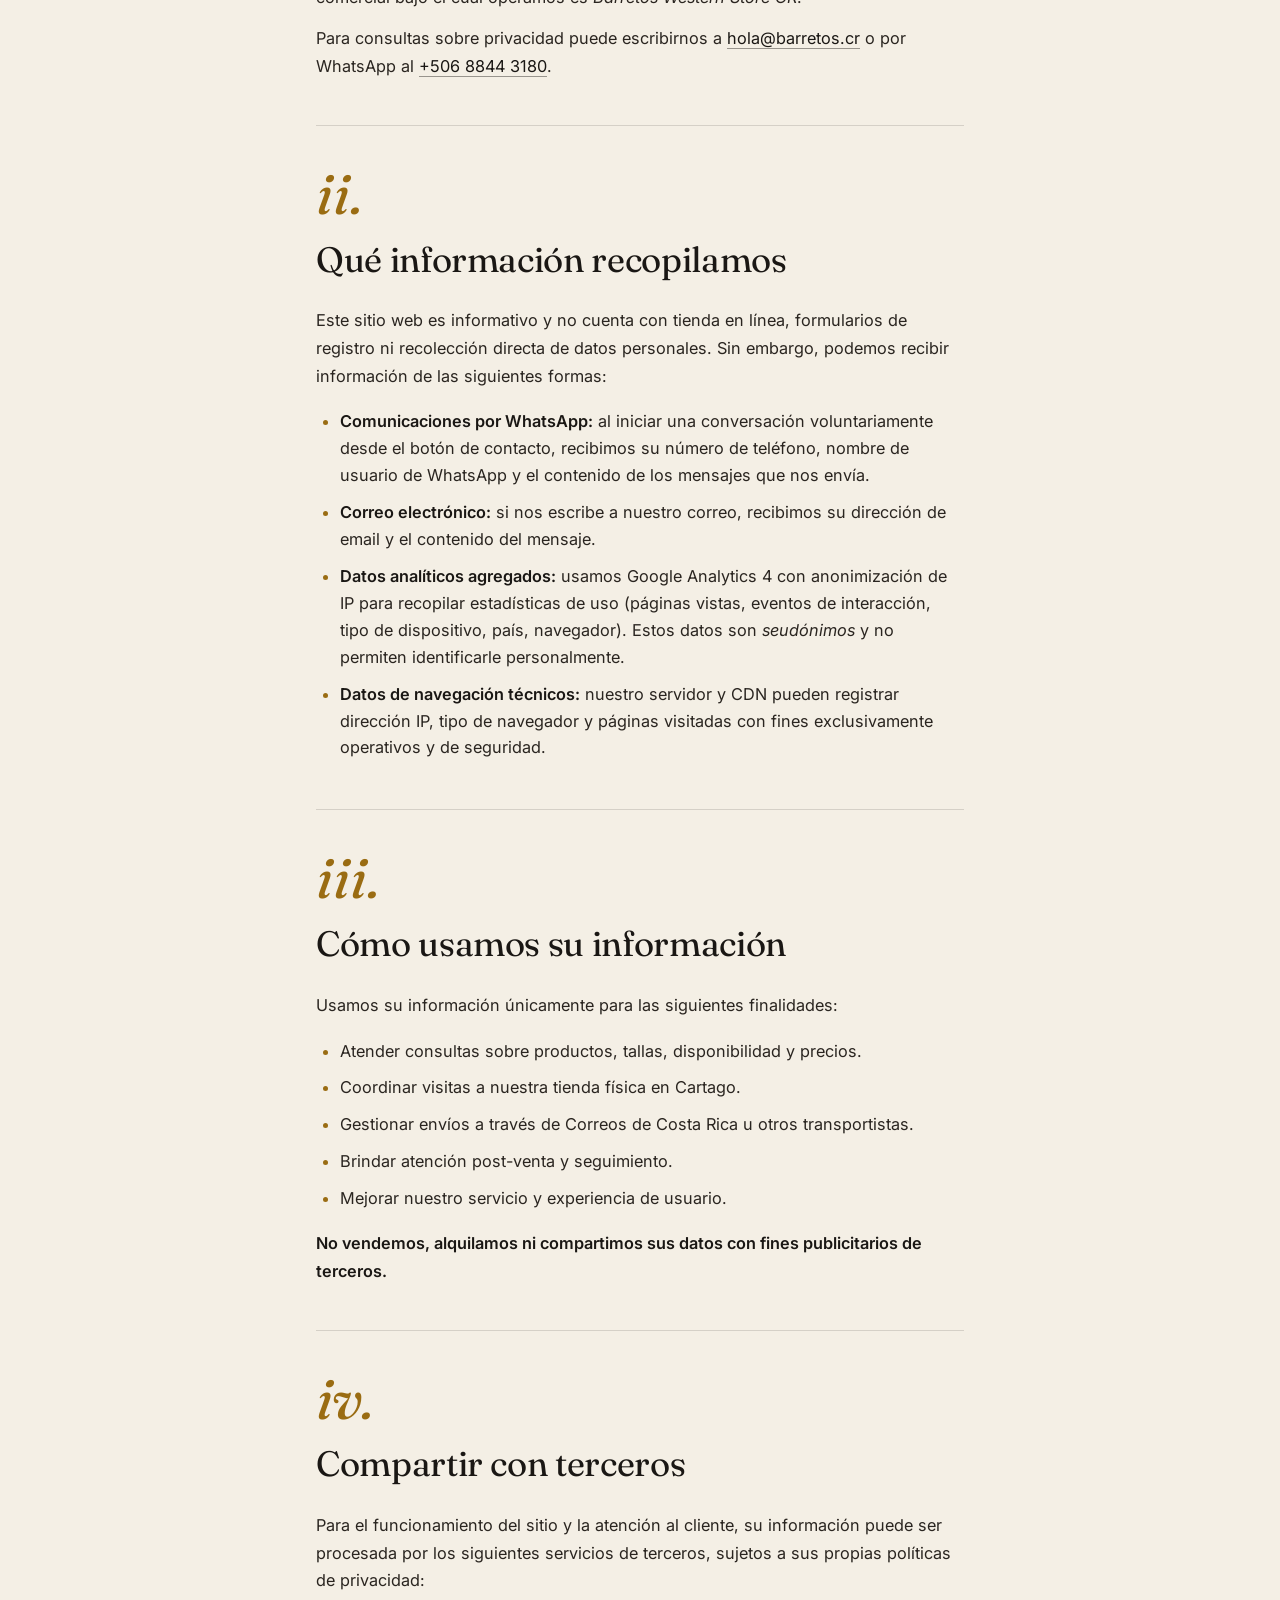
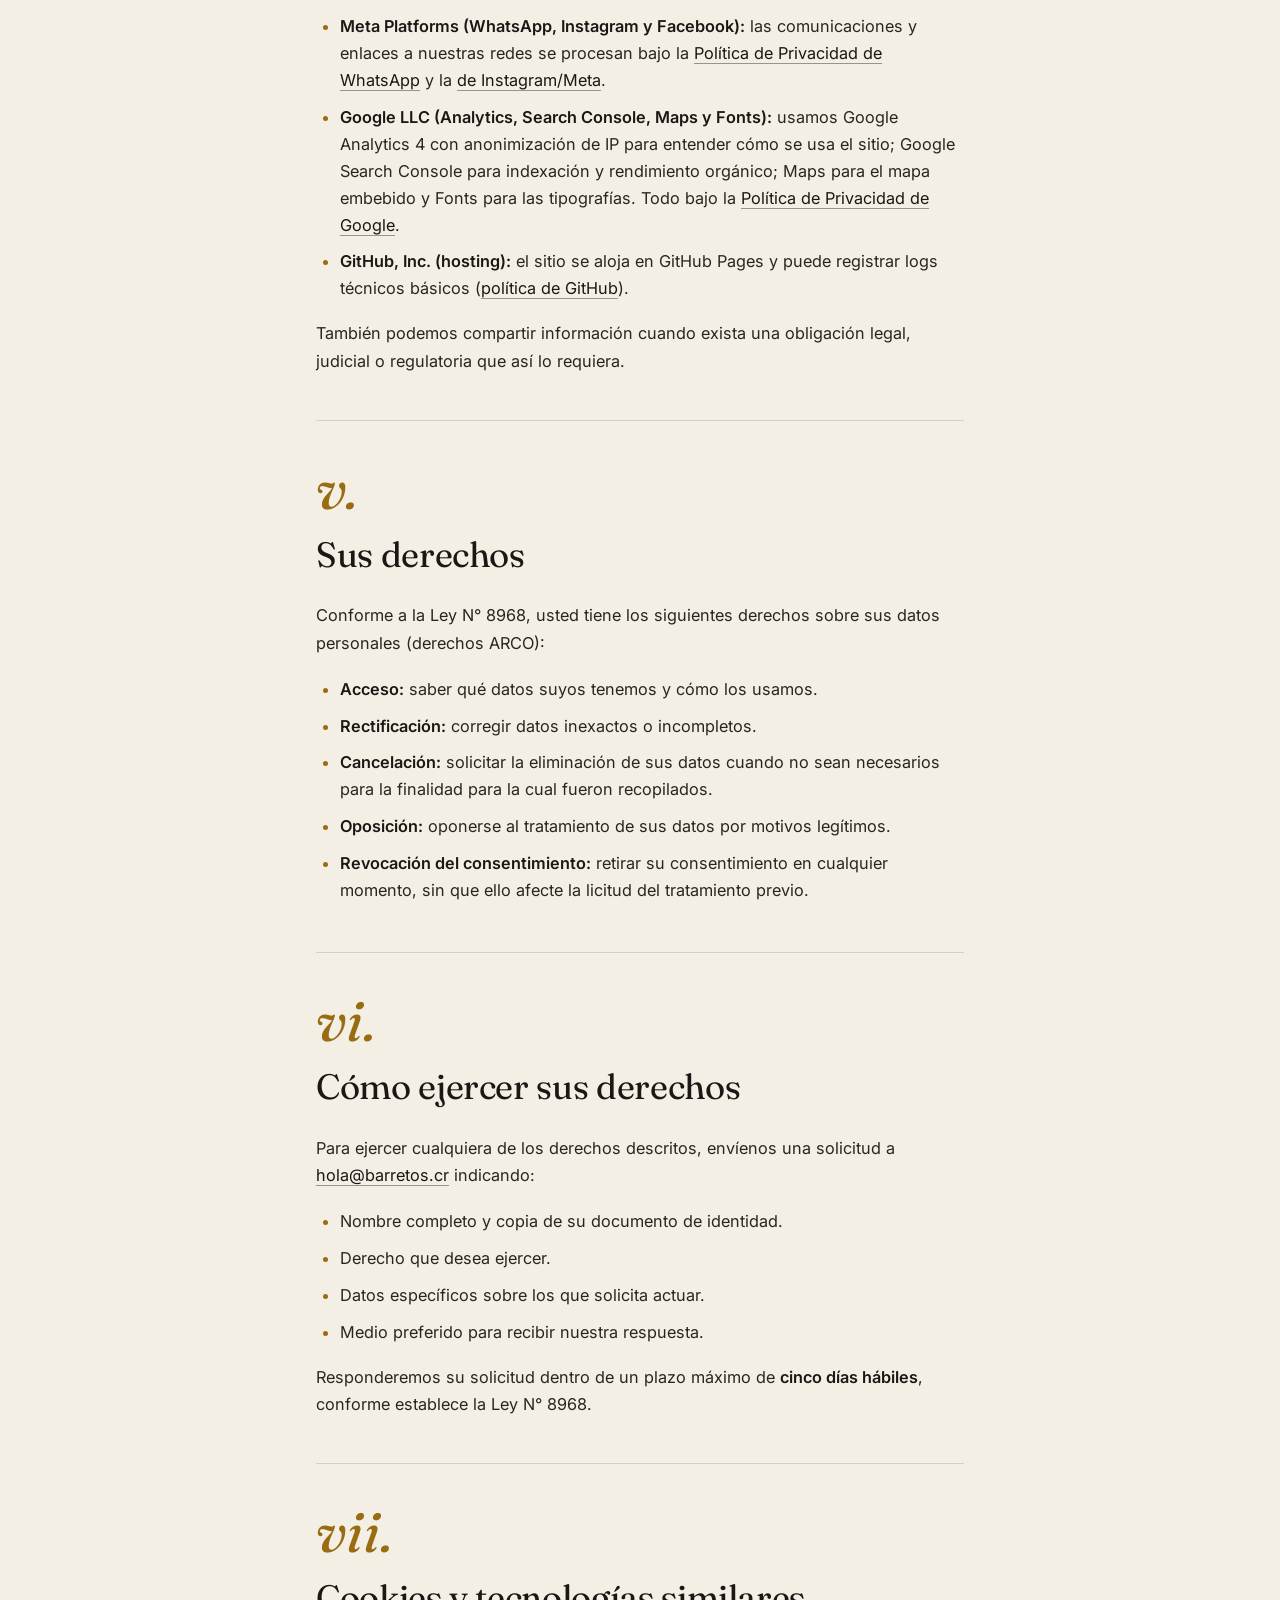
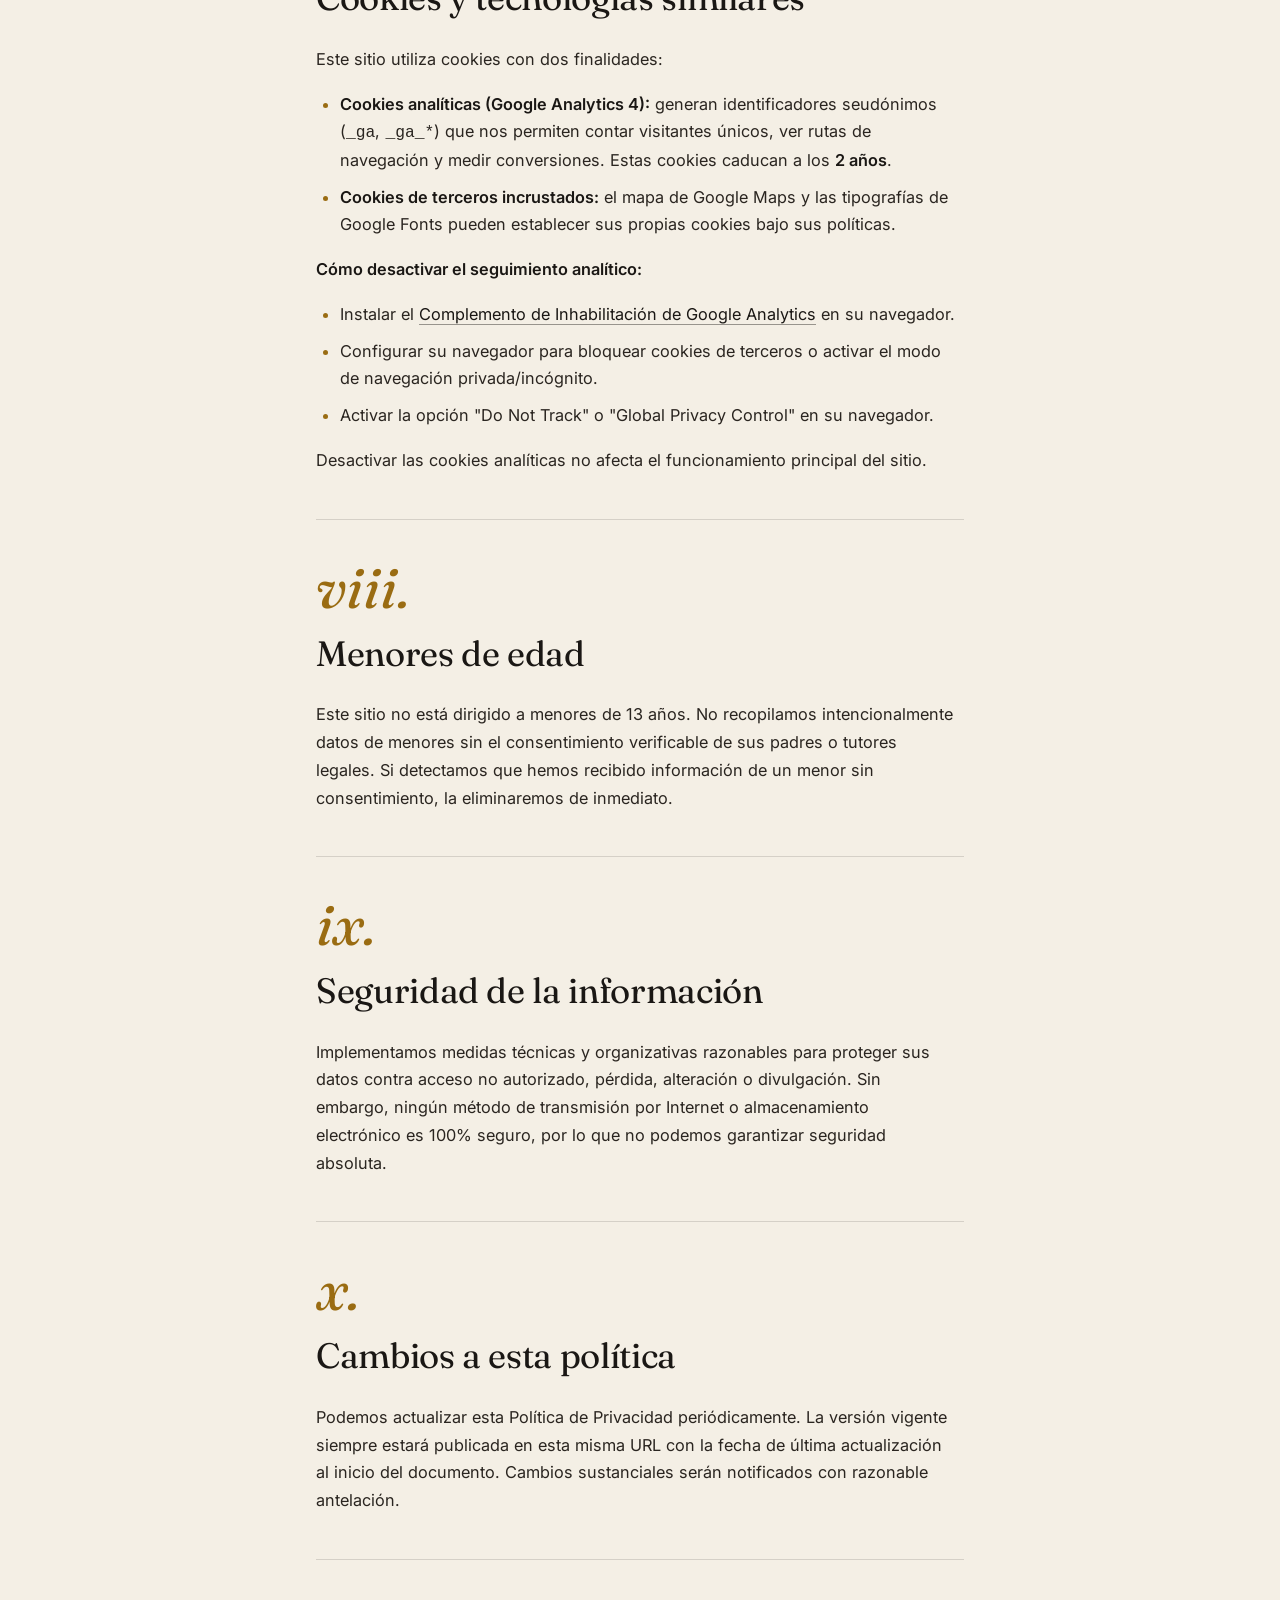
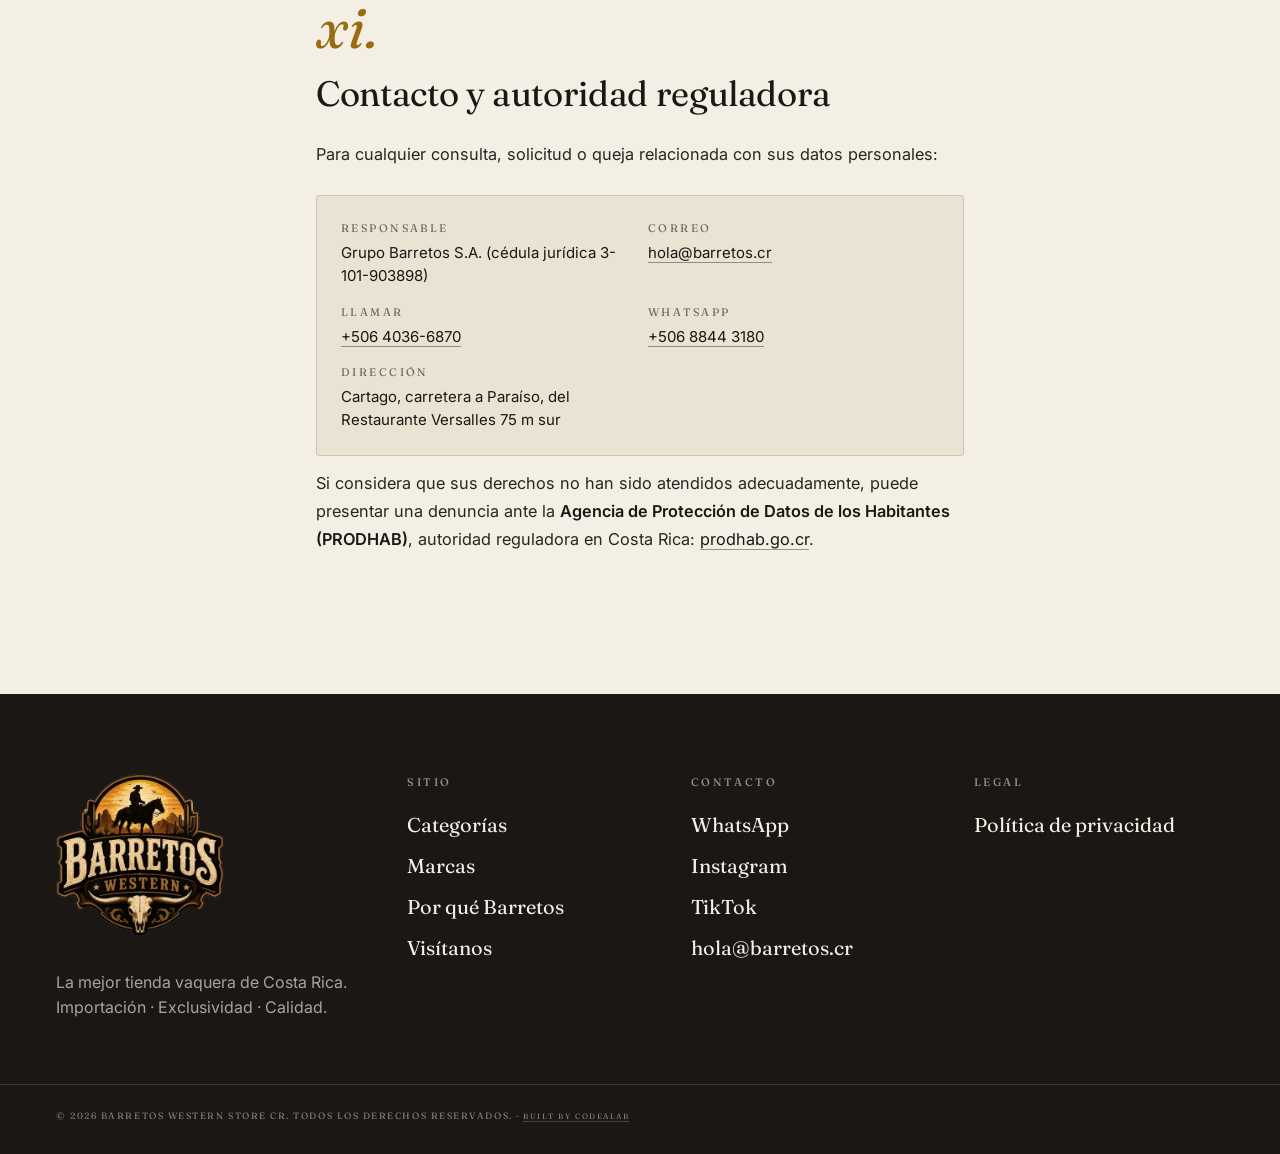
==== commit cfe8e781: "fix(a11y): MEDIO/BAJO codex — contraste, JSON-LD, referrerpolicy, og privacidad, fonts async - FAB W" ====
--- a/privacidad/index.html
+++ b/privacidad/index.html
@@ -21,13 +21,22 @@
 <meta property="og:title" content="Política de Privacidad · Barretos Western Store CR">
 <meta property="og:description" content="Cómo recopilamos, usamos y protegemos sus datos personales.">
 <meta property="og:url" content="https://barretos.cr/privacidad/">
+<meta property="og:image" content="https://barretos.cr/og.jpg">
+<meta property="og:image:width" content="1200">
+<meta property="og:image:height" content="630">
+<meta property="og:image:type" content="image/jpeg">
+<meta property="og:image:alt" content="Logo de Barretos Western Store sobre fondo crema">
+<meta name="twitter:card" content="summary_large_image">
+<meta name="twitter:image" content="https://barretos.cr/og.jpg">
+<meta name="twitter:image:alt" content="Logo de Barretos Western Store">
 
 <link rel="preconnect" href="https://fonts.googleapis.com">
 <link rel="preconnect" href="https://fonts.gstatic.com" crossorigin>
-<link href="https://fonts.googleapis.com/css2?family=Fraunces:ital,opsz,wght,SOFT@0,9..144,300..900,30..100;1,9..144,300..900,30..100&family=Inter:wght@300;400;500;600;700&display=swap" rel="stylesheet">
-
-<link rel="stylesheet" href="../assets/styles.css?v=20260609e">
-<link rel="stylesheet" href="../assets/legal.css?v=20260609e">
+<link href="https://fonts.googleapis.com/css2?family=Fraunces:ital,opsz,wght,SOFT@0,9..144,300..900,30..100;1,9..144,300..900,30..100&family=Inter:wght@300;400;500;600;700&display=swap" rel="stylesheet" media="print" onload="this.media='all'">
+<noscript><link href="https://fonts.googleapis.com/css2?family=Fraunces:ital,opsz,wght,SOFT@0,9..144,300..900,30..100;1,9..144,300..900,30..100&family=Inter:wght@300;400;500;600;700&display=swap" rel="stylesheet"></noscript>
+
+<link rel="stylesheet" href="../assets/styles.css?v=20260610">
+<link rel="stylesheet" href="../assets/legal.css?v=20260610">
 
 <script type="application/ld+json">
 {
--- a/assets/styles.css
+++ b/assets/styles.css
@@ -10,7 +10,7 @@
   --ink-soft:  #2A2520;
   --ink-mute:  #6F655A;
   --accent:    #E0A11C;
-  --accent-deep: #B5811A;
+  --accent-deep: #9A6C12;
   --tabaco:    #4A2E1A;
   --miel:      #A06A38;
   --whatsapp:  #25D366;
@@ -281,7 +281,7 @@
   height: 60px;
   border-radius: 50%;
   background: var(--whatsapp);
-  color: #fff;
+  color: var(--ink);
   display: inline-flex;
   align-items: center;
   justify-content: center;
@@ -487,7 +487,7 @@
   position: absolute;
   top: -6px;
   right: -2px;
-  color: var(--accent);
+  color: var(--tabaco);
   font-size: 14px;
   letter-spacing: 0;
 }
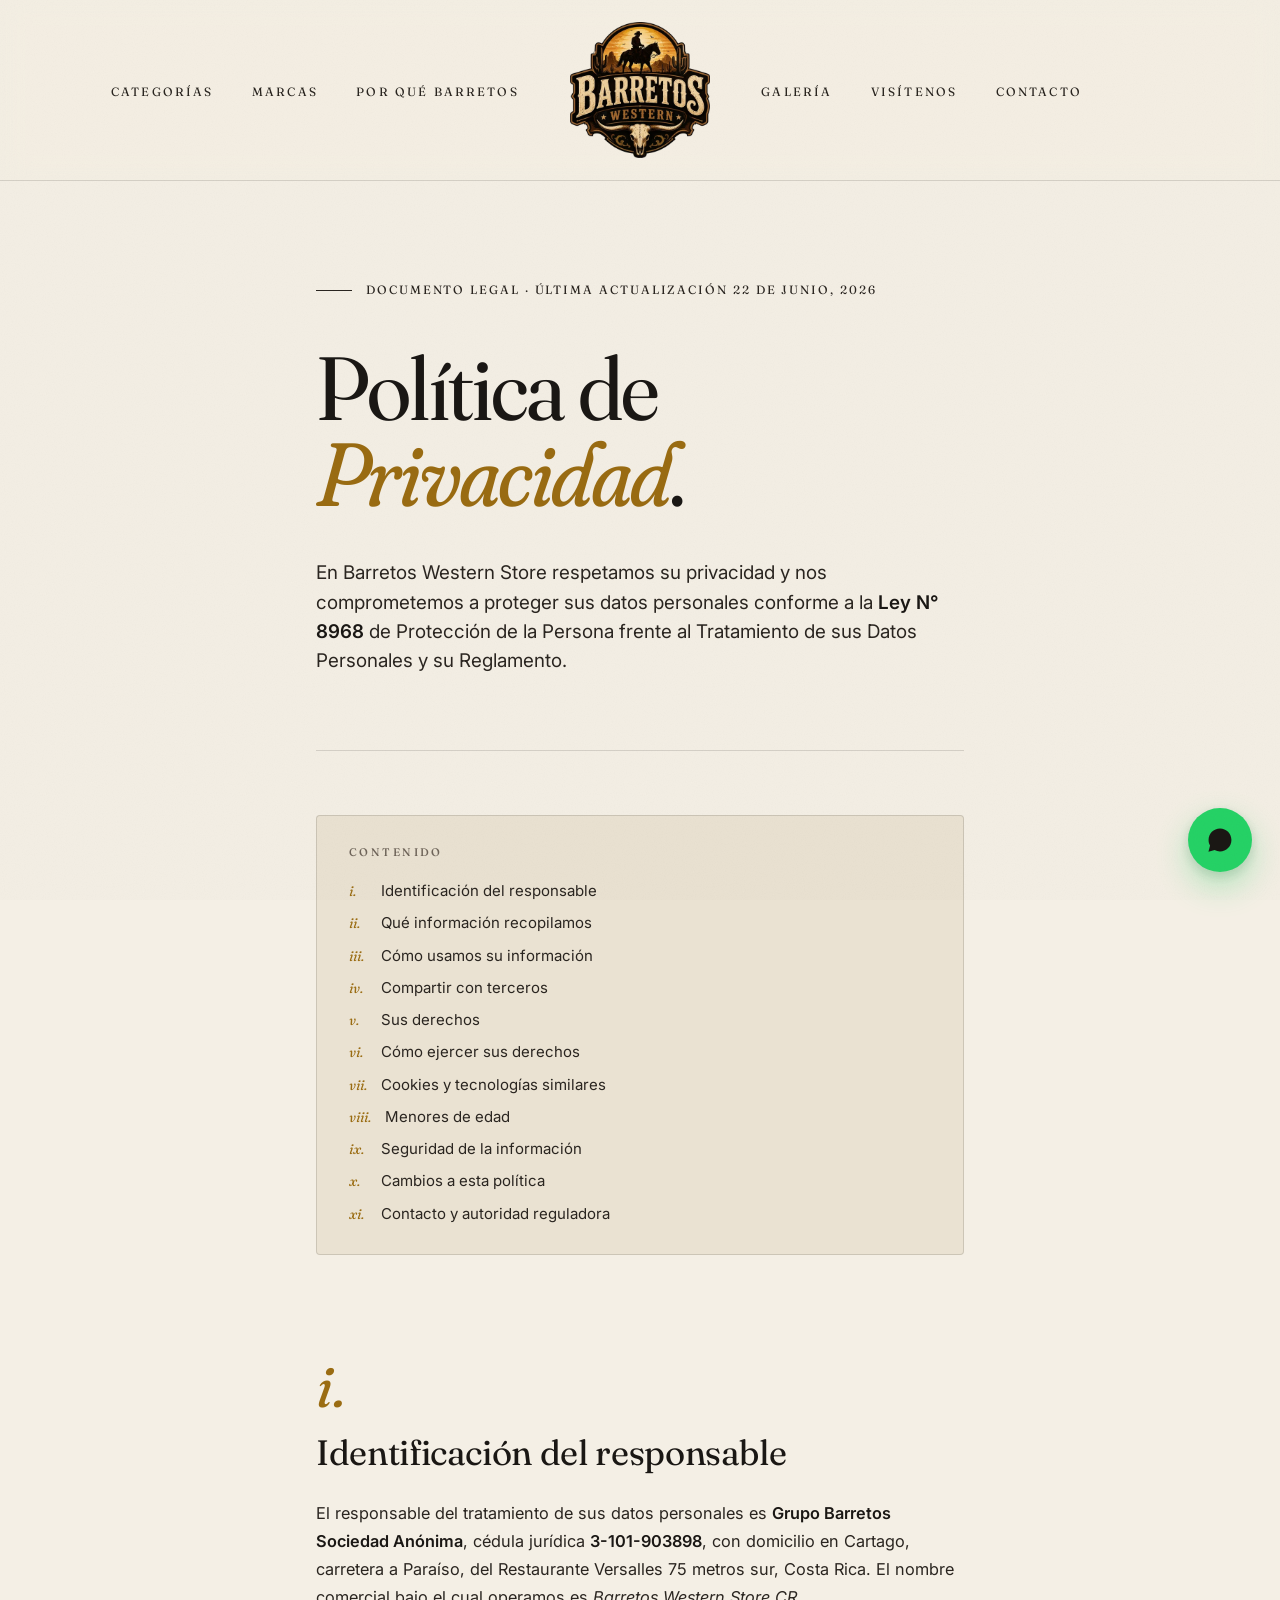
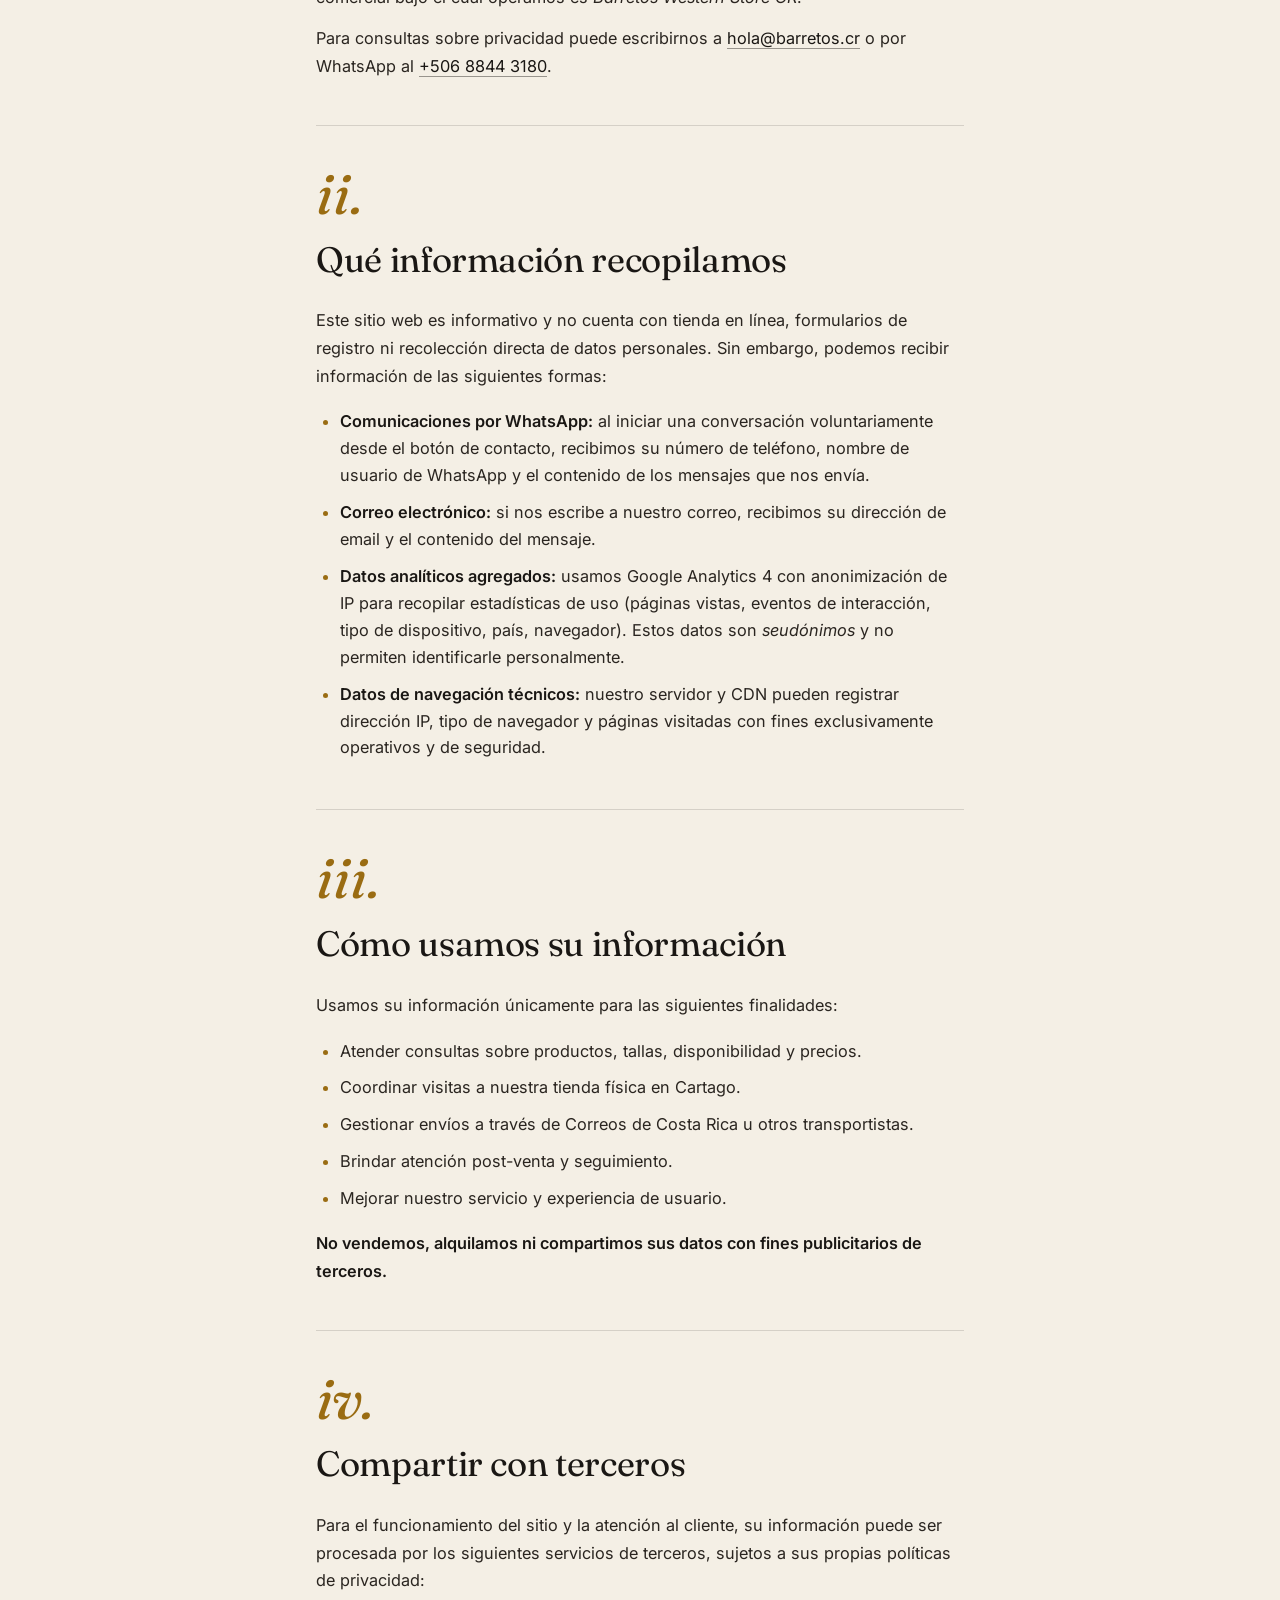
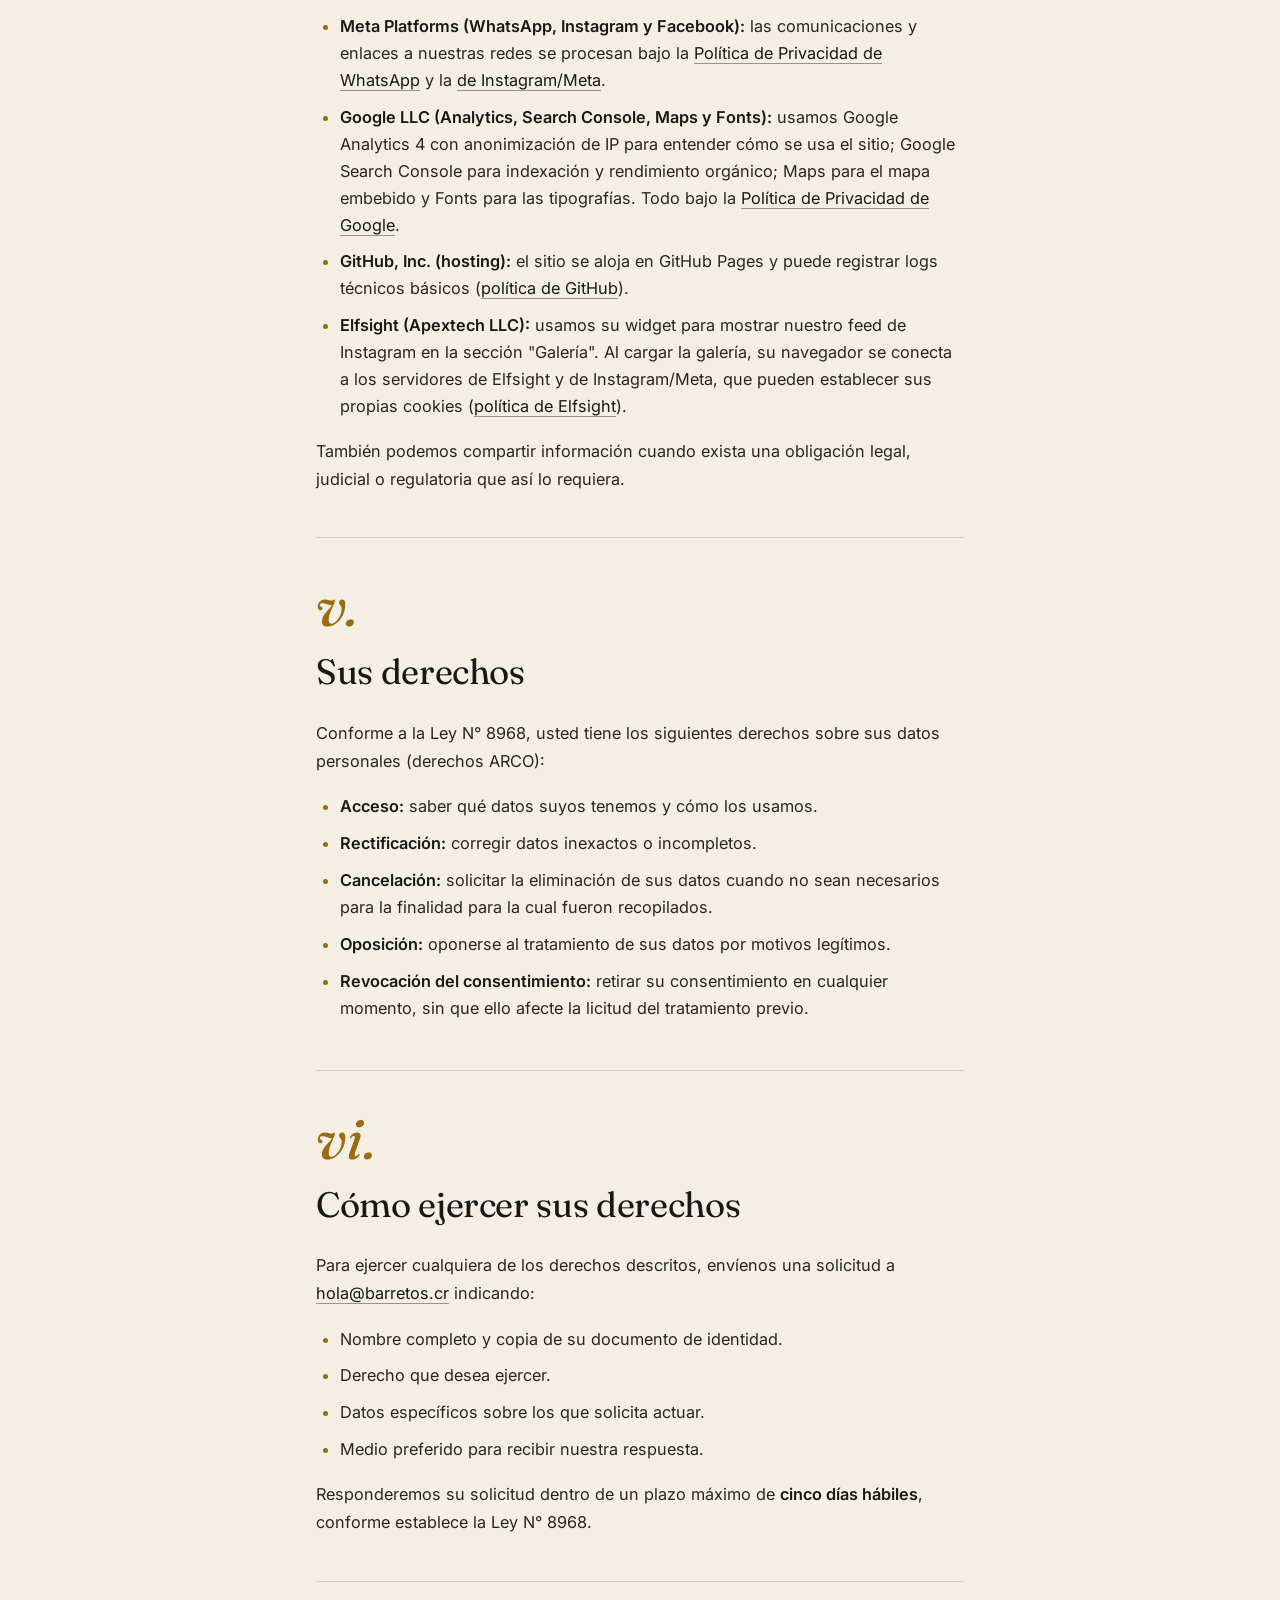
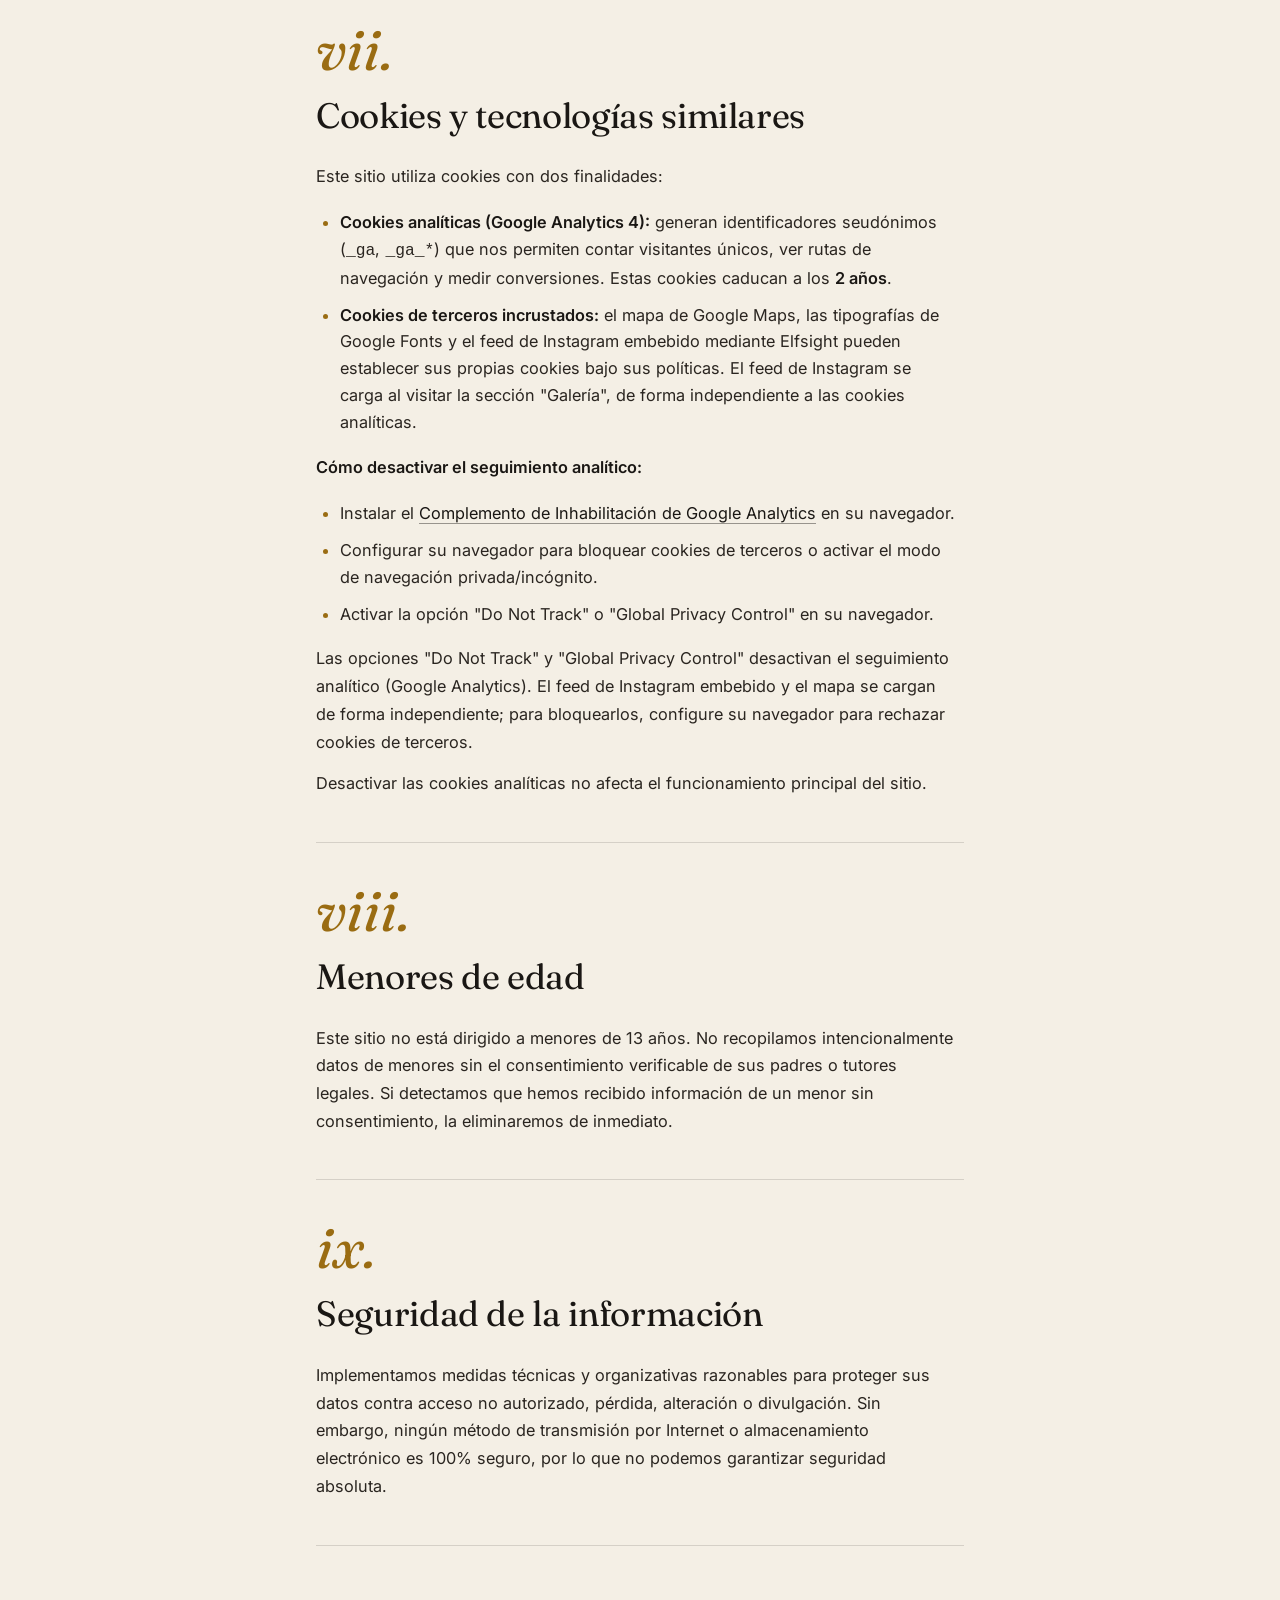
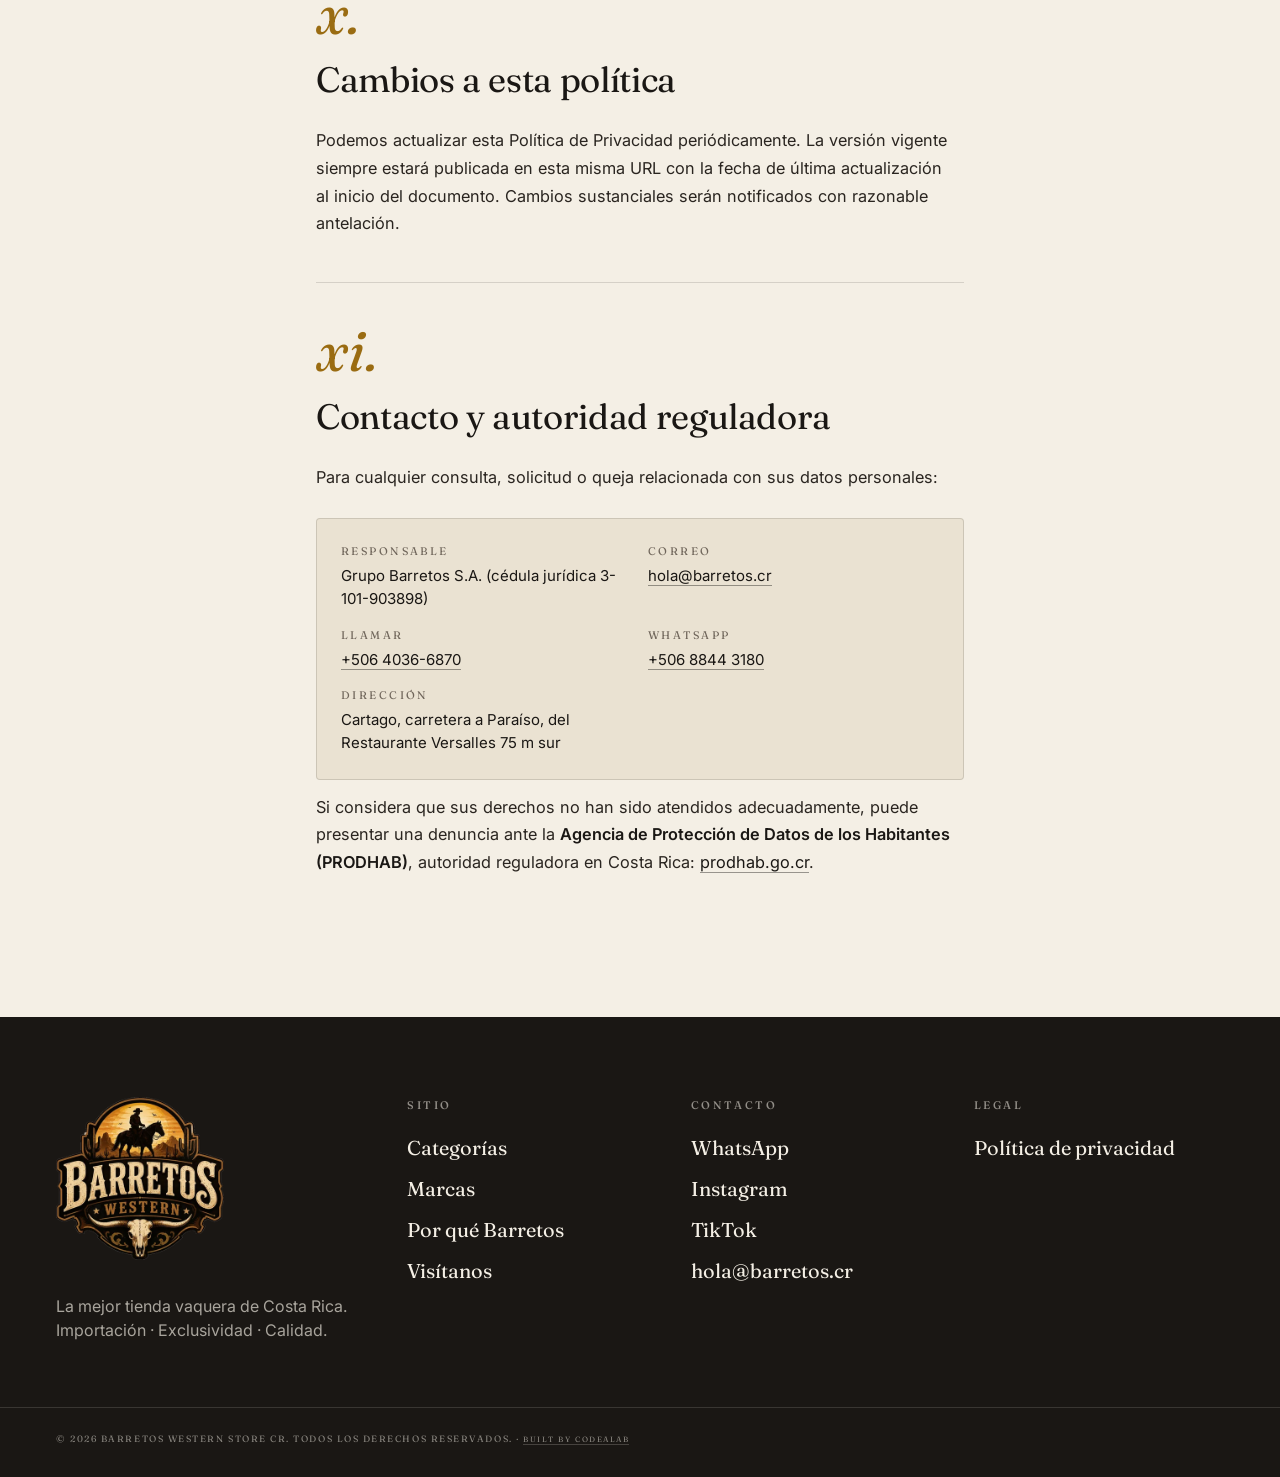
==== commit 787948b6: "feat(ig): integrar feed de Instagram con widget de Elfsight Reemplaza el lookbook oculto (placeholde" ====
--- a/privacidad/index.html
+++ b/privacidad/index.html
@@ -35,8 +35,8 @@
 <link href="https://fonts.googleapis.com/css2?family=Fraunces:ital,opsz,wght,SOFT@0,9..144,300..900,30..100;1,9..144,300..900,30..100&family=Inter:wght@300;400;500;600;700&display=swap" rel="stylesheet" media="print" onload="this.media='all'">
 <noscript><link href="https://fonts.googleapis.com/css2?family=Fraunces:ital,opsz,wght,SOFT@0,9..144,300..900,30..100;1,9..144,300..900,30..100&family=Inter:wght@300;400;500;600;700&display=swap" rel="stylesheet"></noscript>
 
-<link rel="stylesheet" href="../assets/styles.css?v=20260610">
-<link rel="stylesheet" href="../assets/legal.css?v=20260610">
+<link rel="stylesheet" href="../assets/styles.css?v=20260622">
+<link rel="stylesheet" href="../assets/legal.css?v=20260622">
 
 <script type="application/ld+json">
 {
@@ -51,7 +51,7 @@
     "url": "https://barretos.cr"
   },
   "datePublished": "2026-06-08",
-  "dateModified": "2026-06-08",
+  "dateModified": "2026-06-22",
   "publisher": {
     "@type": "ClothingStore",
     "name": "Barretos Western Store",
@@ -106,6 +106,7 @@
 
     <nav class="site-nav site-nav--right" aria-label="Navegación principal derecha">
       <ul>
+        <li><a href="../#instagram">Galería</a></li>
         <li><a href="../#visitenos">Visítenos</a></li>
         <li><a href="../#connect">Contacto</a></li>
       </ul>
@@ -119,6 +120,7 @@
       <li><a href="../#categorias">Categorías</a></li>
       <li><a href="../#marcas">Marcas</a></li>
       <li><a href="../#por-que">Por qué Barretos</a></li>
+      <li><a href="../#instagram">Galería</a></li>
       <li><a href="../#visitenos">Visítenos</a></li>
       <li><a href="../#connect">Contacto</a></li>
     </ul>
@@ -138,7 +140,7 @@
     <header class="legal-head">
       <p class="eyebrow">
         <span class="rule"></span>
-        Documento legal · Última actualización 8 de junio, 2026
+        Documento legal · Última actualización 22 de junio, 2026
       </p>
       <h1 class="display display--md">
         Política de <em>Privacidad</em>.
@@ -266,6 +268,13 @@
           GitHub Pages y puede registrar logs técnicos básicos
           (<a href="https://docs.github.com/en/site-policy/privacy-policies/github-privacy-statement" rel="noopener" target="_blank">política de GitHub</a>).
         </li>
+        <li>
+          <strong>Elfsight (Apextech LLC):</strong> usamos su widget para
+          mostrar nuestro feed de Instagram en la sección "Galería". Al
+          cargar la galería, su navegador se conecta a los servidores de
+          Elfsight y de Instagram/Meta, que pueden establecer sus propias
+          cookies (<a href="https://elfsight.com/privacy-policy/" rel="noopener" target="_blank">política de Elfsight</a>).
+        </li>
       </ul>
       <p>
         También podemos compartir información cuando exista una obligación
@@ -324,8 +333,11 @@
         </li>
         <li>
           <strong>Cookies de terceros incrustados:</strong> el mapa de
-          Google Maps y las tipografías de Google Fonts pueden establecer
-          sus propias cookies bajo sus políticas.
+          Google Maps, las tipografías de Google Fonts y el feed de
+          Instagram embebido mediante Elfsight pueden establecer sus
+          propias cookies bajo sus políticas. El feed de Instagram se
+          carga al visitar la sección "Galería", de forma independiente a
+          las cookies analíticas.
         </li>
       </ul>
       <p>
@@ -346,6 +358,13 @@
           su navegador.
         </li>
       </ul>
+      <p>
+        Las opciones "Do Not Track" y "Global Privacy Control" desactivan
+        el seguimiento analítico (Google Analytics). El feed de Instagram
+        embebido y el mapa se cargan de forma independiente; para
+        bloquearlos, configure su navegador para rechazar cookies de
+        terceros.
+      </p>
       <p>
         Desactivar las cookies analíticas no afecta el funcionamiento
         principal del sitio.
--- a/assets/styles.css
+++ b/assets/styles.css
@@ -162,19 +162,6 @@
 .btn--ghost-light:hover { background: var(--bg); color: var(--ink); border-color: var(--bg); }
 .btn--light { background: var(--accent); color: var(--ink); border-color: var(--accent); }
 .btn--light:hover { background: var(--bg); border-color: var(--bg); }
-.btn--mini { padding: 10px 18px; font-size: 12px; }
-.btn--block { width: 100%; justify-content: center; }
-.btn .dot {
-  width: 6px; height: 6px; border-radius: 50%;
-  background: var(--whatsapp);
-  box-shadow: 0 0 0 3px rgba(37,211,102,0.25);
-  animation: pulse 2.4s var(--ease) infinite;
-}
-@keyframes pulse {
-  0%,100% { box-shadow: 0 0 0 0 rgba(37,211,102,0.5); }
-  50%     { box-shadow: 0 0 0 6px rgba(37,211,102,0); }
-}
-
 /* ━━━━━━━━━━━━━━━━━━━━ Section heads ━━━━━━━━━━━━━━━━━━━━ */
 
 .section-head {
@@ -185,10 +172,6 @@
 }
 .section-head--center { text-align: center; margin-inline: auto; justify-items: center; }
 .section-head--mini { gap: 8px; margin-bottom: clamp(20px, 3vw, 36px); }
-.section-head--split {
-  max-width: none;
-  display: flex; flex-wrap: wrap; align-items: flex-end; justify-content: space-between; gap: 24px;
-}
 .section-sub {
   font-size: 1.02rem;
   color: var(--ink-soft);
@@ -663,73 +646,6 @@
 
 .why-cta { text-align: center; margin-top: clamp(40px, 6vw, 64px); }
 
-/* ━━━━━━━━━━━━━━━━━━━━ Lookbook / IG ━━━━━━━━━━━━━━━━━━━━ */
-
-.lookbook { padding-block: clamp(80px, 11vw, 140px); }
-
-.lookbook-rail {
-  display: grid;
-  grid-auto-flow: column;
-  grid-auto-columns: 78%;
-  gap: 14px;
-  overflow-x: auto;
-  scroll-snap-type: x mandatory;
-  scroll-padding: var(--gutter);
-  padding-bottom: 16px;
-  margin: 0 calc(var(--gutter) * -1);
-  padding-inline: var(--gutter);
-  scrollbar-width: thin;
-  scrollbar-color: var(--rule-strong) transparent;
-}
-.lookbook-rail::-webkit-scrollbar { height: 6px; }
-.lookbook-rail::-webkit-scrollbar-thumb { background: var(--rule-strong); border-radius: 3px; }
-
-.ig-card {
-  scroll-snap-align: start;
-  border-radius: 4px;
-  overflow: hidden;
-  position: relative;
-  border: 1px solid var(--rule);
-  background: var(--bg-soft);
-}
-.ig-card img {
-  width: 100%;
-  aspect-ratio: 4 / 5;
-  object-fit: cover;
-  filter: contrast(1.04) saturate(0.92);
-  transition: transform 1s var(--ease);
-}
-.ig-card:hover img { transform: scale(1.05); }
-.ig-card::after {
-  content: "@barretoscr";
-  position: absolute;
-  bottom: 14px; left: 14px;
-  font-family: var(--f-display);
-  font-size: 11px;
-  letter-spacing: 0.16em;
-  color: var(--bg);
-  background: rgba(26,23,20,0.65);
-  padding: 5px 10px;
-  border-radius: 999px;
-}
-
-.rail-controls {
-  display: flex; gap: 10px; justify-content: flex-end;
-  margin-top: 18px;
-}
-.rail-controls button {
-  appearance: none;
-  width: 46px; height: 46px;
-  border-radius: 50%;
-  border: 1px solid var(--rule-strong);
-  background: transparent;
-  color: var(--ink);
-  font-size: 18px;
-  cursor: pointer;
-  transition: background .25s var(--ease), color .25s var(--ease);
-}
-.rail-controls button:hover { background: var(--ink); color: var(--bg); }
-
 /* ━━━━━━━━━━━━━━━━━━━━ Testimonials ━━━━━━━━━━━━━━━━━━━━ */
 
 .testimonials {
@@ -795,6 +711,18 @@
 .t-card--accent figcaption { border-top-color: rgba(244,239,229,0.18); }
 .t-card--accent figcaption span { color: rgba(244,239,229,0.55); }
 
+/* ━━━━━━━━━━━━━━━━━━━━ Instagram feed (Elfsight) ━━━━━━━━━━━━━━━━━━━━ */
+
+.ig-feed { padding-block: clamp(72px, 10vw, 130px); }
+.ig-feed h2 a {
+  text-decoration: underline;
+  text-decoration-thickness: 2px;
+  text-underline-offset: 4px;
+  text-decoration-color: var(--accent);
+  transition: color .2s ease;
+}
+.ig-feed h2 a:hover { color: var(--miel); }
+
 /* ━━━━━━━━━━━━━━━━━━━━ Visit / map ━━━━━━━━━━━━━━━━━━━━ */
 
 .visit { padding-block: clamp(80px, 11vw, 140px); }
@@ -973,8 +901,6 @@
   .cat-grid { grid-template-columns: 1fr 1fr; gap: 22px; }
   .cat-card--lg { grid-column: span 2; }
   .cat-card--lg img { aspect-ratio: 16 / 9; }
-
-  .lookbook-rail { grid-auto-columns: 48%; }
 
   .connect-handle { display: inline; }
 }
@@ -1004,8 +930,6 @@
     gap: 48px;
   }
 
-  .lookbook-rail { grid-auto-columns: 30%; gap: 18px; }
-
   .t-grid {
     grid-template-columns: repeat(3, 1fr);
     gap: 24px;
